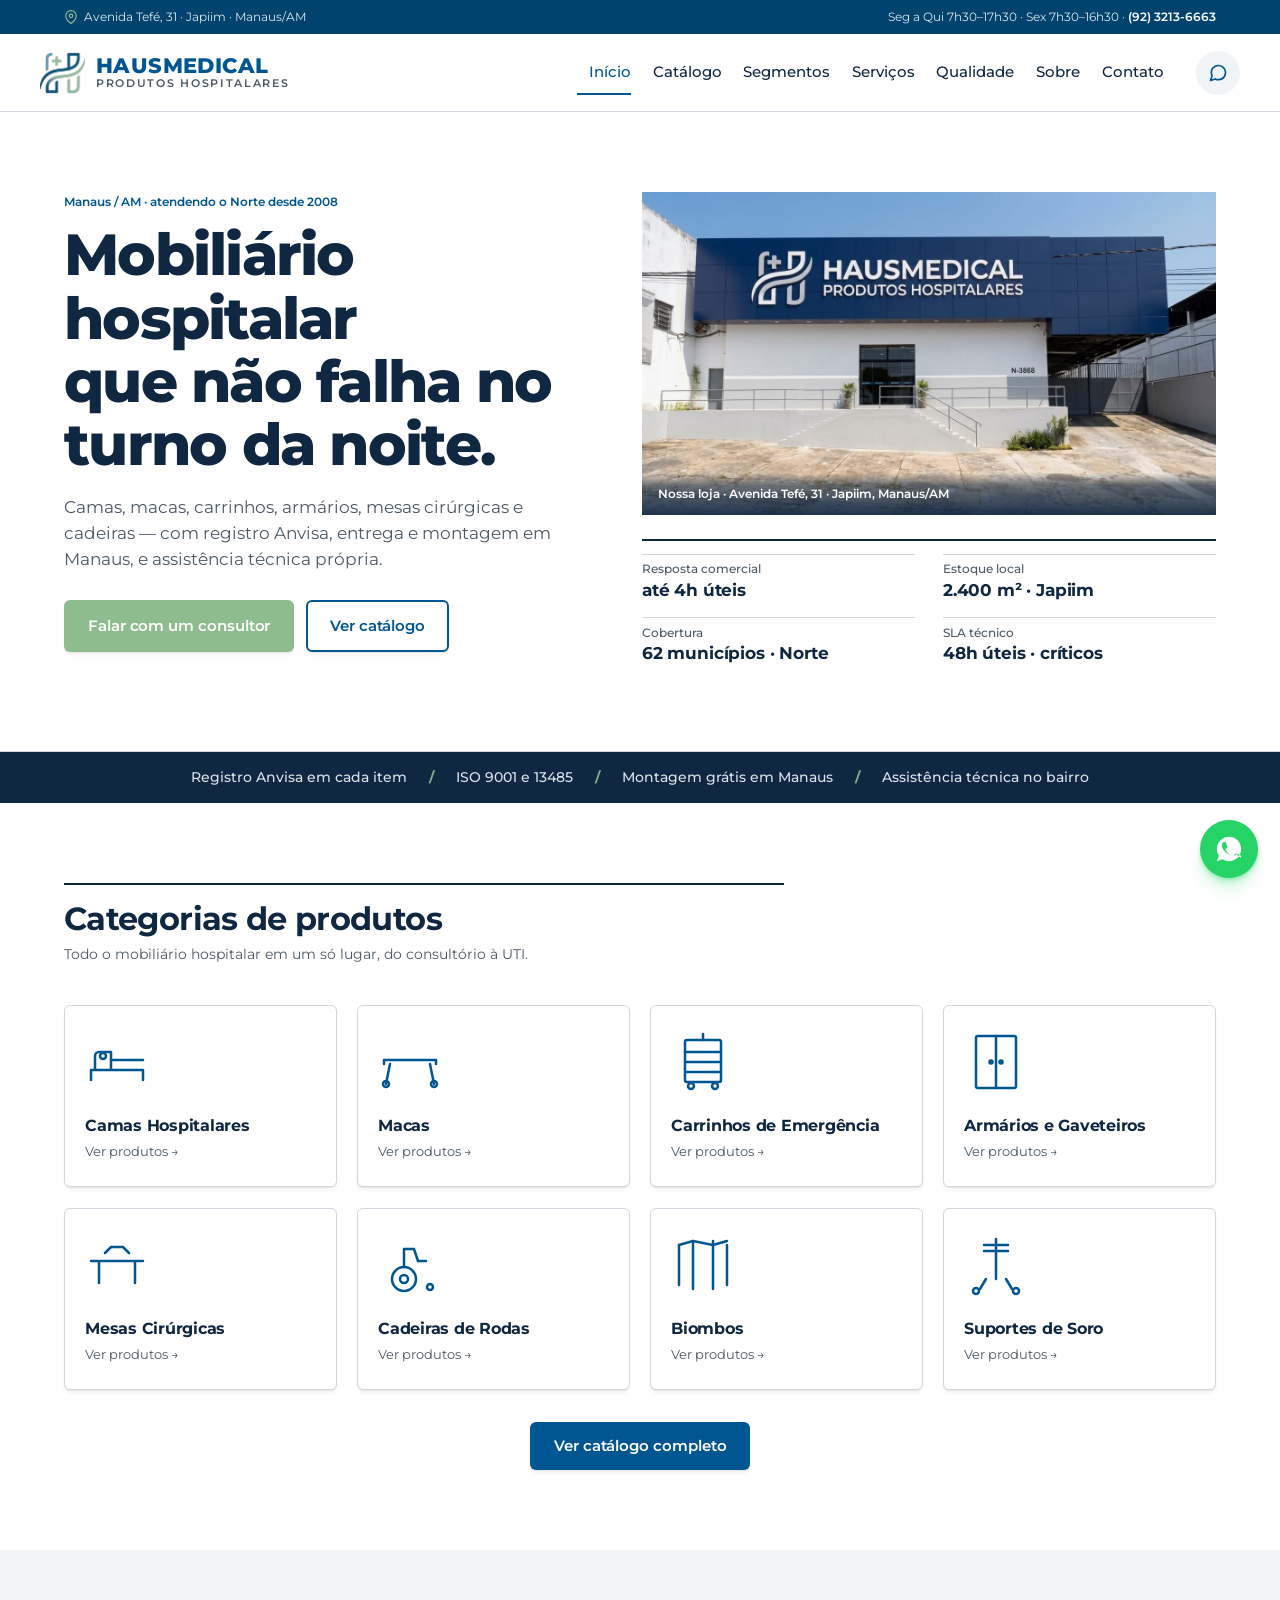
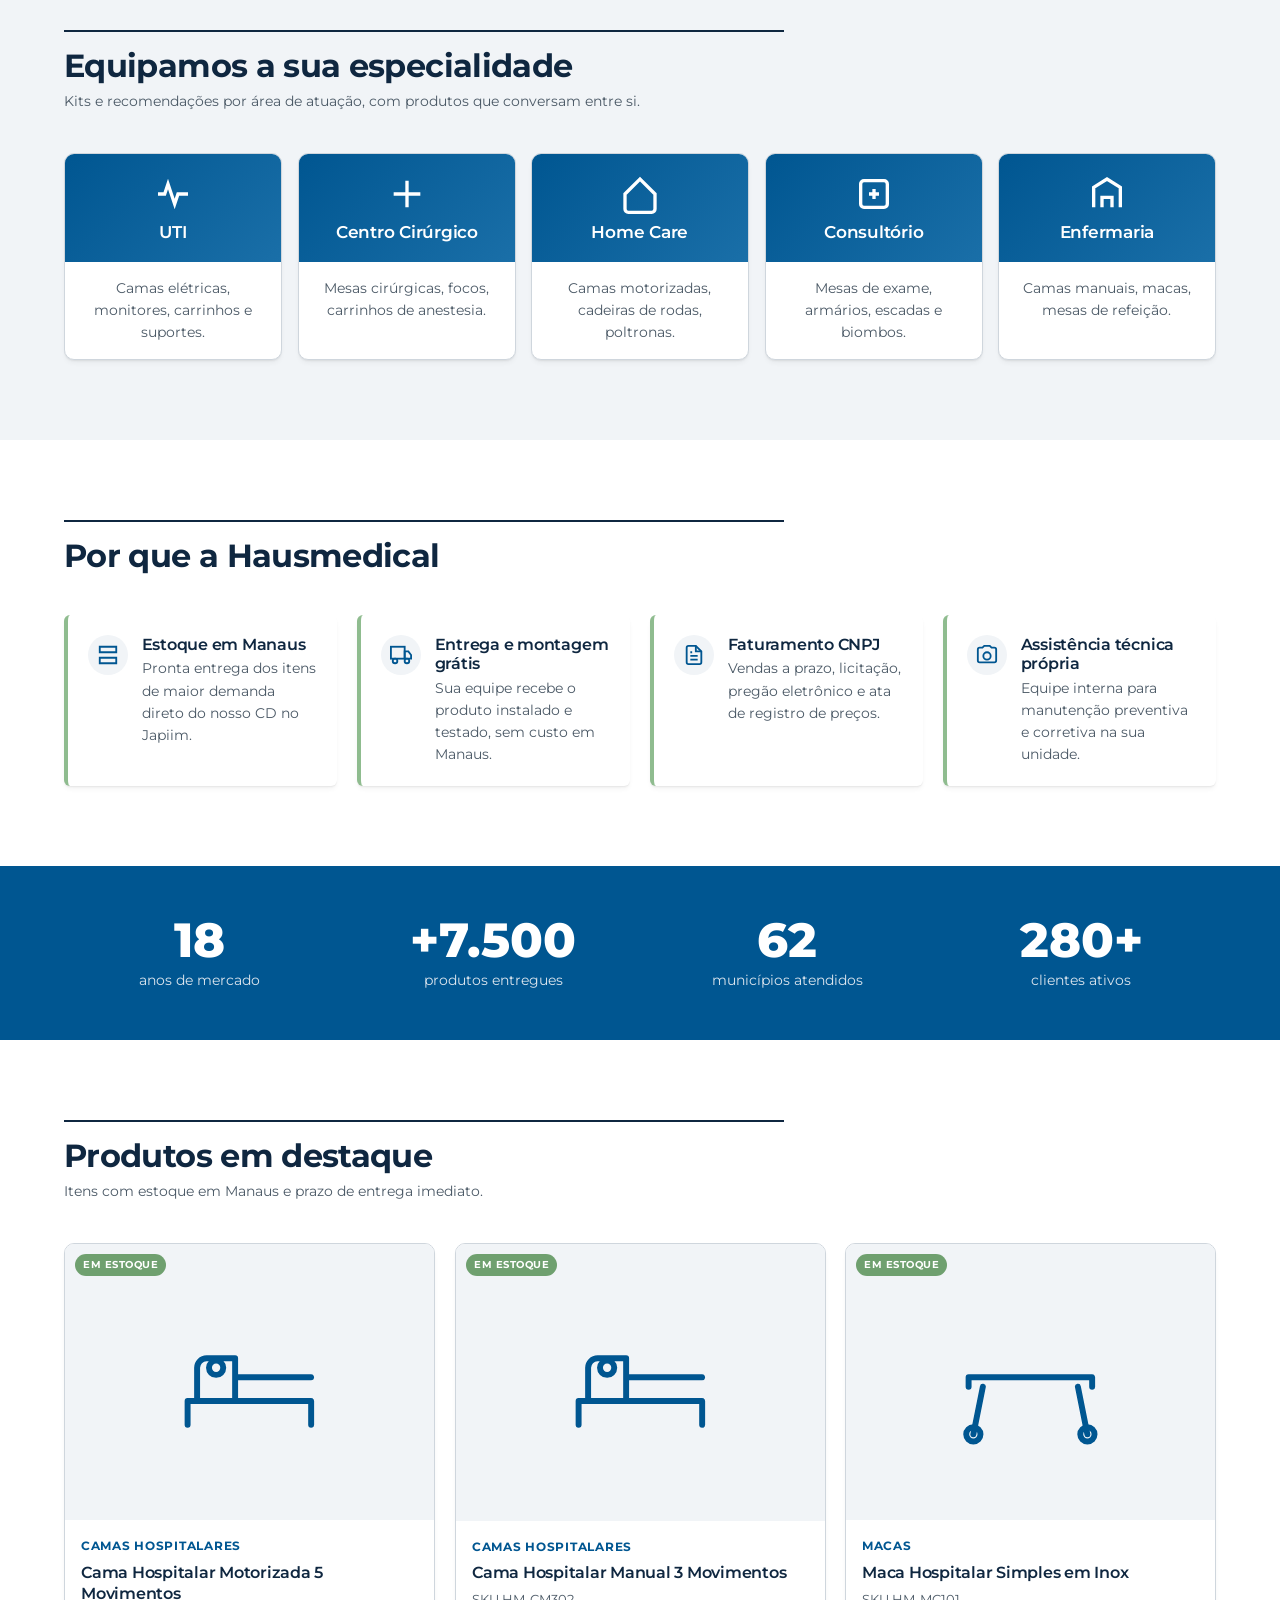
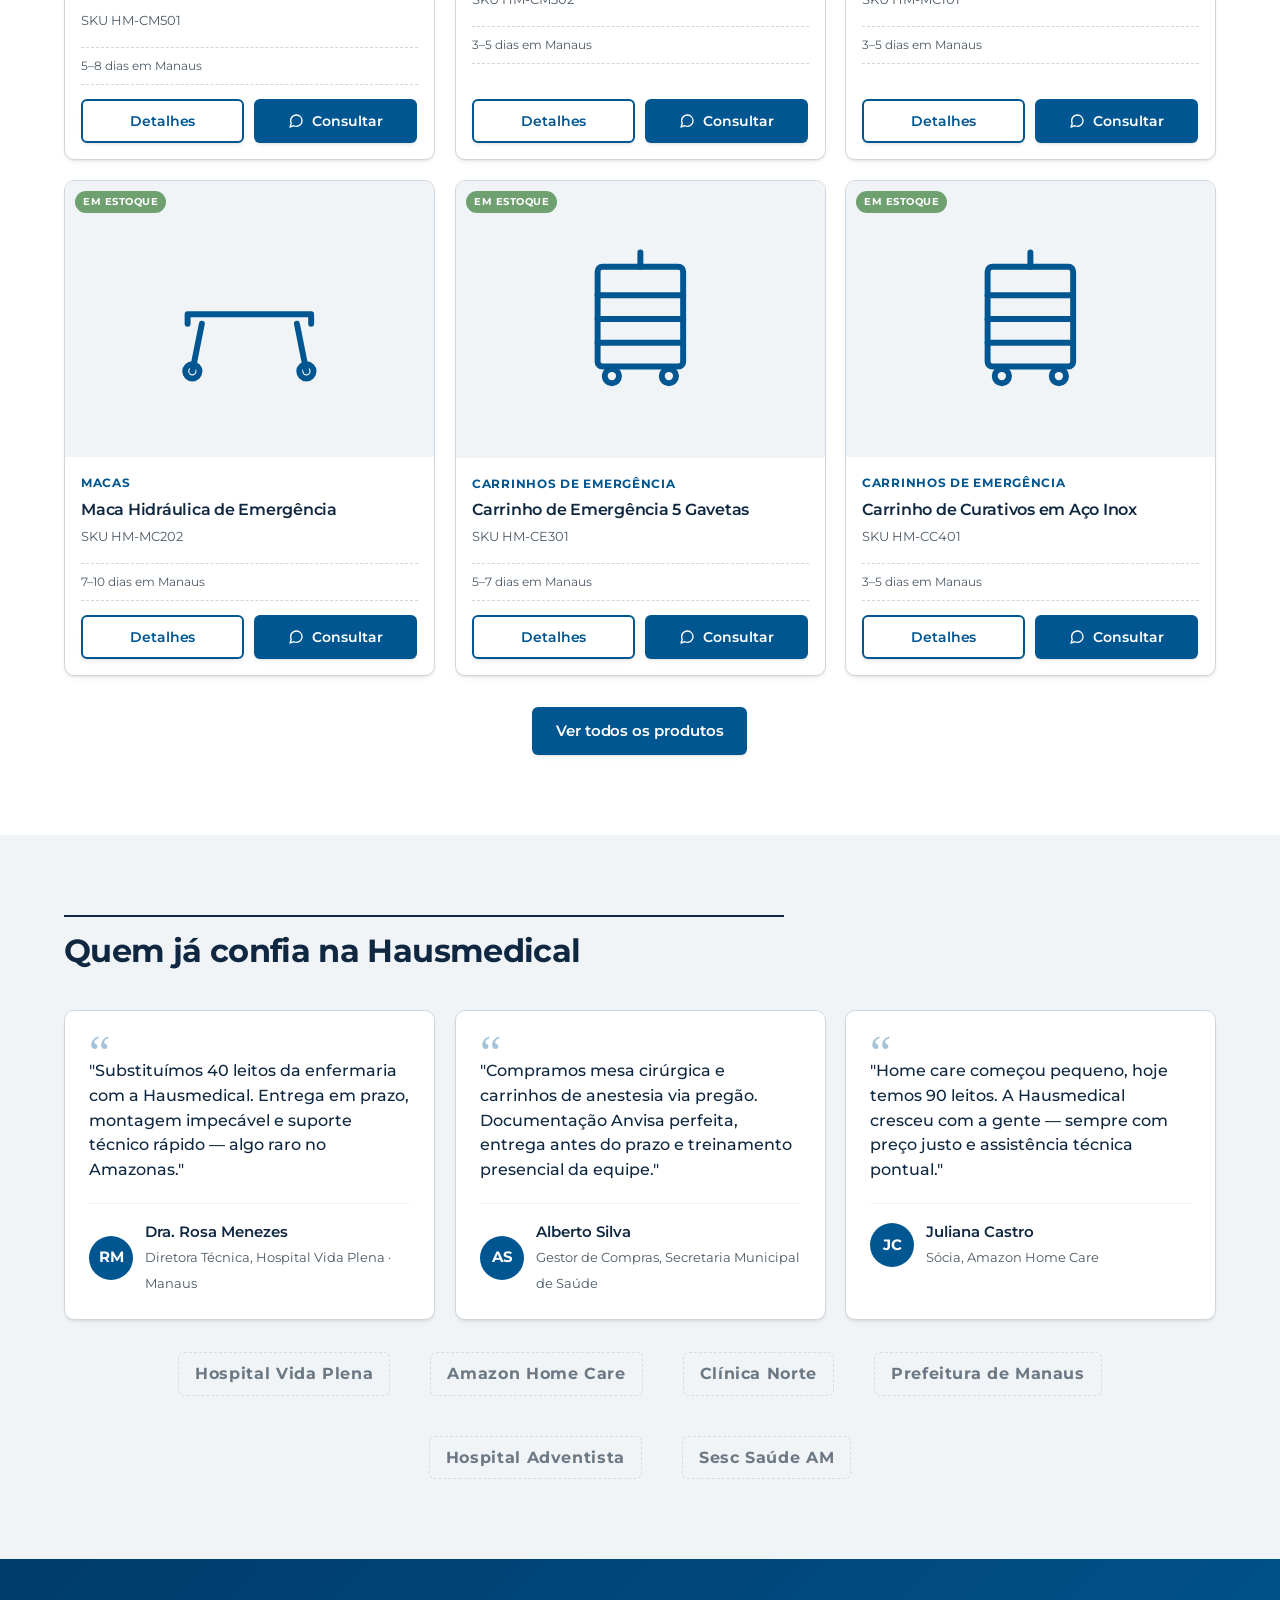
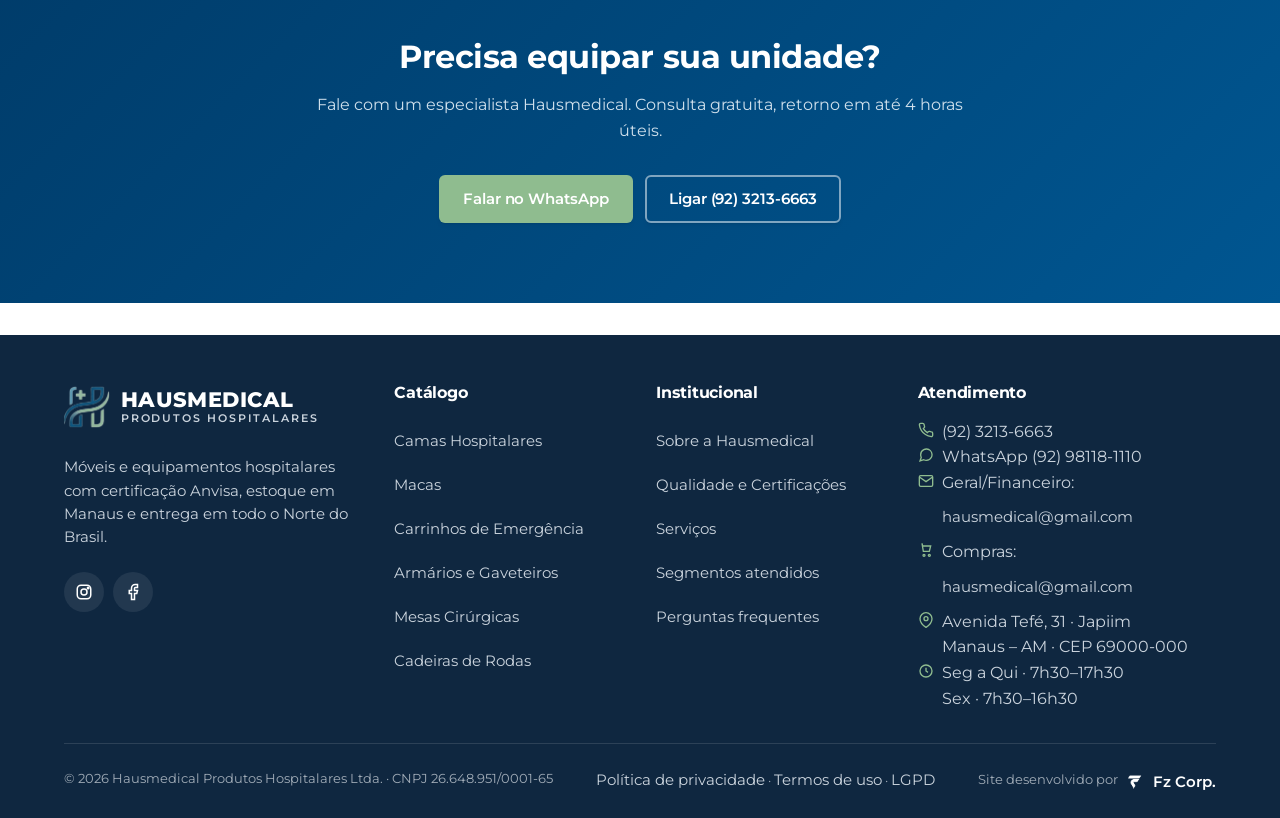
==== index.html @ 23f16a0f "feat: catalogo apenas em inox 304 e aco com pintura epoxi Alinha o site com a linha real da fabrica:" ====
﻿<!doctype html>
<html lang="pt-BR">
<head>
<meta charset="utf-8">
<meta name="viewport" content="width=device-width,initial-scale=1">
<title>Hausmedical — Móveis e equipamentos hospitalares em Manaus</title>
<meta name="description" content="Fornecedor de móveis e equipamentos hospitalares certificados Anvisa em Manaus/AM. Camas, macas, carrinhos de emergência, mesas cirúrgicas, cadeiras de rodas. Estoque local, montagem e entrega grátis no AM.">
<meta property="og:title" content="Hausmedical — Móveis e equipamentos hospitalares em Manaus">
<meta property="og:description" content="Catálogo completo, consulta direta por WhatsApp, certificação Anvisa e entrega em todo o Norte.">
<meta property="og:type" content="website">
<link rel="preconnect" href="https://fonts.googleapis.com">
<link rel="preconnect" href="https://fonts.gstatic.com" crossorigin>
<link href="https://fonts.googleapis.com/css2?family=Montserrat:wght@400;500;600;700;800&display=swap" rel="stylesheet">
<link rel="stylesheet" href="assets/css/styles.css?v=7">
<script type="application/ld+json">
{"@context":"https://schema.org","@type":"LocalBusiness","name":"Hausmedical Produtos Hospitalares","image":"https://hausmedical.com.br/assets/img/logo.png","address":{"@type":"PostalAddress","streetAddress":"Avenida Tefé, 31, Japiim","postalCode":"69000-000","addressLocality":"Manaus","addressRegion":"AM","addressCountry":"BR"},"telephone":"+55-92-3213-6663","email":"hausmedical@gmail.com","taxID":"26.648.951/0001-65","priceRange":"$$","url":"https://hausmedical.com.br"}
</script>
</head>
<body>

<header class="site-header" id="site-header"></header>

<section class="hero">
  <div class="container hero-grid">
    <div class="hero-body">
      <p class="hero-locator">Manaus / AM · atendendo o Norte desde 2008</p>
      <h1>Mobiliário hospitalar<br>que não falha no turno da noite.</h1>
      <p class="hero-lede">Camas, macas, carrinhos, armários, mesas cirúrgicas e cadeiras — com registro Anvisa, entrega e montagem em Manaus, e assistência técnica própria.</p>
      <div class="hero-ctas">
        <a href="https://wa.me/5592981181110?text=Ol%C3%A1%2C%20gostaria%20de%20um%20atendimento." target="_blank" rel="noopener" class="btn btn-secondary">Falar com um consultor</a>
        <a href="produtos.html" class="btn btn-outline">Ver catálogo</a>
      </div>
    </div>
    <div class="hero-visual">
      <figure class="hero-storefront">
        <img src="assets/img/loja.jpg" alt="Fachada da Hausmedical na Avenida Tefé, Japiim, Manaus" width="1280" height="714" fetchpriority="high" decoding="async">
        <figcaption>Nossa loja · Avenida Tefé, 31 · Japiim, Manaus/AM</figcaption>
      </figure>
      <aside class="hero-plaque" aria-label="Compromissos comerciais">
        <dl>
          <div><dt>Resposta comercial</dt><dd>até 4h úteis</dd></div>
          <div><dt>Estoque local</dt><dd>2.400 m² · Japiim</dd></div>
          <div><dt>Cobertura</dt><dd>62 municípios · Norte</dd></div>
          <div><dt>SLA técnico</dt><dd>48h úteis · críticos</dd></div>
        </dl>
      </aside>
    </div>
  </div>
</section>

<section class="trust-bar">
  <div class="container">
    <p class="trust-strip">
      <span>Registro Anvisa em cada item</span>
      <span aria-hidden="true">/</span>
      <span>ISO 9001 e 13485</span>
      <span aria-hidden="true">/</span>
      <span>Montagem grátis em Manaus</span>
      <span aria-hidden="true">/</span>
      <span>Assistência técnica no bairro</span>
    </p>
  </div>
</section>

<section class="section">
  <div class="container">
    <div class="section-header">      <h2>Categorias de produtos</h2>
      <p>Todo o mobiliário hospitalar em um só lugar, do consultório à UTI.</p>
    </div>
    <div class="cat-grid" data-render="categories"></div>
    <div class="text-center mt-3"><a href="produtos.html" class="btn btn-primary">Ver catálogo completo</a></div>
  </div>
</section>

<section class="section section-alt">
  <div class="container">
    <div class="section-header">      <h2>Equipamos a sua especialidade</h2>
      <p>Kits e recomendações por área de atuação, com produtos que conversam entre si.</p>
    </div>
    <div class="seg-grid">
      <a class="seg-card" href="segmentos.html#uti"><div class="seg-card-header"><svg viewBox="0 0 24 24" fill="none" stroke="currentColor" stroke-width="2"><path d="M3 12h4l2-6 4 12 2-6h6"/></svg><h3>UTI</h3></div><div class="seg-card-body">Camas elétricas, monitores, carrinhos e suportes.</div></a>
      <a class="seg-card" href="segmentos.html#centro-cirurgico"><div class="seg-card-header"><svg viewBox="0 0 24 24" fill="none" stroke="currentColor" stroke-width="2"><path d="M4 12h16M12 4v16"/></svg><h3>Centro Cirúrgico</h3></div><div class="seg-card-body">Mesas cirúrgicas, focos, carrinhos de anestesia.</div></a>
      <a class="seg-card" href="segmentos.html#home-care"><div class="seg-card-header"><svg viewBox="0 0 24 24" fill="none" stroke="currentColor" stroke-width="2"><path d="M3 12l9-9 9 9v9a2 2 0 0 1-2 2H5a2 2 0 0 1-2-2z"/></svg><h3>Home Care</h3></div><div class="seg-card-body">Camas motorizadas, cadeiras de rodas, poltronas.</div></a>
      <a class="seg-card" href="segmentos.html#consultorio"><div class="seg-card-header"><svg viewBox="0 0 24 24" fill="none" stroke="currentColor" stroke-width="2"><rect x="4" y="4" width="16" height="16" rx="2"/><path d="M9 12h6M12 9v6"/></svg><h3>Consultório</h3></div><div class="seg-card-body">Mesas de exame, armários, escadas e biombos.</div></a>
      <a class="seg-card" href="segmentos.html#enfermaria"><div class="seg-card-header"><svg viewBox="0 0 24 24" fill="none" stroke="currentColor" stroke-width="2"><path d="M4 20V8l8-5 8 5v12M9 20v-6h6v6"/></svg><h3>Enfermaria</h3></div><div class="seg-card-body">Camas manuais, macas, mesas de refeição.</div></a>
    </div>
  </div>
</section>

<section class="section">
  <div class="container">
    <div class="section-header">      <h2>Por que a Hausmedical</h2>
    </div>
    <div class="diff-grid">
      <div class="diff-card"><div class="diff-icon"><svg width="22" height="22" viewBox="0 0 24 24" fill="none" stroke="currentColor" stroke-width="2"><path d="M3 3h18v6H3zM3 15h18v6H3z"/></svg></div><div><h4>Estoque em Manaus</h4><p>Pronta entrega dos itens de maior demanda direto do nosso CD no Japiim.</p></div></div>
      <div class="diff-card"><div class="diff-icon"><svg width="22" height="22" viewBox="0 0 24 24" fill="none" stroke="currentColor" stroke-width="2"><rect x="1" y="3" width="15" height="13"/><path d="M16 8h4l3 4v4h-7z"/><circle cx="5.5" cy="18.5" r="2.5"/><circle cx="18.5" cy="18.5" r="2.5"/></svg></div><div><h4>Entrega e montagem grátis</h4><p>Sua equipe recebe o produto instalado e testado, sem custo em Manaus.</p></div></div>
      <div class="diff-card"><div class="diff-icon"><svg width="22" height="22" viewBox="0 0 24 24" fill="none" stroke="currentColor" stroke-width="2"><path d="M14 2H6a2 2 0 0 0-2 2v16a2 2 0 0 0 2 2h12a2 2 0 0 0 2-2V8z"/><path d="M14 2v6h6M16 13H8M16 17H8M10 9H8"/></svg></div><div><h4>Faturamento CNPJ</h4><p>Vendas a prazo, licitação, pregão eletrônico e ata de registro de preços.</p></div></div>
      <div class="diff-card"><div class="diff-icon"><svg width="22" height="22" viewBox="0 0 24 24" fill="none" stroke="currentColor" stroke-width="2"><path d="M20 4h-3l-2-2H9L7 4H4a2 2 0 0 0-2 2v12a2 2 0 0 0 2 2h16a2 2 0 0 0 2-2V6a2 2 0 0 0-2-2z"/><circle cx="12" cy="13" r="4"/></svg></div><div><h4>Assistência técnica própria</h4><p>Equipe interna para manutenção preventiva e corretiva na sua unidade.</p></div></div>
    </div>
  </div>
</section>

<section class="numbers-band">
  <div class="container">
    <div class="numbers-grid">
      <div class="num-item"><strong>18</strong><span>anos de mercado</span></div>
      <div class="num-item"><strong>+7.500</strong><span>produtos entregues</span></div>
      <div class="num-item"><strong>62</strong><span>municípios atendidos</span></div>
      <div class="num-item"><strong>280+</strong><span>clientes ativos</span></div>
    </div>
  </div>
</section>

<section class="section">
  <div class="container">
    <div class="section-header">      <h2>Produtos em destaque</h2>
      <p>Itens com estoque em Manaus e prazo de entrega imediato.</p>
    </div>
    <div class="product-grid" data-render="featured"></div>
    <div class="text-center mt-3"><a href="produtos.html" class="btn btn-primary">Ver todos os produtos</a></div>
  </div>
</section>

<section class="section section-alt">
  <div class="container">
    <div class="section-header">      <h2>Quem já confia na Hausmedical</h2>
    </div>
    <div class="test-grid">
      <div class="test-card"><blockquote>"Substituímos 40 leitos da enfermaria com a Hausmedical. Entrega em prazo, montagem impecável e suporte técnico rápido — algo raro no Amazonas."</blockquote><div class="test-author"><div class="avatar">RM</div><div><strong>Dra. Rosa Menezes</strong><span>Diretora Técnica, Hospital Vida Plena · Manaus</span></div></div></div>
      <div class="test-card"><blockquote>"Compramos mesa cirúrgica e carrinhos de anestesia via pregão. Documentação Anvisa perfeita, entrega antes do prazo e treinamento presencial da equipe."</blockquote><div class="test-author"><div class="avatar">AS</div><div><strong>Alberto Silva</strong><span>Gestor de Compras, Secretaria Municipal de Saúde</span></div></div></div>
      <div class="test-card"><blockquote>"Home care começou pequeno, hoje temos 90 leitos. A Hausmedical cresceu com a gente — sempre com preço justo e assistência técnica pontual."</blockquote><div class="test-author"><div class="avatar">JC</div><div><strong>Juliana Castro</strong><span>Sócia, Amazon Home Care</span></div></div></div>
    </div>
    <div class="logo-strip">
      <span class="client-logo">Hospital Vida Plena</span>
      <span class="client-logo">Amazon Home Care</span>
      <span class="client-logo">Clínica Norte</span>
      <span class="client-logo">Prefeitura de Manaus</span>
      <span class="client-logo">Hospital Adventista</span>
      <span class="client-logo">Sesc Saúde AM</span>
    </div>
  </div>
</section>

<section class="section" style="background:linear-gradient(135deg,#003c6a,#005691);color:#fff">
  <div class="container" style="text-align:center;max-width:720px">
    <h2 style="color:#fff">Precisa equipar sua unidade?</h2>
    <p style="color:#cfe0ec;margin:1rem auto 2rem">Fale com um especialista Hausmedical. Consulta gratuita, retorno em até 4 horas úteis.</p>
    <div style="display:flex;justify-content:center;gap:.75rem;flex-wrap:wrap">
      <a href="https://wa.me/5592981181110?text=Ol%C3%A1%2C%20gostaria%20de%20um%20atendimento." target="_blank" rel="noopener" class="btn btn-secondary">Falar no WhatsApp</a>
      <a href="tel:+559232136663" class="btn btn-outline">Ligar (92) 3213-6663</a>
    </div>
  </div>
</section>

<footer class="site-footer" id="site-footer"></footer>

<script src="assets/js/products.js?v=7"></script>
<script src="assets/js/partials.js?v=6"></script>
<script src="assets/js/main.js?v=7"></script>
</body>
</html>
---- assets/css/styles.css ----
:root {
  --color-primary: #005691;
  --color-primary-dark: #00436f;
  --color-primary-light: #1a6fa8;
  --color-secondary: #8FBC8F;
  --color-secondary-dark: #6fa06f;
  --color-neutral: #cfd6dd;
  --color-neutral-light: #f1f4f7;
  --color-surface: #FFFFFF;
  --color-ink: #0F2740;
  --color-muted: #4b5966;        /* 5.9:1 on white — passes AA */
  --color-muted-light: #a9b3bc;  /* only for large text/lines */
  --color-danger: #b83227;
  --color-success: #256a29;
  /* Layered shadow system — each layer doubles y-offset + blur, decreasing opacity */
  --shadow-1:
    0px 1px 1px 0px rgba(0,0,0,0.04),
    0px 2px 2px 0px rgba(0,0,0,0.035),
    0px 4px 4px 0px rgba(0,0,0,0.030);
  --shadow-2:
    0px 1px 1px 0px rgba(0,0,0,0.045),
    0px 2px 2px 0px rgba(0,0,0,0.040),
    0px 4px 4px 0px rgba(0,0,0,0.035),
    0px 8px 8px 0px rgba(0,0,0,0.028);
  --shadow-3:
    0px 1px 1px 0px rgba(0,0,0,0.050),
    0px 2px 2px 0px rgba(0,0,0,0.045),
    0px 4px 4px 0px rgba(0,0,0,0.040),
    0px 8px 8px 0px rgba(0,0,0,0.032),
    0px 16px 16px 0px rgba(0,0,0,0.025);
  --shadow-4:
    0px 2px 2px 0px rgba(0,86,145,0.060),
    0px 4px 4px 0px rgba(0,86,145,0.050),
    0px 8px 8px 0px rgba(0,86,145,0.040),
    0px 16px 16px 0px rgba(0,86,145,0.032),
    0px 24px 24px 0px rgba(0,86,145,0.024);
  /* Brand-tinted variant for hover on primary/CTA */
  --shadow-brand:
    0px 2px 2px 0px rgba(0,86,145,0.08),
    0px 4px 4px 0px rgba(0,86,145,0.07),
    0px 8px 8px 0px rgba(0,86,145,0.06),
    0px 16px 16px 0px rgba(0,86,145,0.045);
  /* Alias for legacy references */
  --shadow-sm: var(--shadow-1);
  --shadow-md: var(--shadow-2);
  --shadow-lg: var(--shadow-3);
  --radius-sm: 6px;
  --radius-md: 10px;
  --radius-lg: 16px;
  --container: 1200px;
  --font-heading: 'Montserrat', system-ui, sans-serif;
  --font-body: 'Montserrat', system-ui, sans-serif;
  /* Motion system — one curve, one philosophy */
  --ease: cubic-bezier(0.4, 0, 0.2, 1);
  --ease-out: cubic-bezier(0, 0, 0.2, 1);
  --dur-fast: 180ms;
  --dur: 240ms;
  --dur-med: 280ms;
  --dur-slow: 480ms;
  --z-sticky: 100;
  --z-drawer: 200;
  --z-toast: 300;
}

/* ============================================================
   BASE — mobile-first defaults (aplica em qualquer largura)
   ============================================================ */
* { box-sizing: border-box; margin: 0; padding: 0; }
html { scroll-behavior: smooth; -webkit-text-size-adjust: 100%; }
body {
  font-family: var(--font-body);
  color: var(--color-ink);
  background: var(--color-surface);
  line-height: 1.6;
  font-size: 16px;
  -webkit-font-smoothing: antialiased;
  -moz-osx-font-smoothing: grayscale;
  overflow-x: hidden;
  text-rendering: optimizeLegibility;
}
img { max-width: 100%; display: block; height: auto; }
a { color: var(--color-primary); text-decoration: none; transition: color .2s; }
a:hover { color: var(--color-primary-dark); }
h1,h2,h3,h4,h5 {
  font-family: var(--font-heading);
  color: var(--color-ink);
  line-height: 1.2;
  font-weight: 700;
  letter-spacing: -0.015em;
}
/* Type scale: 12 14 16 18 24 32 48 */
h1 { font-size: clamp(1.65rem, 5vw, 3rem); font-weight: 800; letter-spacing: -0.025em; }
h2 { font-size: clamp(1.35rem, 4.5vw, 2rem); margin-bottom: .5rem; font-weight: 700; line-height: 1.15; }
h3 { font-size: 1.06rem; font-weight: 600; }
h4 { font-size: .98rem; font-weight: 600; }
p { color: var(--color-muted); font-size: 1rem; line-height: 1.6; }
small { font-size: .875rem; }
ul { list-style: none; }
button { font-family: inherit; cursor: pointer; border: 0; background: none; }

/* Focus states — WCAG 2.4.7 */
:focus-visible {
  outline: 2px solid var(--color-primary);
  outline-offset: 3px;
  border-radius: 2px;
}
.btn:focus-visible,
.hero .btn-outline:focus-visible { outline-offset: 4px; }
a, button, [role="button"], .cat-card, .seg-card, .product-card { cursor: pointer; }

/* Service icon inside h3 */
.svc-icon {
  width: 22px; height: 22px;
  color: var(--color-primary);
  vertical-align: -4px;
  margin-right: .55rem;
  stroke-linecap: round;
  stroke-linejoin: round;
}

/* Topbar location: SVG aligned inline */
.topbar-loc { display: inline-flex; align-items: center; gap: .35rem; }
.topbar-loc svg { color: var(--color-secondary); }

.container { width: 100%; max-width: var(--container); margin: 0 auto; padding: 0 16px; }
.section { padding: 2rem 0; }
.section-tight { padding: 1.4rem 0; }
.section-alt { background: var(--color-neutral-light); }
.eyebrow { display: none; }
.section-header {
  max-width: 720px;
  margin: 0 0 1.25rem;
  padding-top: 1rem;
  border-top: 2px solid var(--color-ink);
}
.section-header h2 { margin-bottom: .3rem; letter-spacing: -0.02em; }
.section-header p { margin-top: .25rem; font-size: .9rem; }

/* Buttons — grandes por padrão, target-tap 48px */
.btn {
  display: inline-flex;
  align-items: center;
  justify-content: center;
  gap: .5rem;
  min-height: 48px;
  padding: .8rem 1.375rem;
  border-radius: var(--radius-sm);
  font-weight: 600;
  font-family: var(--font-heading);
  font-size: .9375rem;
  transition:
    background var(--dur-fast) var(--ease),
    color var(--dur-fast) var(--ease),
    border-color var(--dur-fast) var(--ease),
    box-shadow var(--dur-med) var(--ease),
    transform var(--dur-fast) var(--ease);
  border: 2px solid transparent;
  cursor: pointer;
  text-align: center;
  line-height: 1.2;
  letter-spacing: -0.005em;
  box-shadow: var(--shadow-1);
  will-change: box-shadow, transform;
}
.btn:hover { box-shadow: var(--shadow-2); }
.btn:active { transform: scale(.98); box-shadow: var(--shadow-1); }
.btn-primary:hover { box-shadow: var(--shadow-brand); }
.btn-primary { background: var(--color-primary); color: #fff; }
.btn-primary:hover { background: var(--color-primary-dark); color: #fff; }
.btn-secondary { background: var(--color-secondary); color: #fff; }
.btn-secondary:hover { background: var(--color-secondary-dark); color: #fff; }
.btn-ghost { background: #fff; color: var(--color-primary); border-color: var(--color-primary); }
.btn-ghost:hover { background: var(--color-primary); color: #fff; }
.btn-outline { background: transparent; color: #fff; border-color: rgba(255,255,255,.5); }
.btn-outline:hover { background: #fff; color: var(--color-primary); border-color: #fff; }
.btn-sm { min-height: 44px; padding: .55rem 1rem; font-size: .875rem; }
.btn-block { width: 100%; }

/* ============================================================
   HEADER — mobile-first (menu drawer por default)
   ============================================================ */
.site-header {
  background: #fff;
  border-bottom: 1px solid var(--color-neutral);
  position: sticky;
  top: 0;
  z-index: var(--z-sticky);
  padding-top: env(safe-area-inset-top, 0);
}
.topbar { background: var(--color-primary-dark); color: #dbe6ef; font-size: .78rem; padding: .45rem 0; }
.topbar .container {
  display: flex;
  justify-content: center;
  gap: .5rem .9rem;
  flex-wrap: wrap;
  text-align: center;
  align-items: center;
}
.topbar a { color: #fff; font-weight: 600; }
.topbar a:hover { color: var(--color-secondary); }
.header-inner { display: flex; align-items: center; gap: .5rem; padding: .55rem 0; }
.logo { display: flex; align-items: center; gap: .5rem; text-decoration: none; flex: 1; min-width: 0; }
.logo svg, .logo .logo-symbol { width: 36px; height: 36px; flex-shrink: 0; object-fit: contain; }
.logo-text { display: flex; flex-direction: column; line-height: 1; min-width: 0; }
.logo-name { font-family: var(--font-heading); font-weight: 800; color: var(--color-primary); font-size: .95rem; letter-spacing: .02em; white-space: nowrap; }
.logo-sub { font-size: .52rem; color: var(--color-muted); letter-spacing: .16em; text-transform: uppercase; margin-top: 3px; font-weight: 600; white-space: nowrap; overflow: hidden; text-overflow: ellipsis; }
.footer-brand-logo {
  display: inline-flex;
  align-items: center;
  gap: .55rem;
  text-decoration: none;
  margin-bottom: .5rem;
}
.footer-brand-logo .logo-symbol { width: 44px; height: 44px; flex-shrink: 0; }
.footer-brand-logo .logo-name {
  font-family: var(--font-heading);
  font-weight: 800;
  color: #fff;
  font-size: 1.15rem;
  letter-spacing: .02em;
}
.footer-brand-logo .logo-sub {
  font-family: var(--font-heading);
  font-size: .58rem;
  color: #b8c4d0;
  letter-spacing: .18em;
  text-transform: uppercase;
  margin-top: 3px;
  font-weight: 600;
}
.main-nav {
  position: fixed;
  inset: 0 0 0 15%;
  background: #fff;
  flex-direction: column;
  padding: 4.5rem 1.5rem 2rem;
  gap: 0;
  align-items: stretch;
  transform: translateX(100%);
  transition: transform .25s var(--ease);
  box-shadow: -8px 0 32px rgba(0,0,0,.15);
  overflow-y: auto;
  z-index: 110;
  display: flex;
  will-change: transform;
}
.main-nav.open { transform: translateX(0); }
.main-nav a {
  color: var(--color-ink);
  font-weight: 600;
  font-size: 1.0625rem;
  padding: 1rem .25rem;
  position: relative;
  width: 100%;
  border-bottom: 1px solid var(--color-neutral-light);
  min-height: 56px;
  display: flex;
  align-items: center;
  transition: color var(--dur) var(--ease), padding-left var(--dur) var(--ease);
}
.main-nav a:hover, .main-nav a:active, .main-nav a.active { color: var(--color-primary); padding-left: .75rem; }
.header-actions { display: flex; gap: .35rem; align-items: center; }
.icon-btn {
  display: inline-flex;
  align-items: center;
  justify-content: center;
  width: 44px;
  height: 44px;
  border-radius: 50%;
  color: var(--color-primary);
  background: var(--color-neutral-light);
  position: relative;
  transition: background var(--dur) var(--ease), color var(--dur) var(--ease);
  flex-shrink: 0;
}
.icon-btn:hover, .icon-btn:active { background: var(--color-primary); color: #fff; }
.icon-btn .badge {
  position: absolute; top: -2px; right: -2px;
  background: var(--color-secondary-dark); color: #fff;
  font-size: .65rem; min-width: 18px; height: 18px;
  border-radius: 9px; display: flex; align-items: center; justify-content: center;
  padding: 0 4px; font-weight: 700;
}
.menu-toggle { display: inline-flex; }

/* ============================================================
   HERO — editorial split, no gradient wash
   ============================================================ */
.hero {
  background: #ffffff;
  color: var(--color-ink);
  padding: 1.75rem 0 2.25rem;
  position: relative;
  border-bottom: 1px solid var(--color-neutral);
}
.hero-grid {
  position: relative;
  display: flex;
  flex-direction: column;
  gap: 1.25rem;
}
.hero-body { max-width: 640px; min-width: 0; }
.hero-locator {
  font-size: .78rem;
  color: var(--color-primary);
  margin-bottom: .7rem;
  font-weight: 600;
  letter-spacing: 0;
  text-transform: none;
}
.hero h1 {
  color: var(--color-ink);
  margin-bottom: .75rem;
  font-size: clamp(1.55rem, 6.2vw, 3.6rem);
  font-weight: 800;
  letter-spacing: -0.02em;
  line-height: 1.1;
  word-break: break-word;
}
.hero-lede {
  color: var(--color-muted);
  font-size: .95rem;
  margin-bottom: 1.1rem;
  max-width: 560px;
  line-height: 1.5;
}
.hero .btn-outline {
  color: var(--color-primary);
  border-color: var(--color-primary);
}
.hero .btn-outline:hover { background: var(--color-primary); color: #fff; }
.hero-visual { display: flex; flex-direction: column; gap: 1.25rem; }
.hero-storefront {
  margin: 0;
  position: relative;
  background: var(--color-ink);
}
.hero-storefront img {
  width: 100%;
  height: auto;
  display: block;
  object-fit: cover;
  aspect-ratio: 16 / 9;
}
.hero-storefront figcaption {
  position: absolute;
  left: 0; right: 0; bottom: 0;
  padding: .7rem 1rem;
  background: linear-gradient(0deg, rgba(15,39,64,.92), rgba(15,39,64,.55) 70%, transparent);
  color: #fff;
  font-size: .78rem;
  font-weight: 600;
  letter-spacing: 0;
}
.hero-plaque {
  border-top: 2px solid var(--color-ink);
  padding-top: .8rem;
}
.hero-plaque dl {
  display: grid;
  grid-template-columns: repeat(2, minmax(0, 1fr));
  gap: .7rem .9rem;
}
.hero-plaque dl > div { border-top: 1px solid var(--color-neutral); padding-top: .45rem; min-width: 0; }
.hero-plaque dt {
  font-size: .72rem;
  color: var(--color-muted);
  margin-bottom: .2rem;
  font-weight: 500;
  line-height: 1.25;
}
.hero-plaque dd {
  font-family: var(--font-heading);
  font-weight: 700;
  color: var(--color-ink);
  font-size: .92rem;
  letter-spacing: -0.01em;
  line-height: 1.2;
}
.hero-badges { display: none; }
.hero-badges span {
  background: rgba(255,255,255,.14);
  border: 1px solid rgba(255,255,255,.25);
  padding: .3rem .65rem;
  border-radius: 999px;
  font-size: .72rem;
  font-weight: 600;
  color: #fff;
}
.hero-ctas { display: flex; gap: .75rem; flex-wrap: wrap; }
.hero-ctas .btn { flex: 1 1 auto; min-width: 140px; min-height: 52px; }
.hero-visual { position: relative; }
.hero-visual .visual-card {
  background: rgba(255,255,255,.08);
  backdrop-filter: blur(10px);
  border: 1px solid rgba(255,255,255,.15);
  border-radius: var(--radius-lg);
  padding: 1.25rem;
}
.hero-stats { display: grid; grid-template-columns: repeat(3,1fr); gap: .5rem; margin-top: 1.25rem; }
.hero-stat { text-align: center; padding: .75rem .3rem; background: rgba(255,255,255,.08); border-radius: var(--radius-sm); }
.hero-stat strong { display: block; font-family: var(--font-heading); font-size: 1.5rem; font-weight: 800; color: #fff; }
.hero-stat span { color: #b8ccdc; font-size: .7rem; }

/* ============================================================
   TRUST BAR — coluna no mobile
   ============================================================ */
.trust-bar {
  background: var(--color-ink);
  padding: .875rem 0;
  color: #dbe3ec;
  overflow: hidden;
}
.trust-strip {
  display: flex;
  justify-content: center;
  align-items: center;
  flex-wrap: wrap;
  gap: .5rem 1.375rem;
  font-size: .875rem;
  color: #dbe3ec;
  margin: 0;
  font-weight: 500;
  text-align: center;
  letter-spacing: 0;
}
.trust-strip span[aria-hidden] {
  color: var(--color-secondary);
  font-weight: 700;
  opacity: .9;
}

/* ============================================================
   CATEGORY / SEGMENT / DIFF cards — 1 col mobile
   ============================================================ */
.cat-grid { display: grid; grid-template-columns: repeat(2, minmax(0, 1fr)); gap: .625rem; }
.cat-grid > * { min-width: 0; }
.cat-card {
  background: #fff;
  border: 1px solid var(--color-neutral);
  border-radius: var(--radius-sm);
  padding: .95rem .75rem;
  text-align: left;
  box-shadow: var(--shadow-1);
  transition:
    border-color var(--dur) var(--ease),
    background var(--dur) var(--ease),
    box-shadow var(--dur-med) var(--ease),
    transform var(--dur-med) var(--ease);
  text-decoration: none;
  color: inherit;
  display: flex;
  flex-direction: column;
  gap: .35rem;
  align-items: flex-start;
  min-width: 0;
  will-change: transform, box-shadow;
}
.cat-card:hover {
  border-color: var(--color-primary);
  background: #fff;
  box-shadow: var(--shadow-2);
  transform: translateY(-3px);
}
.cat-card .cat-icon {
  width: 36px; height: 36px;
  background: transparent;
  border-radius: 0;
  display: flex; align-items: center; justify-content: center;
  color: var(--color-primary);
  flex-shrink: 0;
  margin-bottom: .15rem;
}
.cat-card h3 { font-size: .88rem; margin-bottom: .1rem; line-height: 1.2; font-weight: 700; word-break: break-word; }
.cat-card span { font-size: .7rem; color: var(--color-muted); letter-spacing: 0; }

.seg-grid { display: grid; grid-template-columns: minmax(0, 1fr); gap: .75rem; }
.seg-grid > * { min-width: 0; }
.seg-card {
  background: #fff;
  border: 1px solid var(--color-neutral);
  border-radius: var(--radius-md);
  overflow: hidden;
  text-decoration: none;
  color: inherit;
  box-shadow: var(--shadow-1);
  transition:
    transform var(--dur-med) var(--ease),
    box-shadow var(--dur-med) var(--ease),
    border-color var(--dur) var(--ease);
  display: flex;
  align-items: center;
  will-change: transform, box-shadow;
}
.seg-card:hover {
  transform: translateY(-4px);
  box-shadow: var(--shadow-3);
  border-color: var(--color-primary);
}
.seg-card-header {
  background: linear-gradient(135deg, var(--color-primary), var(--color-primary-light));
  color: #fff;
  padding: 1rem;
  text-align: center;
  display: flex;
  flex-direction: column;
  align-items: center;
  min-width: 110px;
}
.seg-card-header svg { width: 32px; height: 32px; margin-bottom: .35rem; }
.seg-card h3 { color: #fff; font-size: .95rem; }
.seg-card-body { padding: .85rem 1rem; font-size: .82rem; color: var(--color-muted); flex: 1; }

.diff-grid { display: grid; grid-template-columns: minmax(0, 1fr); gap: .85rem; }
.diff-grid > * { min-width: 0; }
.diff-card {
  display: flex;
  gap: .85rem;
  align-items: flex-start;
  padding: 1.1rem;
  background: #fff;
  border-left: 4px solid var(--color-secondary);
  border-radius: var(--radius-sm);
  box-shadow: var(--shadow-sm);
}
.diff-card .diff-icon {
  flex-shrink: 0; width: 40px; height: 40px;
  background: var(--color-neutral-light);
  border-radius: 50%;
  display: flex; align-items: center; justify-content: center;
  color: var(--color-primary);
}
.diff-card h4 { font-family: var(--font-heading); font-size: .95rem; margin-bottom: .2rem; color: var(--color-ink); }
.diff-card p { font-size: .82rem; margin: 0; }

/* ============================================================
   TESTIMONIALS
   ============================================================ */
.test-grid { display: grid; grid-template-columns: 1fr; gap: 1rem; }
.test-card {
  background: #fff;
  padding: 1.5rem;
  border-radius: var(--radius-md);
  border: 1px solid var(--color-neutral);
  box-shadow: var(--shadow-1);
  transition:
    border-color var(--dur) var(--ease),
    box-shadow var(--dur-med) var(--ease),
    transform var(--dur-med) var(--ease);
  will-change: transform, box-shadow;
}
.test-card:hover {
  border-color: var(--color-primary);
  box-shadow: var(--shadow-2);
  transform: translateY(-3px);
}
.test-card blockquote {
  color: var(--color-ink);
  margin-bottom: 1.25rem;
  line-height: 1.55;
  font-size: 1rem;
  font-weight: 500;
  position: relative;
  padding-top: 1.5rem;
}
.test-card blockquote::before {
  content: '“';
  position: absolute;
  top: -.4rem;
  left: 0;
  font-size: 3rem;
  color: var(--color-primary);
  line-height: 1;
  font-family: Georgia, 'Times New Roman', serif;
  opacity: .35;
}
.test-author { display: flex; align-items: center; gap: .75rem; padding-top: 1rem; border-top: 1px solid var(--color-neutral-light); }
.test-author .avatar {
  width: 44px; height: 44px;
  border-radius: 50%;
  background: var(--color-primary);
  display: flex; align-items: center; justify-content: center;
  font-family: var(--font-heading);
  font-weight: 700;
  color: #fff;
  font-size: .95rem;
  flex-shrink: 0;
}
.test-author strong { display: block; font-size: .9375rem; color: var(--color-ink); font-weight: 600; }
.test-author span { font-size: .8125rem; color: var(--color-muted); }
.logo-strip {
  display: flex;
  justify-content: center;
  gap: .5rem;
  flex-wrap: wrap;
  margin-top: 2rem;
  opacity: .8;
}
.logo-strip .client-logo {
  font-family: var(--font-heading);
  font-weight: 700;
  color: var(--color-muted);
  font-size: .75rem;
  letter-spacing: .04em;
  padding: .35rem .7rem;
  border: 1px dashed var(--color-neutral);
  border-radius: var(--radius-sm);
}

/* ============================================================
   NUMBERS BAND
   ============================================================ */
.numbers-band { background: var(--color-primary); color: #fff; }
.numbers-grid {
  display: grid;
  grid-template-columns: repeat(2,1fr);
  gap: 1.25rem;
  text-align: center;
  padding: 2rem 0;
}
.num-item strong {
  display: block;
  font-family: var(--font-heading);
  font-size: clamp(1.6rem, 6vw, 3rem);
  font-weight: 800;
  color: #fff;
  line-height: 1.1;
}
.num-item span { color: #dbe5ee; font-size: .875rem; letter-spacing: 0; }

/* ============================================================
   CATALOG / PRODUCT GRID — mobile 1 col
   ============================================================ */
.catalog-layout { display: flex; flex-direction: column; gap: 1rem; align-items: stretch; }
.filters {
  background: #fff;
  border: 1px solid var(--color-neutral);
  border-radius: var(--radius-md);
  padding: 1rem;
  position: relative;
  top: auto;
}
.filters-toggle {
  width: 100%; min-height: 48px;
  display: flex; justify-content: space-between; align-items: center;
  padding: 0 .25rem;
  font-family: var(--font-heading); font-weight: 700;
  color: var(--color-primary);
}
.filters-body { display: none; margin-top: 1rem; }
.filters.open .filters-body { display: block; }
.filters-toggle::after { content: '▾'; font-size: 1.1rem; transition: transform .2s; }
.filters.open .filters-toggle::after { transform: rotate(180deg); }
.filters h4 {
  font-size: .88rem; margin: .85rem 0 .4rem;
  padding-top: .85rem;
  border-top: 1px solid var(--color-neutral-light);
}
.filters h4:first-of-type { margin-top: 0; padding-top: 0; border-top: 0; }
.filters label {
  display: flex; align-items: center; gap: .625rem;
  font-size: .9375rem; color: var(--color-ink);
  padding: .625rem .35rem;
  cursor: pointer;
  min-height: 44px;
  border-radius: var(--radius-sm);
  transition: background var(--dur) var(--ease);
}
.filters label:hover, .filters label:active { background: var(--color-neutral-light); }
.filters input[type=checkbox] { accent-color: var(--color-primary); width: 20px; height: 20px; flex-shrink: 0; }
.filters input[type=search] { width: 100%; padding: .875rem 1rem; border: 1px solid var(--color-neutral); border-radius: var(--radius-sm); font-family: inherit; font-size: 16px; min-height: 48px; }
.catalog-toolbar {
  display: flex;
  justify-content: space-between;
  align-items: center;
  margin-bottom: 1rem;
  flex-wrap: wrap;
  gap: .5rem;
}
.catalog-toolbar select {
  padding: .5rem .7rem;
  border: 1px solid var(--color-neutral);
  border-radius: var(--radius-sm);
  font-family: inherit;
  font-size: .88rem;
  background: #fff;
  min-height: 40px;
}
.product-grid { display: grid; grid-template-columns: minmax(0, 1fr); gap: 1rem; }
.product-grid > * { min-width: 0; }
.product-card {
  background: #fff;
  border: 1px solid var(--color-neutral);
  border-radius: var(--radius-md);
  overflow: hidden;
  display: flex;
  flex-direction: column;
  box-shadow: var(--shadow-1);
  transition:
    border-color var(--dur) var(--ease),
    box-shadow var(--dur-med) var(--ease),
    transform var(--dur-med) var(--ease);
  will-change: transform, box-shadow;
}
.product-card:hover {
  border-color: var(--color-primary);
  box-shadow: var(--shadow-3);
  transform: translateY(-4px);
}
.product-card .product-image {
  aspect-ratio: 4/3;
  background: var(--color-neutral-light);
  display: flex; align-items: center; justify-content: center;
  color: var(--color-primary);
  position: relative;
}
.product-card .product-image svg { width: 55%; height: 55%; }
.product-badge {
  position: absolute; top: 10px; left: 10px;
  background: var(--color-secondary-dark);
  color: #fff; font-size: .65rem;
  padding: .18rem .5rem; border-radius: 999px;
  font-weight: 700; letter-spacing: .05em;
  text-transform: uppercase;
}
.product-body { padding: 1rem; display: flex; flex-direction: column; flex: 1; }
.product-cat { font-size: .75rem; color: var(--color-primary); font-weight: 700; text-transform: uppercase; letter-spacing: .06em; }
.product-body h3 { font-size: 1.0625rem; margin: .375rem 0; line-height: 1.3; }
.product-sku { font-size: .8125rem; color: var(--color-muted); margin-bottom: .5rem; }
.product-meta {
  display: flex; justify-content: space-between;
  font-size: .8125rem; color: var(--color-muted);
  margin: .5rem 0 .875rem;
  padding: .5rem 0;
  border-top: 1px dashed var(--color-neutral);
  border-bottom: 1px dashed var(--color-neutral);
  gap: .5rem;
  flex-wrap: wrap;
}
.product-actions { display: flex; gap: .625rem; margin-top: auto; }
.product-actions .btn { flex: 1; min-width: 0; }

/* ============================================================
   PRODUCT DETAIL
   ============================================================ */
.product-detail { display: flex; flex-direction: column; gap: 1.5rem; align-items: stretch; }
.product-gallery {
  background: var(--color-neutral-light);
  border-radius: var(--radius-md);
  aspect-ratio: 4/3;
  display: flex; align-items: center; justify-content: center;
  color: var(--color-primary);
}
.product-gallery svg { width: 55%; height: 55%; }
.product-info h1 { font-size: clamp(1.5rem, 5vw, 2.4rem); margin-bottom: .35rem; }
.product-info .product-cat { font-size: .78rem; margin-bottom: .3rem; }
.product-info .product-sku { margin-bottom: 1rem; }
.spec-table { width: 100%; border-collapse: collapse; margin: 1.25rem 0; font-size: .88rem; }
.spec-table tr { border-bottom: 1px solid var(--color-neutral-light); }
.spec-table td { padding: .6rem .35rem; }
.spec-table td:first-child { color: var(--color-muted); font-weight: 500; width: 42%; }
.spec-table td:last-child { color: var(--color-ink); font-weight: 500; }

/* ============================================================
   FORMS — inputs 16px+ evita zoom no iOS
   ============================================================ */
form.stack { display: flex; flex-direction: column; gap: .95rem; }
.form-row { display: grid; grid-template-columns: 1fr; gap: .95rem; }
.form-field { display: flex; flex-direction: column; gap: .35rem; }
.form-field label { font-size: .85rem; font-weight: 600; color: var(--color-ink); }
.form-field input,
.form-field select,
.form-field textarea {
  padding: .8rem .85rem;
  border: 1px solid var(--color-neutral);
  border-radius: var(--radius-sm);
  font-family: inherit;
  font-size: 16px;
  background: #fff;
  color: var(--color-ink);
  transition:
    border-color var(--dur-fast) var(--ease),
    box-shadow var(--dur-fast) var(--ease),
    background var(--dur-fast) var(--ease);
  min-height: 48px;
}
.form-field input:hover,
.form-field select:hover,
.form-field textarea:hover { border-color: var(--color-primary-light); }
.form-field input:focus,
.form-field select:focus,
.form-field textarea:focus {
  outline: none;
  border-color: var(--color-primary);
  box-shadow:
    0 0 0 4px rgba(0,86,145,.12),
    0 0 0 1px rgba(0,86,145,.35);
}
.form-field textarea { resize: vertical; min-height: 110px; }
.form-hint { font-size: .78rem; color: var(--color-muted); }

/* ============================================================
   GENERIC CARDS / GRIDS
   ============================================================ */
.card {
  background: #fff;
  border-radius: var(--radius-md);
  padding: 1.25rem;
  box-shadow: var(--shadow-1);
  border: 1px solid var(--color-neutral-light);
  transition:
    box-shadow var(--dur-med) var(--ease),
    transform var(--dur-med) var(--ease),
    border-color var(--dur) var(--ease);
}
.card:hover {
  box-shadow: var(--shadow-2);
  border-color: var(--color-neutral);
  transform: translateY(-2px);
}
.card-grid-2, .card-grid-3 { display: grid; grid-template-columns: 1fr; gap: 1rem; }
.icon-bullet { display: flex; gap: .7rem; align-items: flex-start; margin-bottom: 1rem; }
.icon-bullet svg { color: var(--color-secondary-dark); flex-shrink: 0; margin-top: 3px; }
.icon-bullet strong { display: block; color: var(--color-ink); font-family: var(--font-heading); font-size: .95rem; }
.icon-bullet span { font-size: .85rem; color: var(--color-muted); }

/* Breadcrumb */
.breadcrumb {
  padding: .875rem 0;
  font-size: .875rem;
  color: var(--color-muted);
  overflow-x: auto;
  white-space: nowrap;
  min-height: 44px;
  display: flex;
  align-items: center;
  -webkit-overflow-scrolling: touch;
  scrollbar-width: none;
}
.breadcrumb::-webkit-scrollbar { display: none; }
.breadcrumb a {
  color: var(--color-muted);
  padding: .375rem .25rem;
  display: inline-block;
  transition: color var(--dur) var(--ease);
}
.breadcrumb a:hover, .breadcrumb a:active { color: var(--color-primary); }
.breadcrumb .sep { margin: 0 .35rem; color: var(--color-muted-light); }

/* Page hero */
.page-hero {
  background: linear-gradient(135deg, #003c6a, #005691);
  color: #fff;
  padding: 2rem 0 2.25rem;
}
.page-hero h1 { color: #fff; }
.page-hero p { color: #cfe0ec; max-width: 720px; margin-top: .6rem; font-size: .95rem; }

/* ============================================================
   FOOTER
   ============================================================ */
.site-footer {
  background: var(--color-ink);
  color: #cad3dc;
  padding: 3rem 0 1.5rem;
  margin-top: 2rem;
}
.footer-grid { display: grid; grid-template-columns: 1fr; gap: 2rem; margin-bottom: 2rem; }
.site-footer h4 { color: #fff; font-family: var(--font-heading); font-size: 1rem; margin-bottom: 1rem; font-weight: 700; }
.site-footer ul li { margin-bottom: 0; }
.site-footer ul li a { display: inline-flex; align-items: center; min-height: 44px; padding: .35rem 0; }
.site-footer a { color: #cad3dc; font-size: .9375rem; transition: color var(--dur) var(--ease); }
.site-footer a:active { color: var(--color-secondary); }
.site-footer a:hover { color: #fff; }
.footer-brand p { color: #cad3dc; font-size: .9375rem; margin-top: 1rem; max-width: 320px; line-height: 1.55; }
.footer-brand .logo-name { color: #fff; }
.footer-brand .logo-sub { color: #cad3dc; }
.footer-contact li { display: flex; align-items: flex-start; gap: .55rem; }
.footer-contact svg { color: var(--color-secondary); flex-shrink: 0; margin-top: 3px; }
.footer-bottom {
  border-top: 1px solid rgba(255,255,255,.12);
  padding-top: 1.5rem;
  display: flex;
  flex-direction: column;
  gap: .625rem;
  font-size: .8125rem;
  color: #a2adb8;
  text-align: center;
  line-height: 1.55;
}
.footer-social { display: flex; gap: .55rem; }
.footer-social a {
  width: 40px; height: 40px;
  background: rgba(255,255,255,.08);
  border-radius: 50%;
  display: inline-flex; align-items: center; justify-content: center;
  color: #fff;
}
.footer-social a:hover { background: var(--color-primary); }
.fz-credit a {
  display: inline-flex;
  align-items: center;
  gap: .4rem;
  color: #fff;
  font-weight: 600;
  vertical-align: middle;
}
.fz-credit img {
  width: 26px;
  height: 26px;
  object-fit: contain;
  display: inline-block;
}
.fz-credit a:hover { color: var(--color-secondary); }

/* ============================================================
   WHATSAPP FLOAT + STICKY BOTTOM ACTION BAR (mobile)
   ============================================================ */
.wa-float {
  position: fixed;
  right: 16px;
  bottom: 88px;
  z-index: 90;
  background: #25d366;
  color: #fff;
  width: 54px; height: 54px;
  border-radius: 50%;
  display: inline-flex; align-items: center; justify-content: center;
  box-shadow:
    0px 2px 2px 0px rgba(37,211,102,0.20),
    0px 4px 4px 0px rgba(37,211,102,0.16),
    0px 8px 8px 0px rgba(37,211,102,0.12),
    0px 16px 16px 0px rgba(37,211,102,0.08);
  transition:
    transform var(--dur-med) var(--ease),
    box-shadow var(--dur-med) var(--ease);
}
.wa-float:hover {
  transform: translateY(-2px) scale(1.04);
  color: #fff;
  box-shadow:
    0px 2px 2px 0px rgba(37,211,102,0.28),
    0px 4px 4px 0px rgba(37,211,102,0.22),
    0px 8px 8px 0px rgba(37,211,102,0.16),
    0px 16px 16px 0px rgba(37,211,102,0.11),
    0px 24px 24px 0px rgba(37,211,102,0.08);
}
.wa-float:active { transform: scale(.96); }
.wa-float svg { width: 28px; height: 28px; }

/* Drawer */
.quote-drawer {
  position: fixed;
  top: 0; right: 0;
  height: 100vh;
  height: 100dvh;
  width: 100%;
  max-width: 420px;
  background: #fff;
  box-shadow: -8px 0 32px rgba(0,0,0,.15);
  z-index: 200;
  transform: translateX(100%);
  transition: transform .25s;
  display: flex;
  flex-direction: column;
}
.quote-drawer.open { transform: translateX(0); }
.quote-header {
  padding: 1rem 1.15rem;
  background: var(--color-primary);
  color: #fff;
  display: flex;
  justify-content: space-between;
  align-items: center;
}
.quote-header h3 { color: #fff; font-size: 1.05rem; }
.quote-body { flex: 1; overflow-y: auto; padding: .85rem 1.15rem; }
.quote-footer { padding: 1rem 1.15rem; border-top: 1px solid var(--color-neutral); background: #fff; }
.quote-item { display: flex; gap: .7rem; padding: .7rem 0; border-bottom: 1px solid var(--color-neutral-light); }
.quote-item .qi-thumb {
  width: 56px; height: 56px;
  background: var(--color-neutral-light);
  border-radius: var(--radius-sm);
  flex-shrink: 0;
  display: flex; align-items: center; justify-content: center;
  color: var(--color-primary);
}
.quote-item .qi-thumb svg { width: 36px; height: 36px; }
.quote-item .qi-body { flex: 1; min-width: 0; }
.quote-item .qi-body strong { display: block; font-size: .88rem; line-height: 1.3; }
.quote-item .qi-body small { color: var(--color-muted); font-size: .72rem; }
.quote-item .qi-controls { display: flex; align-items: center; gap: .3rem; margin-top: .35rem; }
.quote-item .qi-controls button {
  width: 30px; height: 30px;
  border: 1px solid var(--color-neutral);
  border-radius: var(--radius-sm);
  background: #fff; color: var(--color-primary);
  font-weight: 700;
  display: inline-flex; align-items: center; justify-content: center;
}
.quote-item .qi-controls span { min-width: 22px; text-align: center; font-weight: 600; font-size: .9rem; }
.quote-item .qi-remove {
  background: none !important;
  color: var(--color-danger) !important;
  font-size: .76rem;
  padding: 0 .35rem !important;
  margin-left: auto;
  border: none !important;
  width: auto !important;
}
.quote-empty { text-align: center; color: var(--color-muted); padding: 2rem 1rem; }

.close-btn {
  background: none;
  color: #fff;
  font-size: 1.75rem;
  line-height: 1;
  padding: .25rem .5rem;
  min-height: 40px;
}
.overlay, .nav-backdrop {
  position: fixed;
  inset: 0;
  background: rgba(15,39,64,.5);
  z-index: 105;
  opacity: 0;
  pointer-events: none;
  transition: opacity var(--dur) var(--ease);
}
.overlay { z-index: 150; }
.overlay.show, .nav-backdrop.show { opacity: 1; pointer-events: auto; }

/* Toast */
.toast {
  position: fixed;
  bottom: 154px;
  right: 16px;
  left: 16px;
  background: var(--color-ink);
  color: #fff;
  padding: .8rem 1.1rem;
  border-radius: var(--radius-sm);
  box-shadow: var(--shadow-lg);
  z-index: 300;
  transform: translateY(20px);
  opacity: 0;
  transition: transform .2s, opacity .2s;
  font-size: .88rem;
  text-align: center;
}
.toast.show { transform: translateY(0); opacity: 1; }

/* Accordion */
.accordion .acc-item { border-bottom: 1px solid var(--color-neutral); }
.acc-header {
  width: 100%;
  text-align: left;
  padding: 1.125rem .5rem 1.125rem 0;
  font-family: var(--font-heading);
  font-weight: 600;
  color: var(--color-ink);
  display: flex;
  justify-content: space-between;
  align-items: center;
  font-size: 1rem;
  gap: 1rem;
  min-height: 60px;
  transition: color var(--dur) var(--ease);
}
.acc-header:hover, .acc-header:active { color: var(--color-primary); }
.acc-header::after {
  content: '+';
  color: var(--color-primary);
  font-size: 1.6rem;
  font-weight: 300;
  transition: transform .2s;
  flex-shrink: 0;
}
.acc-item.open .acc-header::after { transform: rotate(45deg); }
.acc-body { max-height: 0; overflow: hidden; transition: max-height .3s; }
.acc-item.open .acc-body { max-height: 600px; padding-bottom: 1rem; }
.acc-body p { font-size: .88rem; }

/* Utility */
.text-center { text-align: center; }
.mt-1 { margin-top: 1rem; } .mt-2 { margin-top: 1.5rem; } .mt-3 { margin-top: 2rem; }
.mb-1 { margin-bottom: 1rem; } .mb-2 { margin-bottom: 1.5rem; }
.grid-2, .grid-3 { display: grid; grid-template-columns: 1fr; gap: 1.25rem; }
.tag-list { display: flex; flex-wrap: wrap; gap: .35rem; margin: .5rem 0; }
.tag-list .tag {
  background: var(--color-neutral-light);
  color: var(--color-primary);
  font-size: .68rem;
  padding: .22rem .55rem;
  border-radius: 999px;
  font-weight: 700;
}

/* Mobile sticky bottom bar */
.mobile-bottom-bar {
  position: fixed;
  left: 0; right: 0; bottom: 0;
  z-index: var(--z-sticky);
  background: rgba(255,255,255,.98);
  backdrop-filter: saturate(1.5) blur(8px);
  -webkit-backdrop-filter: saturate(1.5) blur(8px);
  border-top: 1px solid var(--color-neutral);
  box-shadow: 0 -4px 16px rgba(15,39,64,.06);
  display: grid;
  grid-template-columns: 1fr 1.3fr;
  gap: .4rem;
  padding: .4rem .5rem;
  padding-bottom: calc(.4rem + env(safe-area-inset-bottom, 0));
  max-width: 100vw;
  box-sizing: border-box;
}
.mbb-btn {
  display: inline-flex;
  align-items: center;
  justify-content: center;
  gap: .4rem;
  min-height: 48px;
  padding: .4rem .5rem;
  border: 1px solid transparent;
  background: transparent;
  color: var(--color-primary);
  font-family: var(--font-heading);
  font-weight: 600;
  font-size: .88rem;
  text-decoration: none;
  border-radius: var(--radius-sm);
  position: relative;
  transition: background var(--dur) var(--ease), color var(--dur) var(--ease);
  min-width: 0;
  white-space: nowrap;
}
.mbb-btn svg { flex-shrink: 0; }
.mbb-btn:hover, .mbb-btn:active { color: var(--color-primary); background: var(--color-neutral-light); }
.mbb-primary { background: var(--color-primary); color: #fff !important; border-color: var(--color-primary); }
.mbb-primary:hover, .mbb-primary:active { background: var(--color-primary-dark); color: #fff !important; border-color: var(--color-primary-dark); }
.mbb-badge {
  position: absolute;
  top: 4px;
  right: 12px;
  background: var(--color-secondary-dark);
  color: #fff;
  font-size: .65rem;
  min-width: 18px;
  height: 18px;
  border-radius: 9px;
  display: flex;
  align-items: center;
  justify-content: center;
  padding: 0 4px;
  font-weight: 700;
}
body { padding-bottom: 84px; }
body { padding-bottom: calc(76px + env(safe-area-inset-bottom, 0)); }

/* ============================================================
   TABLET  ≥ 640px
   ============================================================ */
@media (min-width: 640px) {
  .container { padding: 0 20px; }
  .section { padding: 3.25rem 0; }
  .topbar span:nth-child(2) { display: inline; }
  .topbar .container { justify-content: space-between; text-align: left; }
  .logo svg, .logo .logo-symbol { width: 44px; height: 44px; }
  .logo-name { font-size: 1.2rem; }
  .logo-sub { font-size: .62rem; }
  .trust-items { grid-template-columns: repeat(2, 1fr); gap: 1.25rem; }
  .cat-grid { grid-template-columns: repeat(3, 1fr); gap: 1rem; }
  .seg-grid { grid-template-columns: repeat(2, 1fr); }
  .diff-grid { grid-template-columns: repeat(2, 1fr); gap: 1.1rem; }
  .test-grid { grid-template-columns: repeat(2, 1fr); }
  .numbers-grid { grid-template-columns: repeat(4, 1fr); padding: 2.5rem 0; }
  .product-grid { grid-template-columns: repeat(2, 1fr); gap: 1.15rem; }
  .form-row { grid-template-columns: 1fr 1fr; }
  .card-grid-2 { grid-template-columns: 1fr 1fr; gap: 1.25rem; }
  .card-grid-3 { grid-template-columns: repeat(2, 1fr); gap: 1.25rem; }
  .grid-2 { grid-template-columns: 1fr 1fr; gap: 1.75rem; }
  .grid-3 { grid-template-columns: repeat(3, 1fr); }
  .footer-grid { grid-template-columns: 1fr 1fr; gap: 2rem; }
  .footer-bottom { flex-direction: row; justify-content: space-between; text-align: left; }
  .hero { padding: 3rem 0 3.25rem; }
}

/* ============================================================
   DESKTOP ≥ 900px — expõe nav, layouts multi-col
   ============================================================ */
@media (min-width: 900px) {
  .container { padding: 0 24px; }
  .section { padding: 4rem 0; }
  .hero { padding: 4rem 0 4.5rem; }
  .hero-grid { display: grid; grid-template-columns: 1fr 1.1fr; gap: 3.5rem; align-items: start; }
  .hero-body { max-width: none; }
  .hero h1 { margin-bottom: 1.1rem; letter-spacing: -0.03em; }
  .hero-lede { font-size: 1.08rem; margin-bottom: 1.75rem; }
  .hero-ctas .btn { flex: 0 0 auto; }
  .hero-visual { gap: 1.5rem; }
  .hero-storefront img { aspect-ratio: 16 / 9; }
  .hero-plaque dl { grid-template-columns: 1fr 1fr; gap: 1.1rem 1.75rem; }
  .hero-plaque dd { font-size: 1.05rem; }
  .header-inner { gap: 2rem; padding: .9rem 0; }
  .logo svg, .logo .logo-symbol { width: 48px; height: 48px; }
  .logo-name { font-size: 1.3rem; }
  .logo-sub { font-size: .66rem; }
  .footer-brand-logo .logo-symbol { width: 48px; height: 48px; }
  .footer-brand-logo .logo-name { font-size: 1.3rem; }
  .footer-brand-logo .logo-sub { font-size: .66rem; }
  .main-nav {
    position: static;
    inset: auto;
    background: none;
    flex-direction: row;
    padding: 0;
    gap: 1.35rem;
    align-items: center;
    transform: none;
    box-shadow: none;
    margin-left: auto;
    overflow: visible;
    width: auto;
  }
  .main-nav a {
    font-size: .93rem;
    padding: .3rem 0;
    border: 0;
    width: auto;
    font-weight: 500;
    min-height: auto;
    display: inline-block;
    position: relative;
  }
  .main-nav a:hover, .main-nav a:active { padding-left: 0; }
  .main-nav a::after {
    content: '';
    position: absolute; left: 0; right: 0; bottom: -6px;
    height: 2px;
    background: var(--color-primary);
    transform: scaleX(0);
    transform-origin: left center;
    transition: transform var(--dur-med) var(--ease);
  }
  .main-nav a:hover::after, .main-nav a.active::after { transform: scaleX(1); }
  .menu-toggle { display: none; }
  .trust-items { display: flex; justify-content: space-around; gap: 1rem; }
  .trust-item { font-size: .88rem; }
  .trust-item svg { width: 32px; height: 32px; }
  .trust-item strong { font-size: .95rem; }
  .cat-grid { grid-template-columns: repeat(4, 1fr); gap: 1.25rem; }
  .cat-card { padding: 1.5rem 1.25rem; }
  .cat-card .cat-icon { width: 64px; height: 64px; margin-bottom: 1rem; }
  .cat-card h3 { font-size: 1rem; }
  .cat-card span { font-size: .8rem; }
  .seg-grid { grid-template-columns: repeat(5, 1fr); gap: 1rem; }
  .seg-card { flex-direction: column; align-items: stretch; }
  .seg-card-header { padding: 1.25rem 1rem; min-width: auto; }
  .seg-card-header svg { width: 40px; height: 40px; margin-bottom: .5rem; }
  .seg-card h3 { font-size: 1.05rem; }
  .seg-card-body { padding: 1rem; text-align: center; font-size: .85rem; }
  .diff-grid { grid-template-columns: repeat(4, 1fr); gap: 1.25rem; }
  .diff-card { padding: 1.25rem; }
  .diff-card h4 { font-size: 1rem; }
  .diff-card p { font-size: .87rem; }
  .test-grid { grid-template-columns: repeat(3, 1fr); gap: 1.25rem; }
  .logo-strip { gap: 2.5rem; }
  .logo-strip .client-logo { font-size: 1rem; padding: .5rem 1rem; }
  .numbers-grid { padding: 3rem 0; gap: 1.5rem; }
  .num-item span { font-size: .9rem; }
  .catalog-layout { display: grid; grid-template-columns: 260px 1fr; gap: 2rem; align-items: flex-start; }
  .filters { padding: 1.25rem; position: sticky; top: 100px; }
  .filters-toggle { display: none; }
  .filters-body { display: block !important; margin-top: 0; }
  .product-grid { grid-template-columns: repeat(3, 1fr); gap: 1.25rem; }
  .product-body { padding: 1rem; }
  .product-body h3 { font-size: 1.02rem; }
  .product-meta { font-size: .78rem; }
  .product-detail { display: grid; grid-template-columns: 1.1fr 1fr; gap: 3rem; align-items: flex-start; }
  .product-gallery { aspect-ratio: 1; border-radius: var(--radius-lg); }
  .spec-table { font-size: .9rem; }
  .card-grid-3 { grid-template-columns: repeat(3, 1fr); gap: 1.5rem; }
  .card { padding: 1.5rem; }
  .footer-grid { grid-template-columns: 1.3fr 1fr 1fr 1.3fr; }
  .section-header { margin-bottom: 2.5rem; }
  .page-hero { padding: 3rem 0 3.5rem; }
  .page-hero p { font-size: 1rem; }
  .wa-float { bottom: 22px; right: 22px; width: 58px; height: 58px; }
  .wa-float svg { width: 30px; height: 30px; }
  .toast { left: auto; bottom: 100px; right: 22px; max-width: 320px; }
  .mobile-bottom-bar { display: none; }
  body { padding-bottom: 0; }
}

/* ============================================================
   DESKTOP LARGE ≥ 1200px — folga extra
   ============================================================ */
@media (min-width: 1200px) {
  .section { padding: 5rem 0; }
  .hero { padding: 5rem 0 5.5rem; }
  h1 { letter-spacing: -0.015em; }
}

/* ============================================================
   SCROLL REVEAL — Intersection Observer target class
   ============================================================ */
.reveal {
  opacity: 0;
  transform: translateY(16px);
  transition:
    opacity var(--dur-slow) var(--ease-out),
    transform var(--dur-slow) var(--ease-out);
  will-change: opacity, transform;
}
.reveal.in {
  opacity: 1;
  transform: translateY(0);
}
/* Stagger inside a grid parent */
.reveal-group > .reveal { transition-delay: 0ms; }
.reveal-group > .reveal:nth-child(2) { transition-delay: 80ms; }
.reveal-group > .reveal:nth-child(3) { transition-delay: 160ms; }
.reveal-group > .reveal:nth-child(4) { transition-delay: 240ms; }
.reveal-group > .reveal:nth-child(5) { transition-delay: 320ms; }
.reveal-group > .reveal:nth-child(6) { transition-delay: 400ms; }
.reveal-group > .reveal:nth-child(7) { transition-delay: 480ms; }
.reveal-group > .reveal:nth-child(8) { transition-delay: 560ms; }

/* Hero one-shot reveal on load */
.hero-body > * { opacity: 0; transform: translateY(12px); animation: heroIn var(--dur-slow) var(--ease-out) forwards; }
.hero-body > *:nth-child(1) { animation-delay: 40ms; }
.hero-body > *:nth-child(2) { animation-delay: 120ms; }
.hero-body > *:nth-child(3) { animation-delay: 200ms; }
.hero-body > *:nth-child(4) { animation-delay: 280ms; }
.hero-visual { opacity: 0; transform: translateY(12px); animation: heroIn var(--dur-slow) var(--ease-out) 360ms forwards; }
@keyframes heroIn {
  to { opacity: 1; transform: translateY(0); }
}

/* Shimmer skeleton */
.skeleton {
  position: relative;
  overflow: hidden;
  background: var(--color-neutral-light);
  border-radius: var(--radius-sm);
}
.skeleton::after {
  content: '';
  position: absolute; inset: 0;
  background: linear-gradient(90deg, transparent, rgba(255,255,255,.55), transparent);
  animation: shimmer 1400ms var(--ease) infinite;
  transform: translateX(-100%);
}
@keyframes shimmer {
  100% { transform: translateX(100%); }
}

/* Toast entrance already uses transform+opacity — align to system */
.toast {
  transition:
    transform var(--dur-med) var(--ease),
    opacity var(--dur-med) var(--ease);
}

/* Reduced motion */
@media (prefers-reduced-motion: reduce) {
  *, *::before, *::after { transition: none !important; animation: none !important; }
  .reveal { opacity: 1; transform: none; }
  .hero-body > *, .hero-visual { opacity: 1; transform: none; animation: none; }
  html { scroll-behavior: auto; }
}
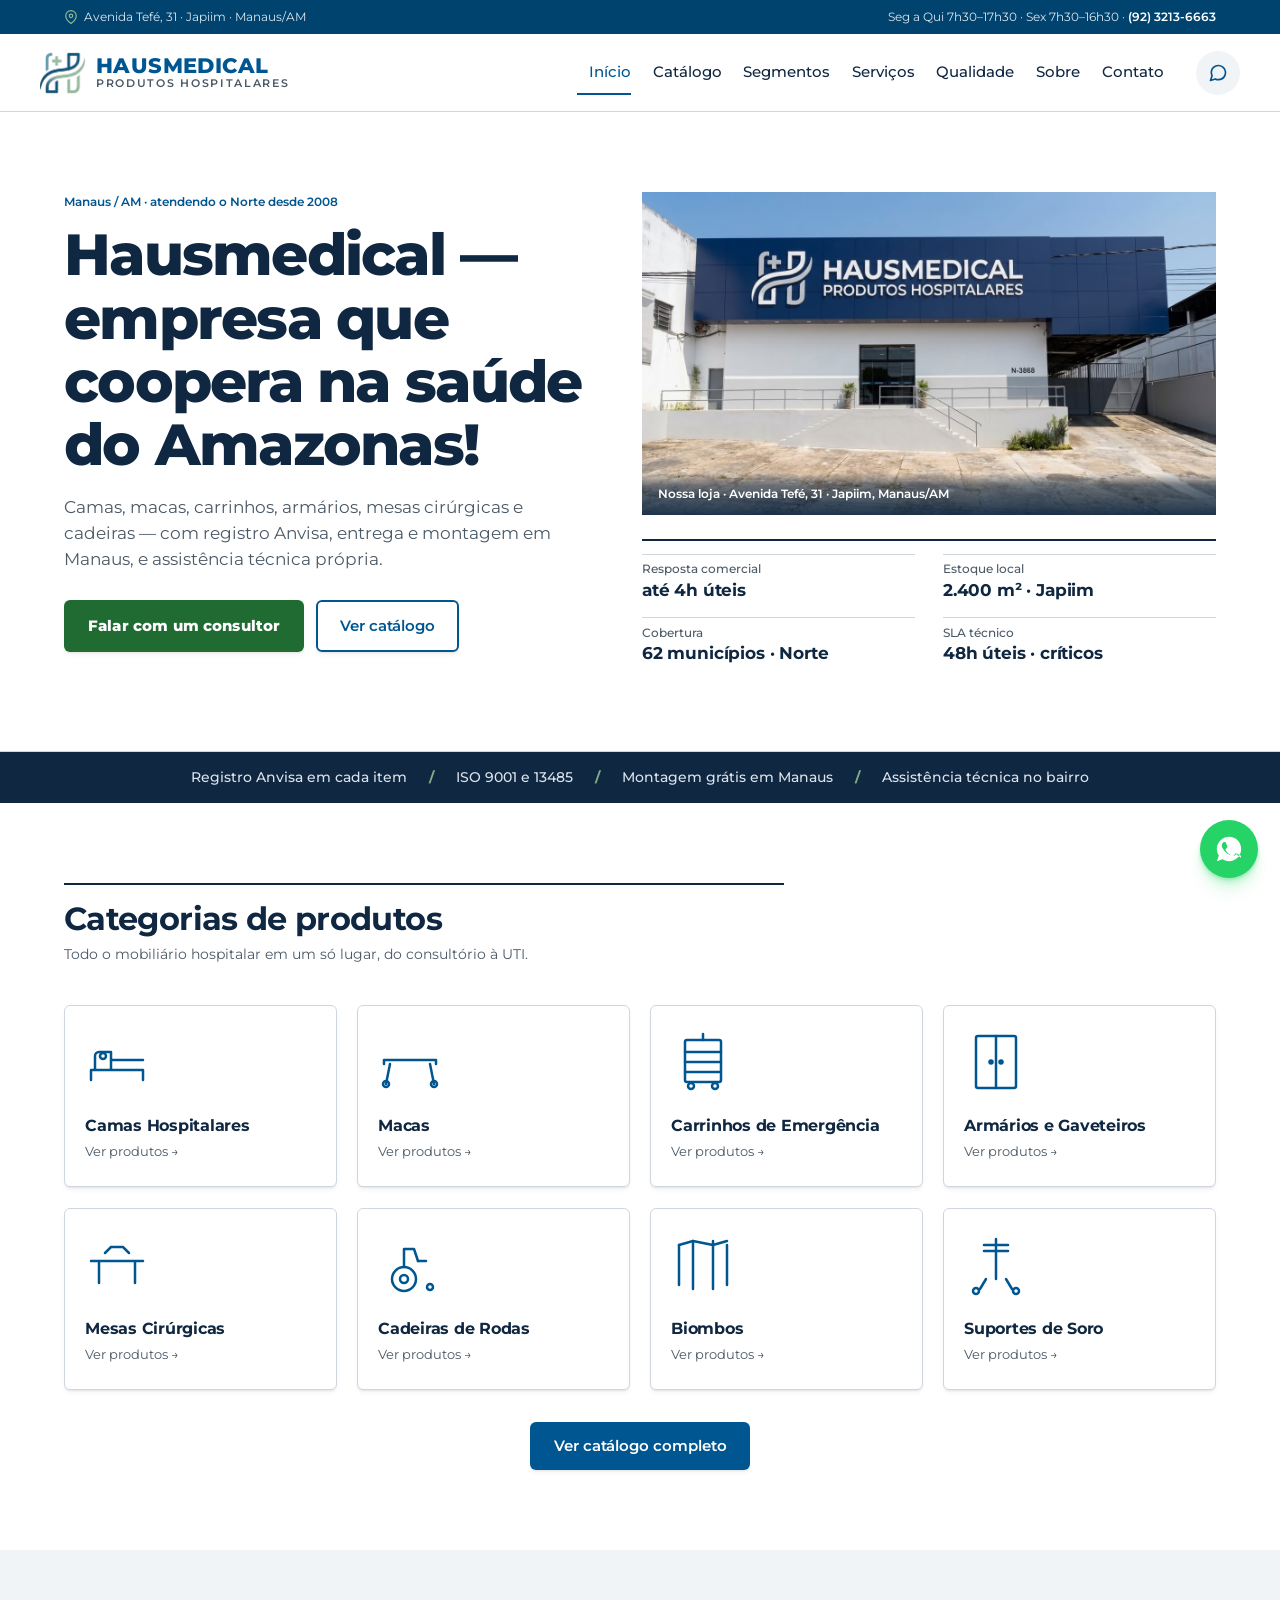
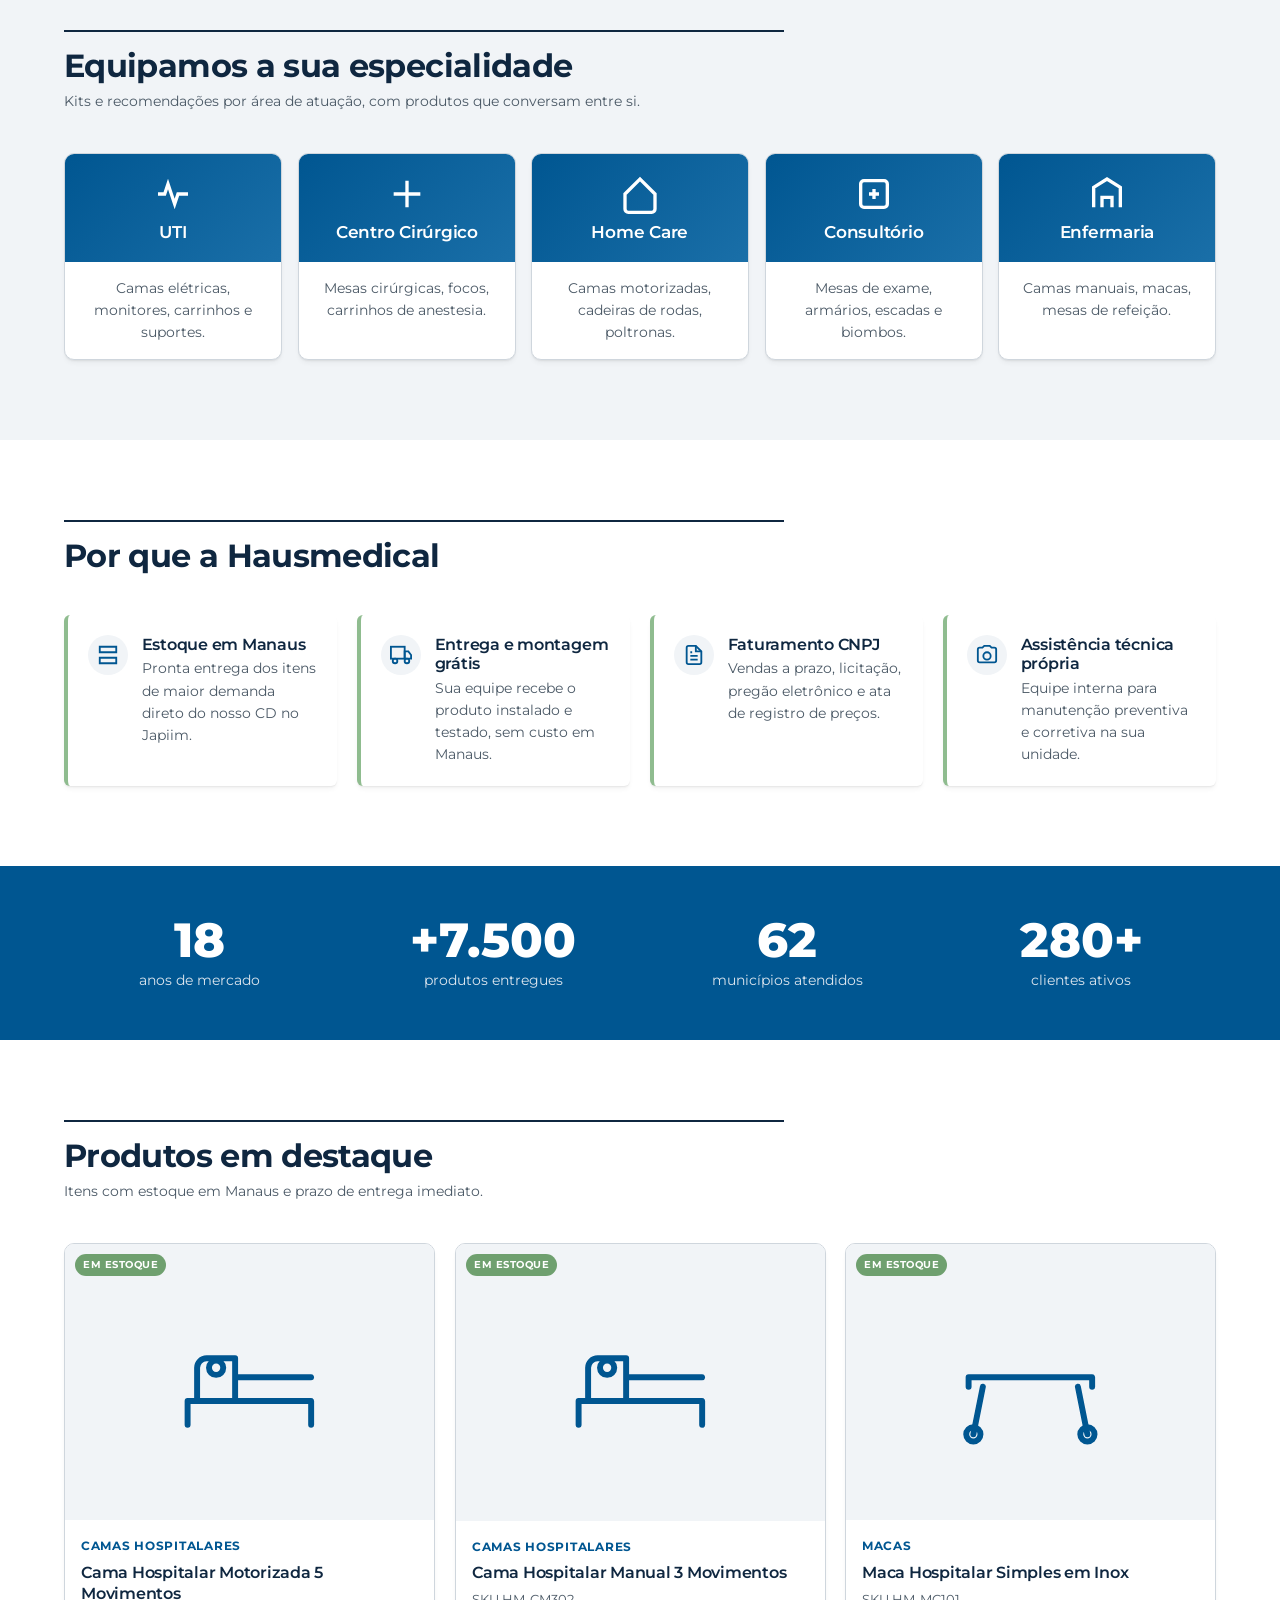
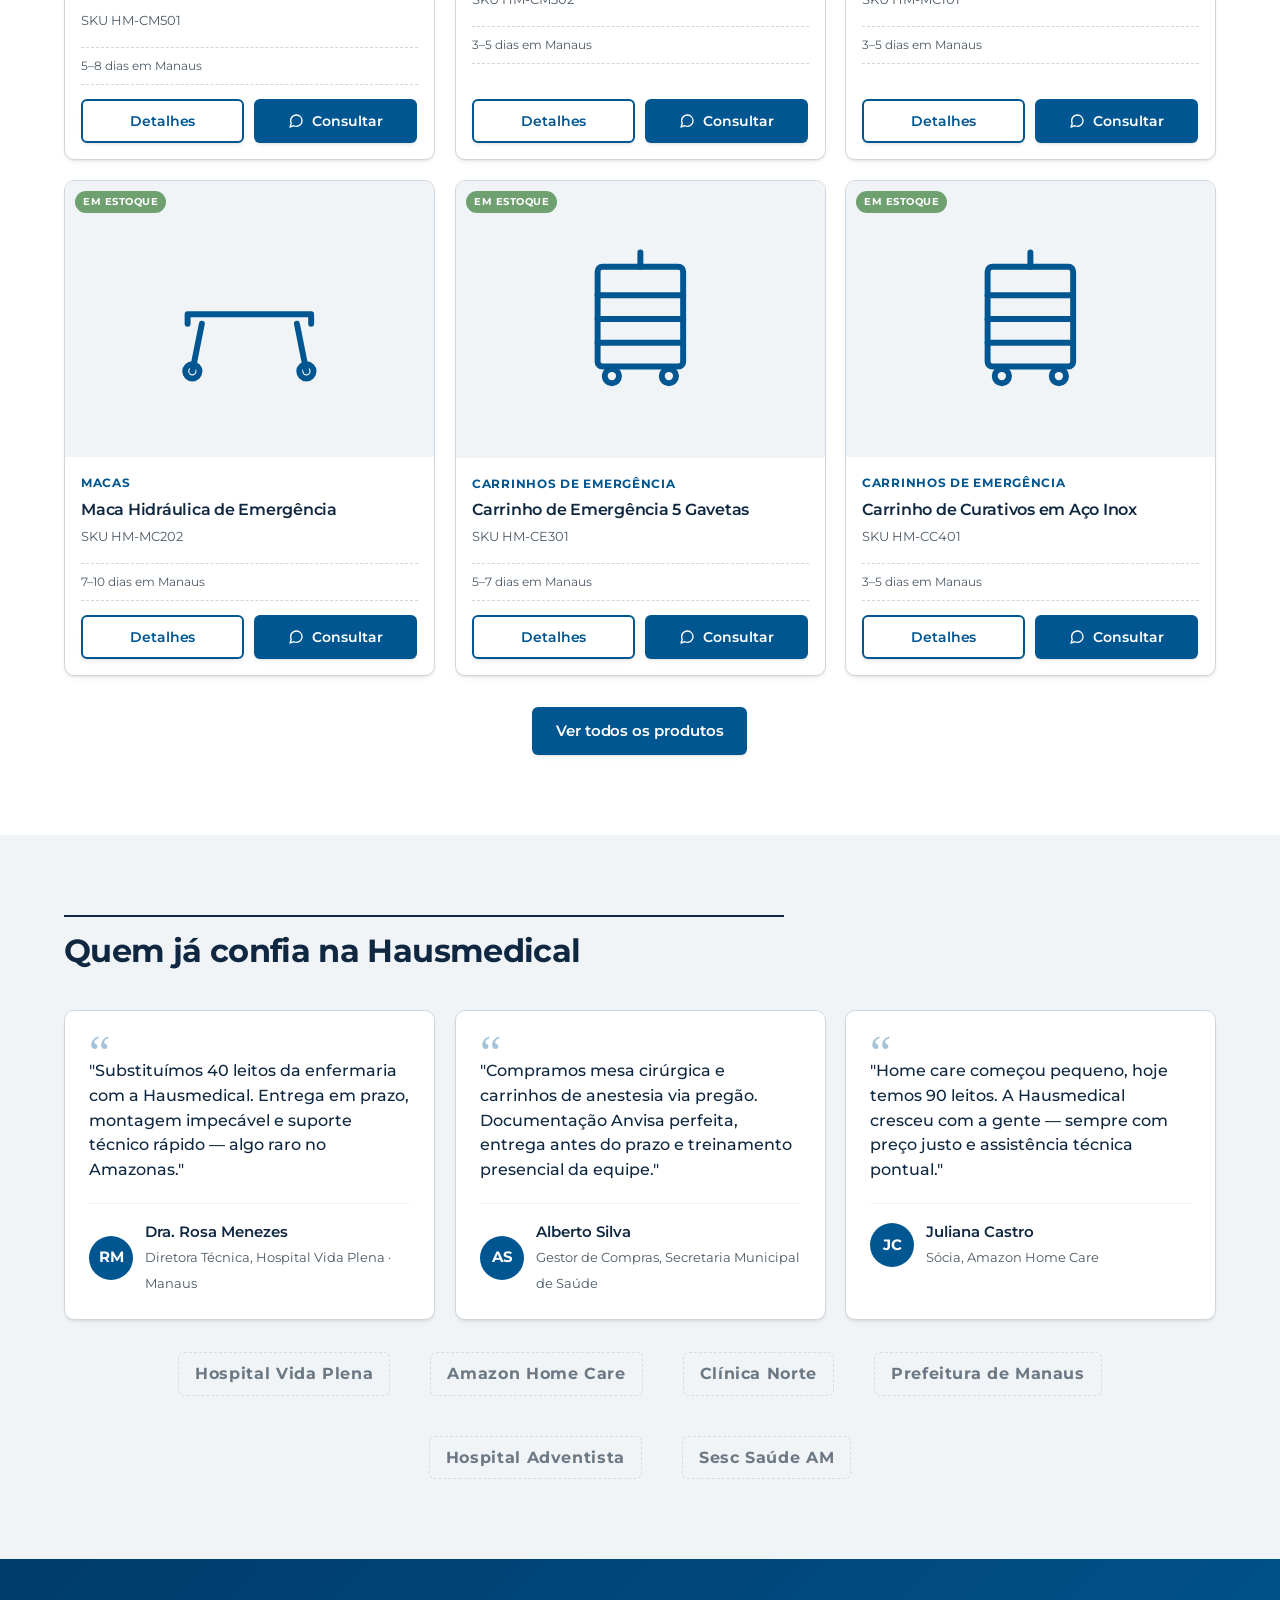
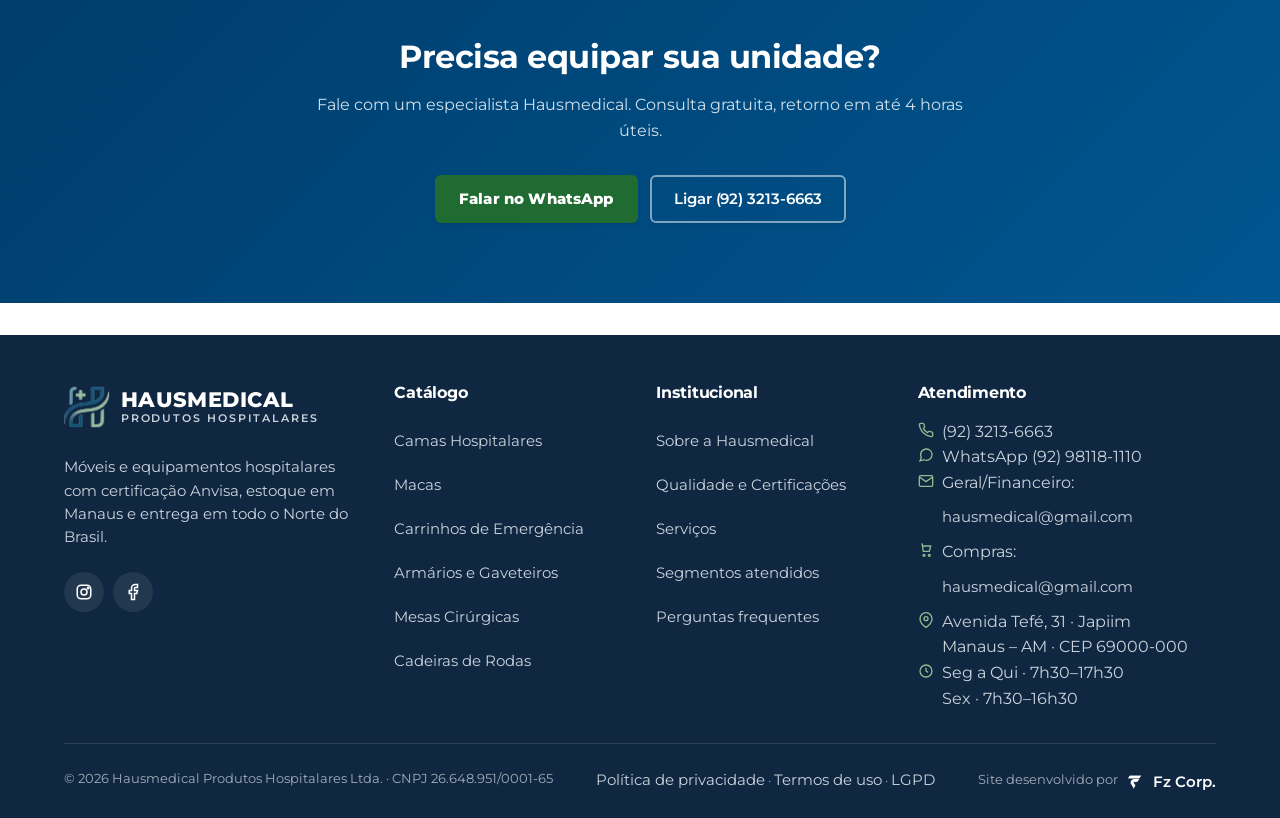
==== commit ee122fe1: "style: novo titulo do hero e botao consultor em verde escuro bold - Hero h1: "Hausmedical — empresa " ====
--- a/index.html
+++ b/index.html
@@ -11,7 +11,7 @@
 <link rel="preconnect" href="https://fonts.googleapis.com">
 <link rel="preconnect" href="https://fonts.gstatic.com" crossorigin>
 <link href="https://fonts.googleapis.com/css2?family=Montserrat:wght@400;500;600;700;800&display=swap" rel="stylesheet">
-<link rel="stylesheet" href="assets/css/styles.css?v=7">
+<link rel="stylesheet" href="assets/css/styles.css?v=8">
 <script type="application/ld+json">
 {"@context":"https://schema.org","@type":"LocalBusiness","name":"Hausmedical Produtos Hospitalares","image":"https://hausmedical.com.br/assets/img/logo.png","address":{"@type":"PostalAddress","streetAddress":"Avenida Tefé, 31, Japiim","postalCode":"69000-000","addressLocality":"Manaus","addressRegion":"AM","addressCountry":"BR"},"telephone":"+55-92-3213-6663","email":"hausmedical@gmail.com","taxID":"26.648.951/0001-65","priceRange":"$$","url":"https://hausmedical.com.br"}
 </script>
@@ -24,7 +24,7 @@
   <div class="container hero-grid">
     <div class="hero-body">
       <p class="hero-locator">Manaus / AM · atendendo o Norte desde 2008</p>
-      <h1>Mobiliário hospitalar<br>que não falha no turno da noite.</h1>
+      <h1>Hausmedical — empresa que coopera na saúde do Amazonas!</h1>
       <p class="hero-lede">Camas, macas, carrinhos, armários, mesas cirúrgicas e cadeiras — com registro Anvisa, entrega e montagem em Manaus, e assistência técnica própria.</p>
       <div class="hero-ctas">
         <a href="https://wa.me/5592981181110?text=Ol%C3%A1%2C%20gostaria%20de%20um%20atendimento." target="_blank" rel="noopener" class="btn btn-secondary">Falar com um consultor</a>
--- a/assets/css/styles.css
+++ b/assets/css/styles.css
@@ -167,8 +167,8 @@
 .btn-primary:hover { box-shadow: var(--shadow-brand); }
 .btn-primary { background: var(--color-primary); color: #fff; }
 .btn-primary:hover { background: var(--color-primary-dark); color: #fff; }
-.btn-secondary { background: var(--color-secondary); color: #fff; }
-.btn-secondary:hover { background: var(--color-secondary-dark); color: #fff; }
+.btn-secondary { background: #1f6b32; color: #fff; font-weight: 800; letter-spacing: .01em; }
+.btn-secondary:hover { background: #164a24; color: #fff; }
 .btn-ghost { background: #fff; color: var(--color-primary); border-color: var(--color-primary); }
 .btn-ghost:hover { background: var(--color-primary); color: #fff; }
 .btn-outline { background: transparent; color: #fff; border-color: rgba(255,255,255,.5); }
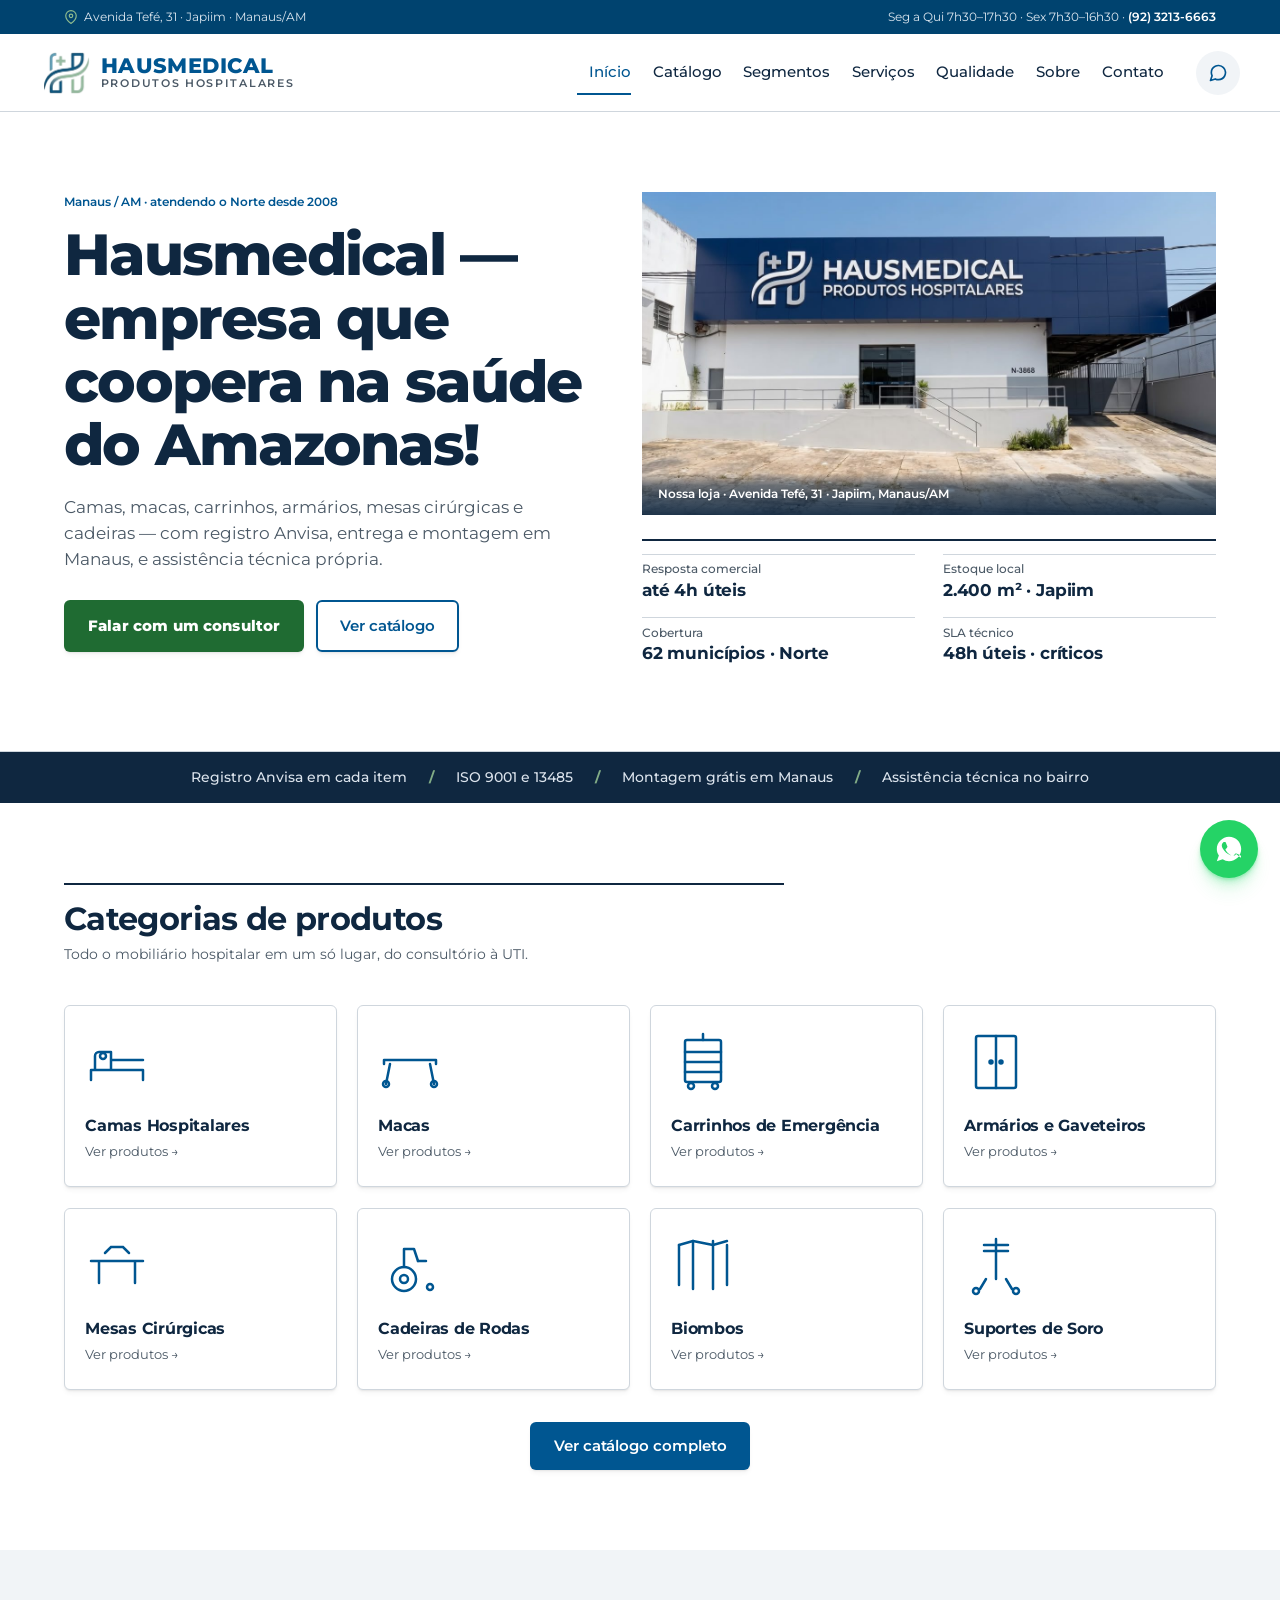
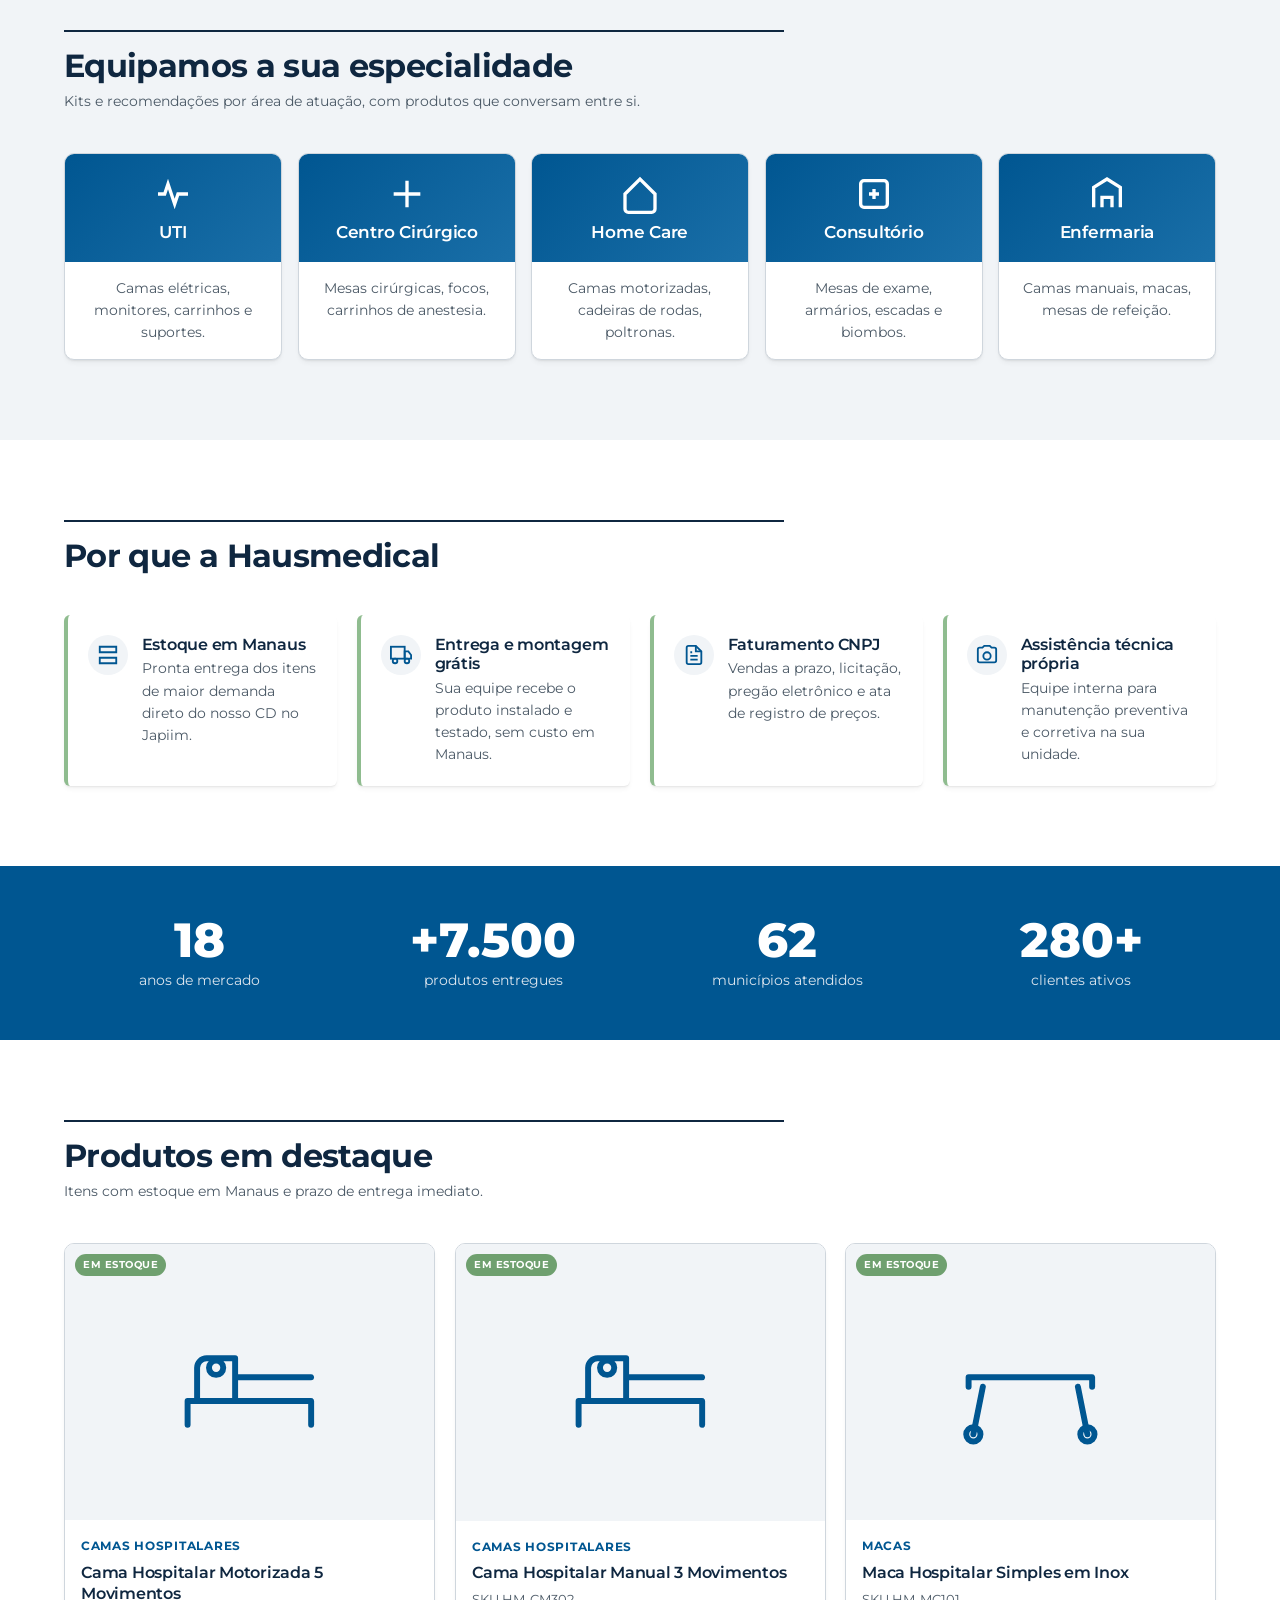
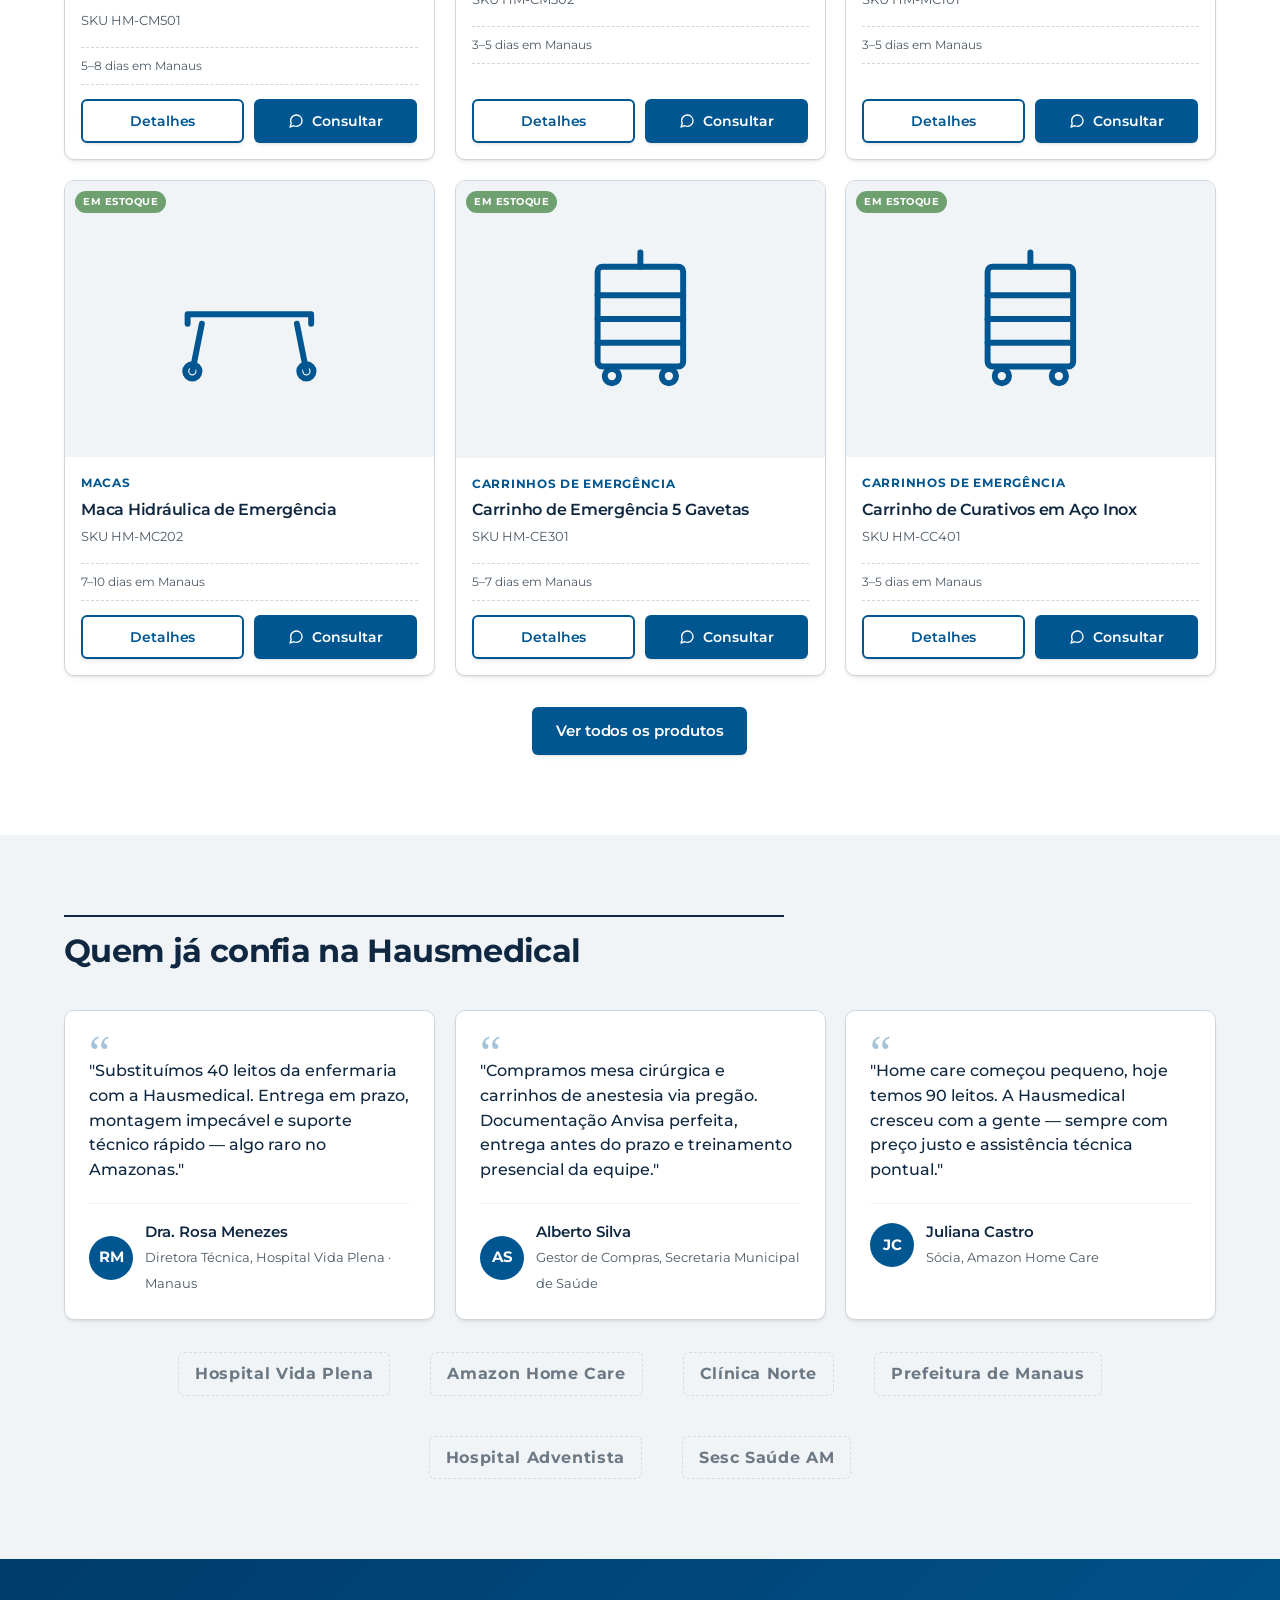
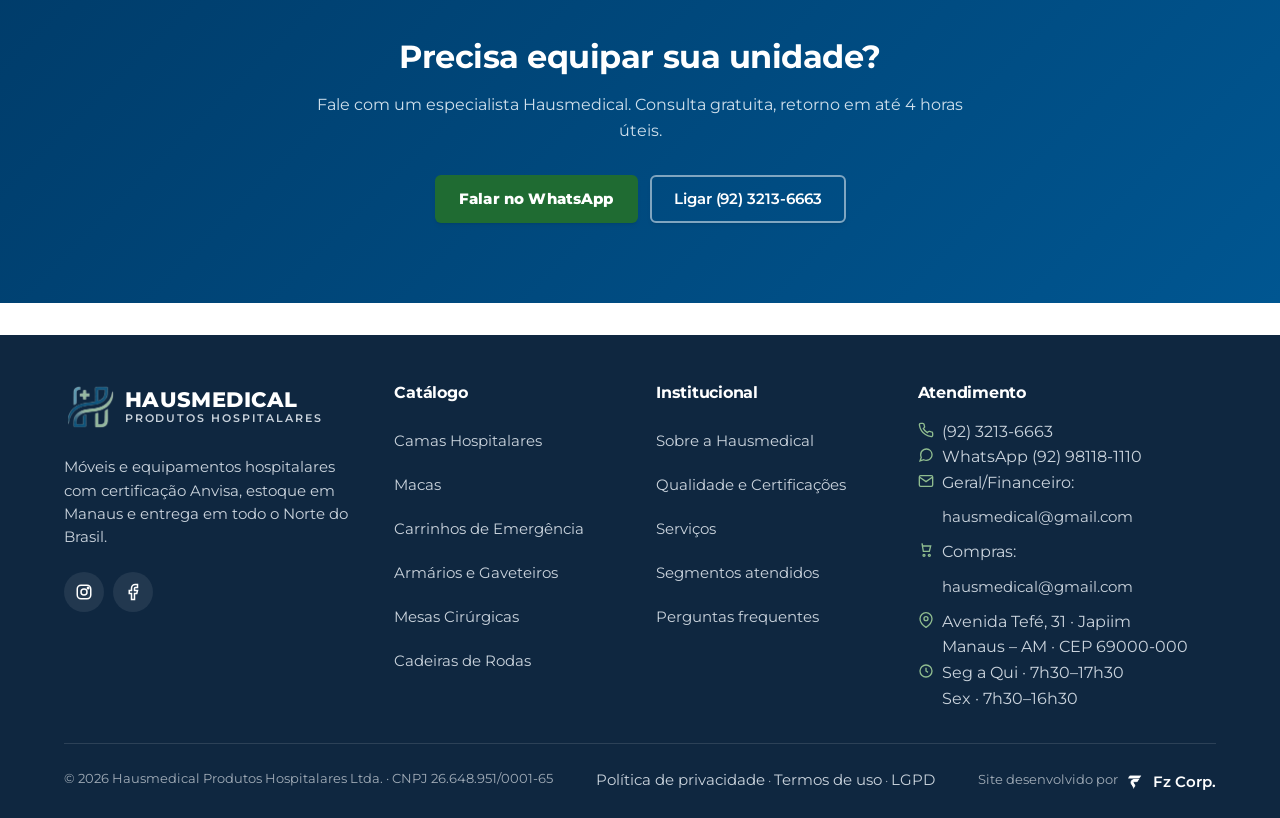
==== commit 488ea090: "fix(mobile): logo do header com respiro maior nas laterais Antes o icone da logo ficava colado no li" ====
--- a/index.html
+++ b/index.html
@@ -11,7 +11,7 @@
 <link rel="preconnect" href="https://fonts.googleapis.com">
 <link rel="preconnect" href="https://fonts.gstatic.com" crossorigin>
 <link href="https://fonts.googleapis.com/css2?family=Montserrat:wght@400;500;600;700;800&display=swap" rel="stylesheet">
-<link rel="stylesheet" href="assets/css/styles.css?v=8">
+<link rel="stylesheet" href="assets/css/styles.css?v=9">
 <script type="application/ld+json">
 {"@context":"https://schema.org","@type":"LocalBusiness","name":"Hausmedical Produtos Hospitalares","image":"https://hausmedical.com.br/assets/img/logo.png","address":{"@type":"PostalAddress","streetAddress":"Avenida Tefé, 31, Japiim","postalCode":"69000-000","addressLocality":"Manaus","addressRegion":"AM","addressCountry":"BR"},"telephone":"+55-92-3213-6663","email":"hausmedical@gmail.com","taxID":"26.648.951/0001-65","priceRange":"$$","url":"https://hausmedical.com.br"}
 </script>
--- a/assets/css/styles.css
+++ b/assets/css/styles.css
@@ -198,9 +198,9 @@
 }
 .topbar a { color: #fff; font-weight: 600; }
 .topbar a:hover { color: var(--color-secondary); }
-.header-inner { display: flex; align-items: center; gap: .5rem; padding: .55rem 0; }
-.logo { display: flex; align-items: center; gap: .5rem; text-decoration: none; flex: 1; min-width: 0; }
-.logo svg, .logo .logo-symbol { width: 36px; height: 36px; flex-shrink: 0; object-fit: contain; }
+.header-inner { display: flex; align-items: center; gap: .5rem; padding: .55rem .5rem; }
+.logo { display: flex; align-items: center; gap: .55rem; text-decoration: none; flex: 1; min-width: 0; padding-left: .25rem; }
+.logo svg, .logo .logo-symbol { width: 38px; height: 38px; flex-shrink: 0; object-fit: contain; }
 .logo-text { display: flex; flex-direction: column; line-height: 1; min-width: 0; }
 .logo-name { font-family: var(--font-heading); font-weight: 800; color: var(--color-primary); font-size: .95rem; letter-spacing: .02em; white-space: nowrap; }
 .logo-sub { font-size: .52rem; color: var(--color-muted); letter-spacing: .16em; text-transform: uppercase; margin-top: 3px; font-weight: 600; white-space: nowrap; overflow: hidden; text-overflow: ellipsis; }
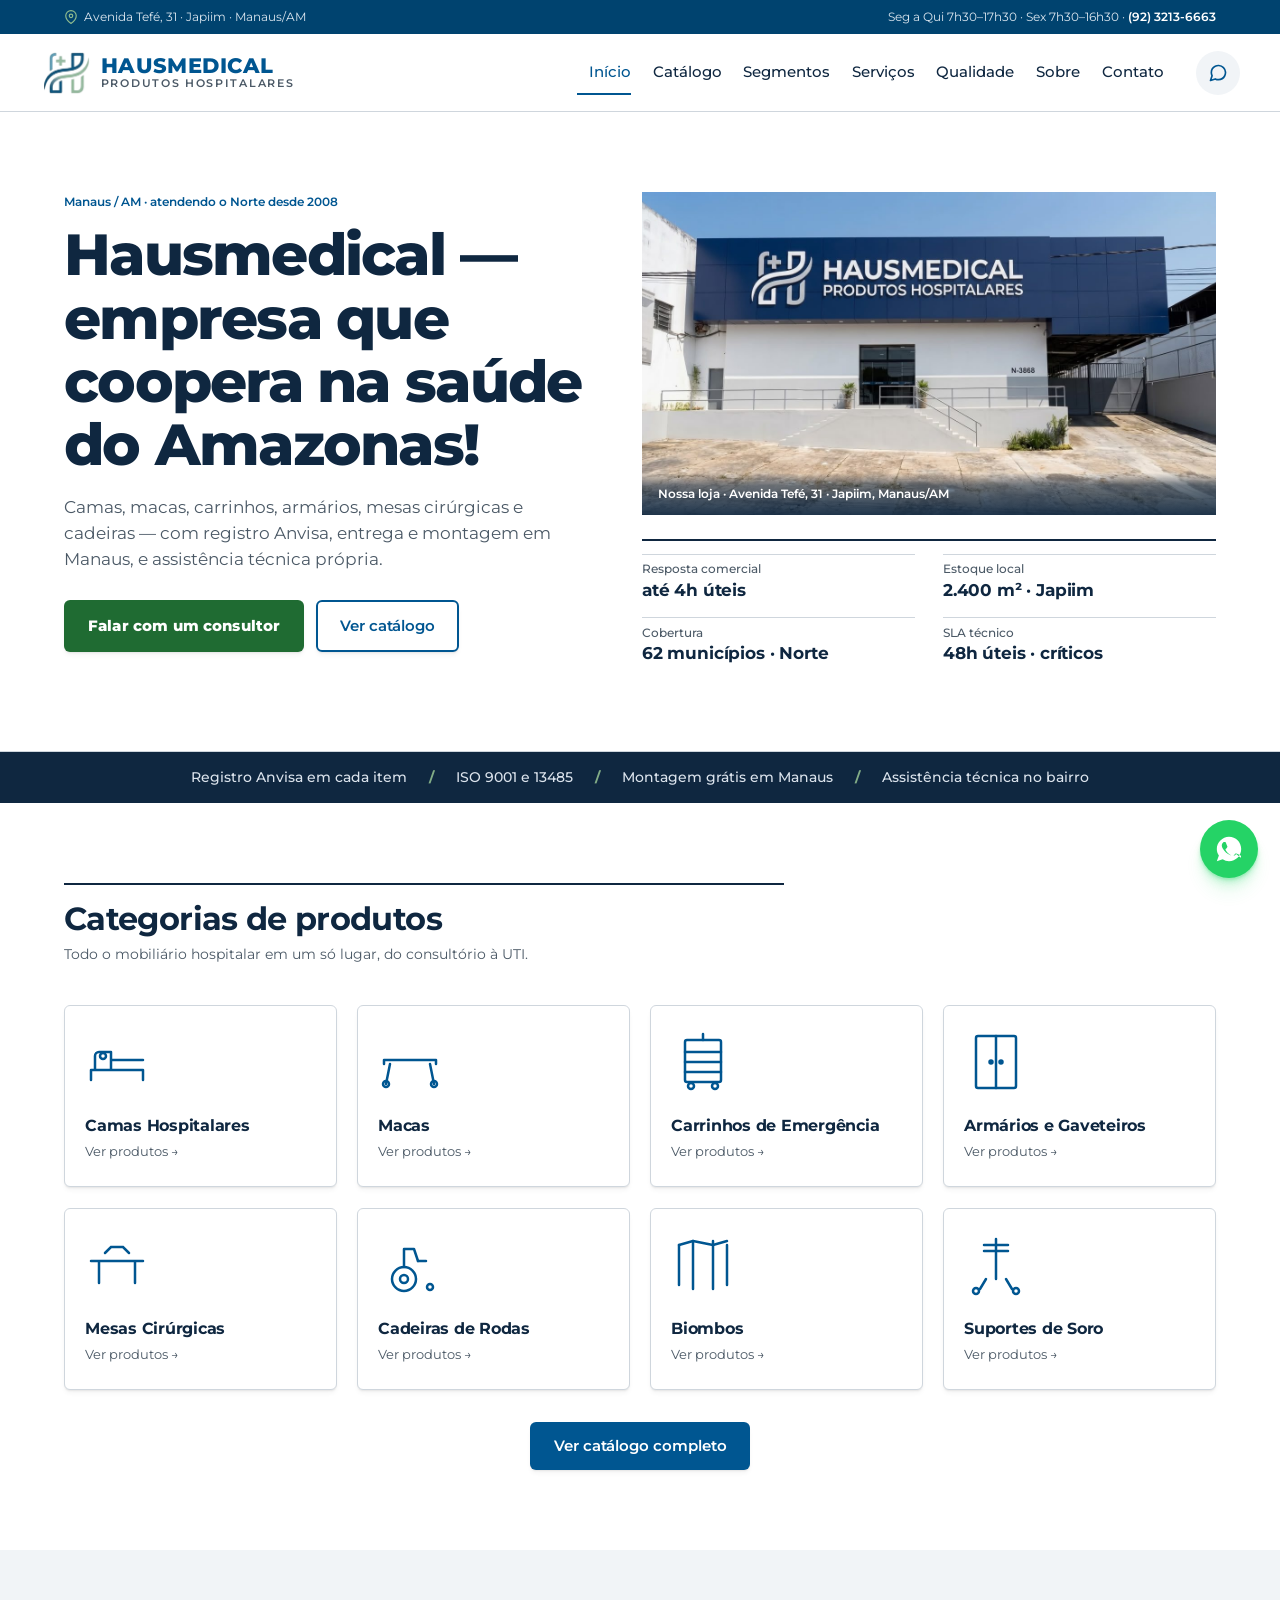
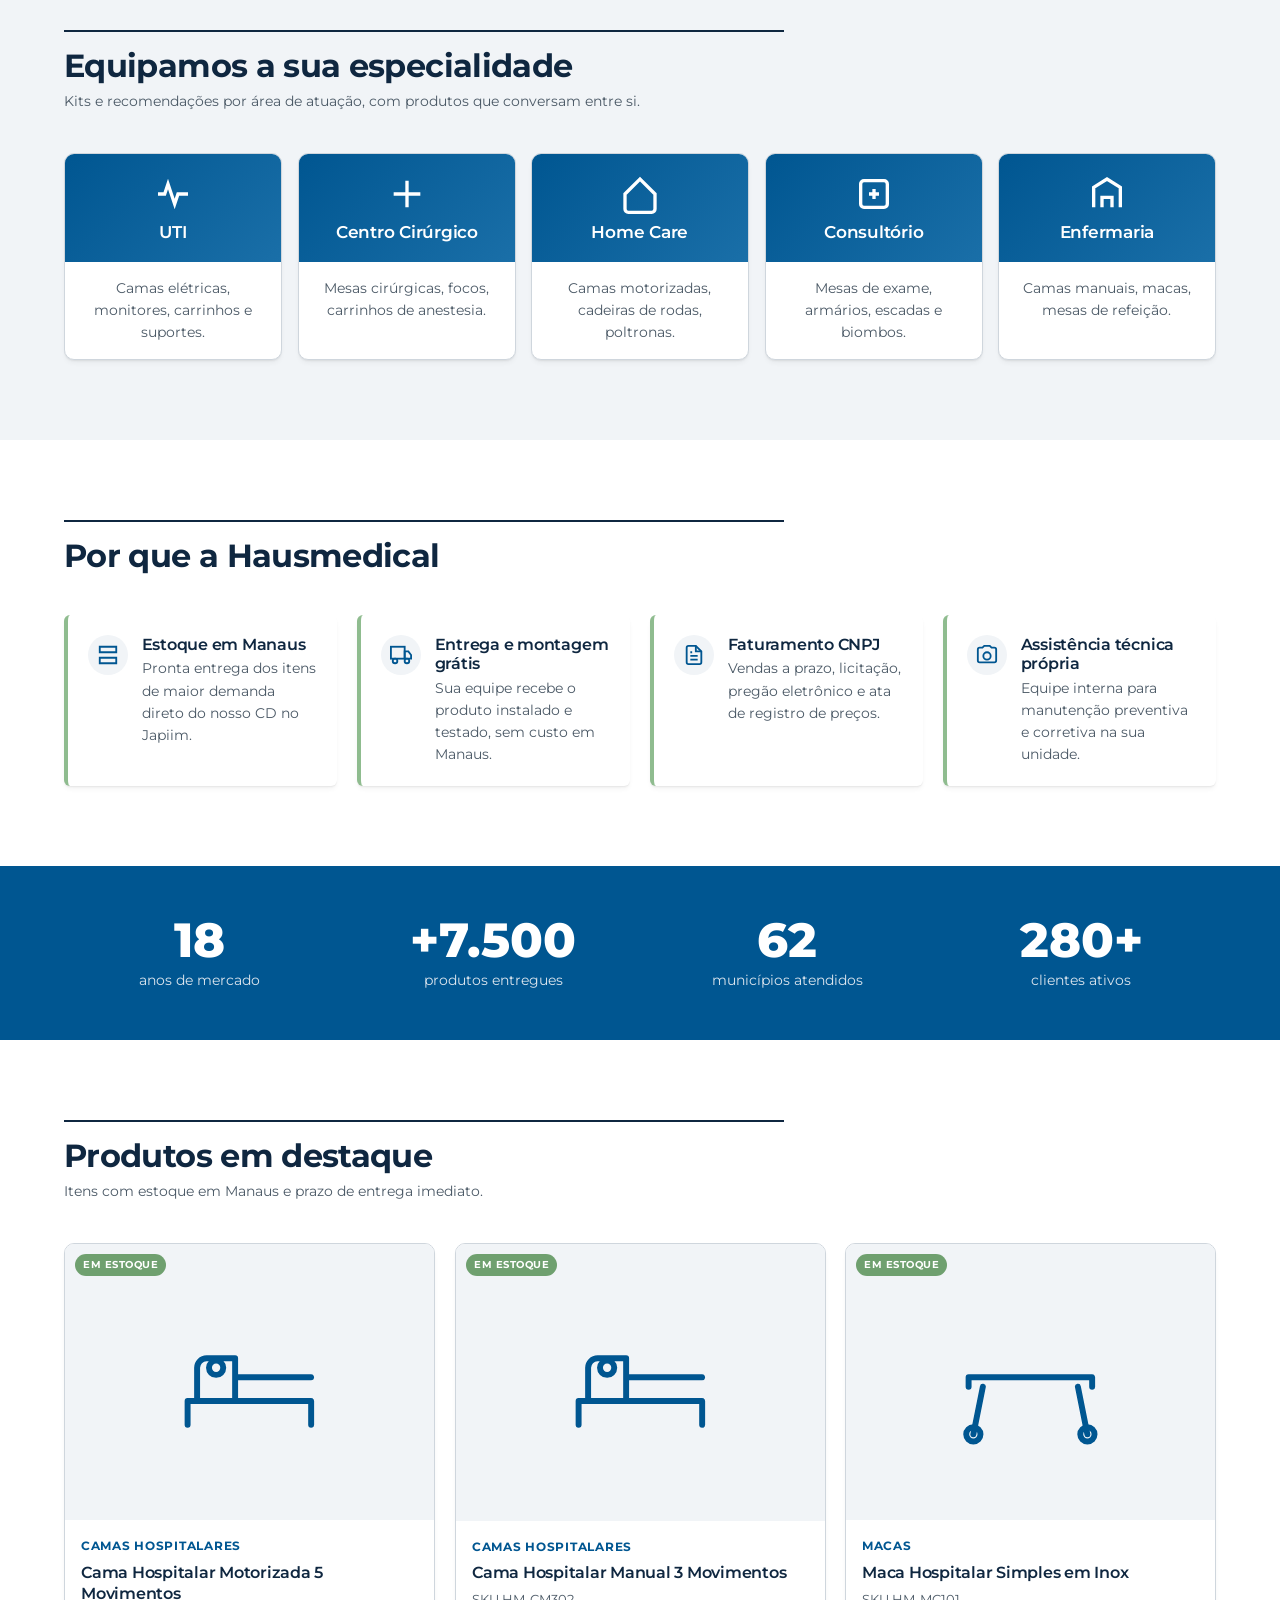
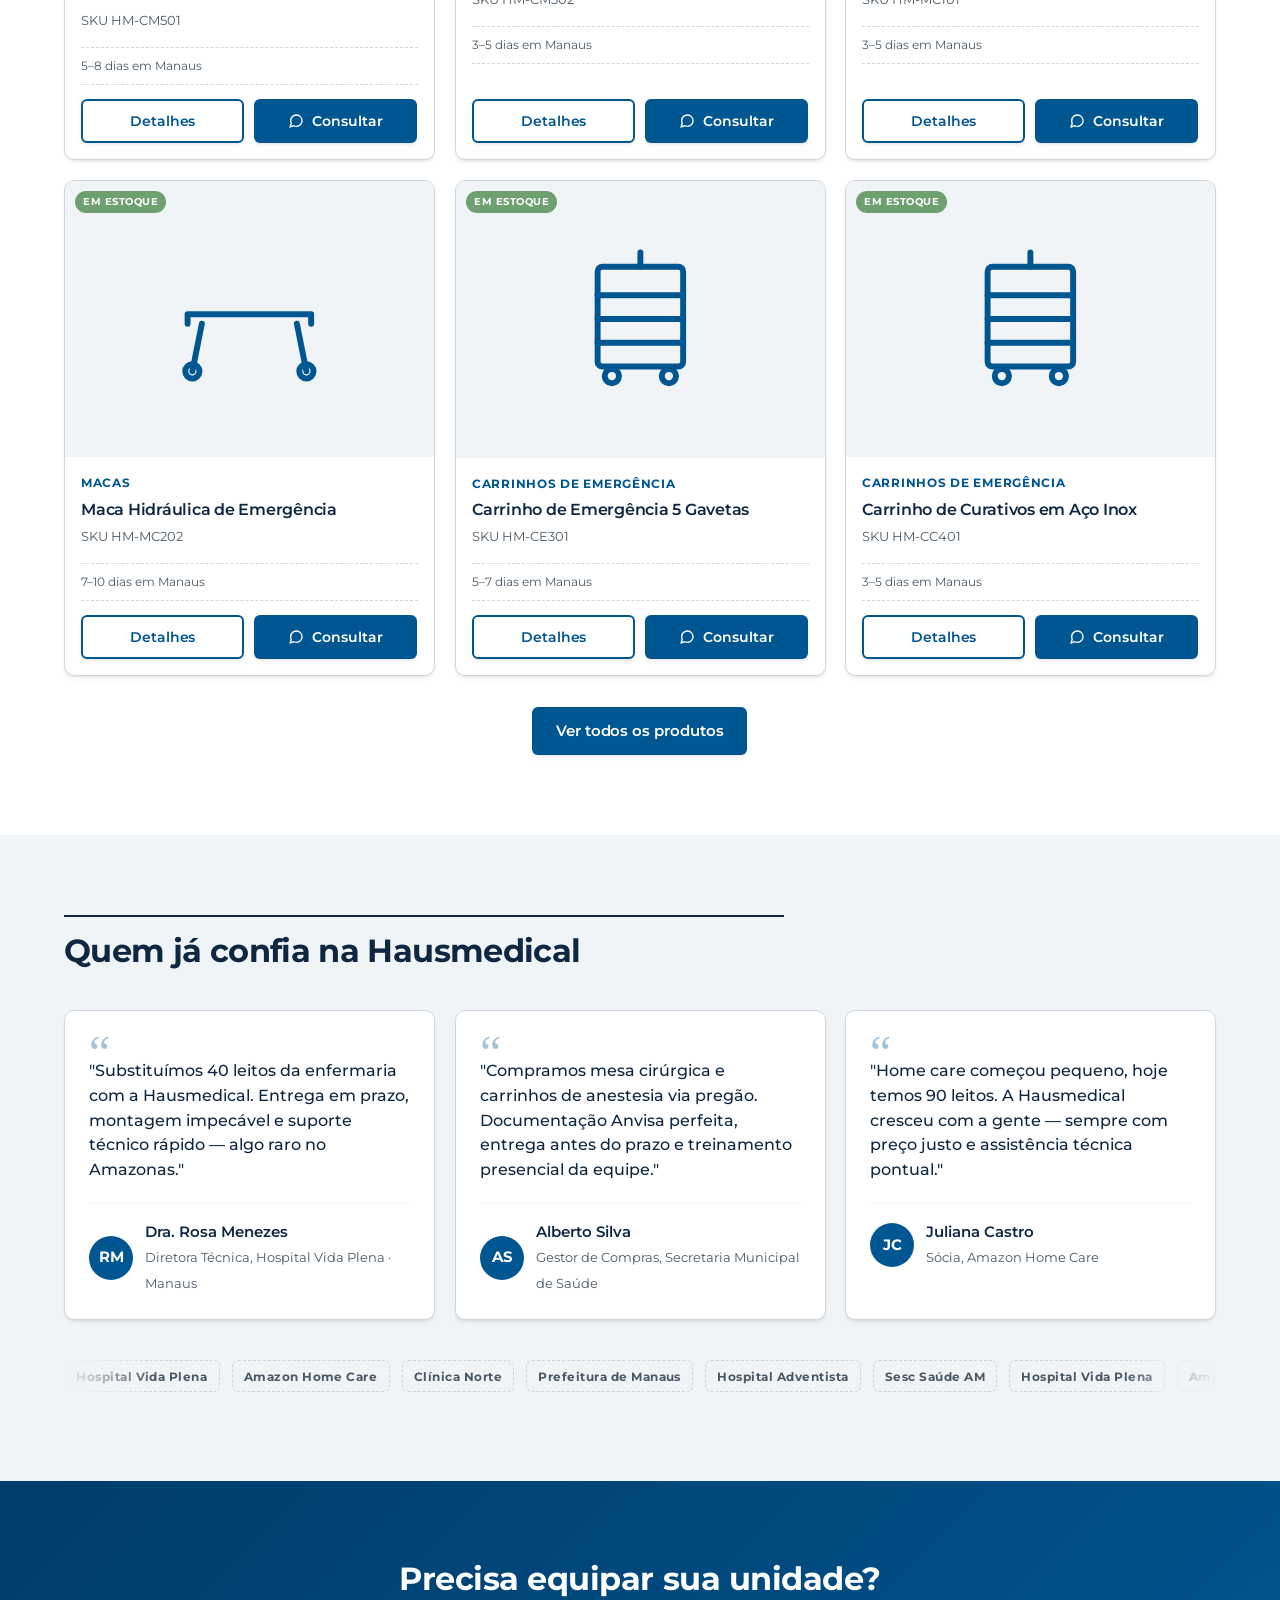
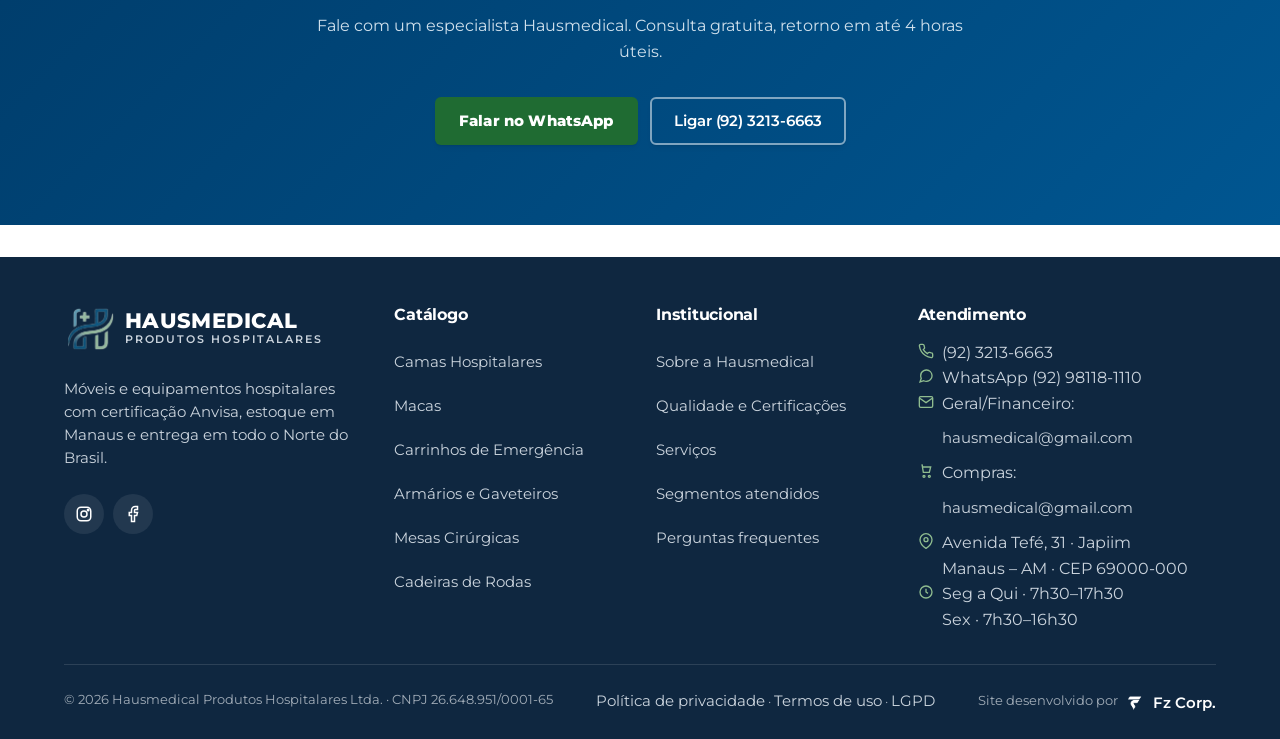
==== commit 0b7cb5c0: "feat: trade-in centralizado em servicos + carrossel de hospitais na home Servicos: adicionada classe" ====
--- a/index.html
+++ b/index.html
@@ -11,7 +11,7 @@
 <link rel="preconnect" href="https://fonts.googleapis.com">
 <link rel="preconnect" href="https://fonts.gstatic.com" crossorigin>
 <link href="https://fonts.googleapis.com/css2?family=Montserrat:wght@400;500;600;700;800&display=swap" rel="stylesheet">
-<link rel="stylesheet" href="assets/css/styles.css?v=9">
+<link rel="stylesheet" href="assets/css/styles.css?v=11">
 <script type="application/ld+json">
 {"@context":"https://schema.org","@type":"LocalBusiness","name":"Hausmedical Produtos Hospitalares","image":"https://hausmedical.com.br/assets/img/logo.png","address":{"@type":"PostalAddress","streetAddress":"Avenida Tefé, 31, Japiim","postalCode":"69000-000","addressLocality":"Manaus","addressRegion":"AM","addressCountry":"BR"},"telephone":"+55-92-3213-6663","email":"hausmedical@gmail.com","taxID":"26.648.951/0001-65","priceRange":"$$","url":"https://hausmedical.com.br"}
 </script>
@@ -130,13 +130,21 @@
       <div class="test-card"><blockquote>"Compramos mesa cirúrgica e carrinhos de anestesia via pregão. Documentação Anvisa perfeita, entrega antes do prazo e treinamento presencial da equipe."</blockquote><div class="test-author"><div class="avatar">AS</div><div><strong>Alberto Silva</strong><span>Gestor de Compras, Secretaria Municipal de Saúde</span></div></div></div>
       <div class="test-card"><blockquote>"Home care começou pequeno, hoje temos 90 leitos. A Hausmedical cresceu com a gente — sempre com preço justo e assistência técnica pontual."</blockquote><div class="test-author"><div class="avatar">JC</div><div><strong>Juliana Castro</strong><span>Sócia, Amazon Home Care</span></div></div></div>
     </div>
-    <div class="logo-strip">
-      <span class="client-logo">Hospital Vida Plena</span>
-      <span class="client-logo">Amazon Home Care</span>
-      <span class="client-logo">Clínica Norte</span>
-      <span class="client-logo">Prefeitura de Manaus</span>
-      <span class="client-logo">Hospital Adventista</span>
-      <span class="client-logo">Sesc Saúde AM</span>
+    <div class="logo-marquee" aria-label="Clientes atendidos">
+      <div class="logo-track">
+        <span class="client-logo">Hospital Vida Plena</span>
+        <span class="client-logo">Amazon Home Care</span>
+        <span class="client-logo">Clínica Norte</span>
+        <span class="client-logo">Prefeitura de Manaus</span>
+        <span class="client-logo">Hospital Adventista</span>
+        <span class="client-logo">Sesc Saúde AM</span>
+        <span class="client-logo" aria-hidden="true">Hospital Vida Plena</span>
+        <span class="client-logo" aria-hidden="true">Amazon Home Care</span>
+        <span class="client-logo" aria-hidden="true">Clínica Norte</span>
+        <span class="client-logo" aria-hidden="true">Prefeitura de Manaus</span>
+        <span class="client-logo" aria-hidden="true">Hospital Adventista</span>
+        <span class="client-logo" aria-hidden="true">Sesc Saúde AM</span>
+      </div>
     </div>
   </div>
 </section>
--- a/assets/css/styles.css
+++ b/assets/css/styles.css
@@ -596,7 +596,8 @@
   margin-top: 2rem;
   opacity: .8;
 }
-.logo-strip .client-logo {
+.logo-strip .client-logo,
+.logo-marquee .client-logo {
   font-family: var(--font-heading);
   font-weight: 700;
   color: var(--color-muted);
@@ -605,6 +606,43 @@
   padding: .35rem .7rem;
   border: 1px dashed var(--color-neutral);
   border-radius: var(--radius-sm);
+  white-space: nowrap;
+  flex-shrink: 0;
+}
+
+/* Rotating marquee for client hospitals */
+.logo-marquee {
+  overflow: hidden;
+  margin-top: 2rem;
+  padding: .5rem 0;
+  position: relative;
+  -webkit-mask-image: linear-gradient(90deg, transparent 0, #000 8%, #000 92%, transparent 100%);
+          mask-image: linear-gradient(90deg, transparent 0, #000 8%, #000 92%, transparent 100%);
+}
+.logo-track {
+  display: flex;
+  gap: .75rem;
+  width: max-content;
+  animation: logoScroll 32s linear infinite;
+  will-change: transform;
+}
+.logo-marquee:hover .logo-track { animation-play-state: paused; }
+@keyframes logoScroll {
+  from { transform: translateX(0); }
+  to   { transform: translateX(-50%); }
+}
+@media (prefers-reduced-motion: reduce) {
+  .logo-track { animation: none; }
+}
+
+/* Third card centered when card-grid-2 receives 3 items */
+@media (min-width: 640px) {
+  .grid-third-center > :nth-child(3):last-child {
+    grid-column: 1 / -1;
+    max-width: calc(50% - .625rem);
+    justify-self: center;
+    width: 100%;
+  }
 }
 
 /* ============================================================
@@ -925,7 +963,7 @@
   color: #fff;
   width: 54px; height: 54px;
   border-radius: 50%;
-  display: inline-flex; align-items: center; justify-content: center;
+  display: none; align-items: center; justify-content: center;
   box-shadow:
     0px 2px 2px 0px rgba(37,211,102,0.20),
     0px 4px 4px 0px rgba(37,211,102,0.16),
@@ -1285,7 +1323,7 @@
   .section-header { margin-bottom: 2.5rem; }
   .page-hero { padding: 3rem 0 3.5rem; }
   .page-hero p { font-size: 1rem; }
-  .wa-float { bottom: 22px; right: 22px; width: 58px; height: 58px; }
+  .wa-float { display: inline-flex; bottom: 22px; right: 22px; width: 58px; height: 58px; }
   .wa-float svg { width: 30px; height: 30px; }
   .toast { left: auto; bottom: 100px; right: 22px; max-width: 320px; }
   .mobile-bottom-bar { display: none; }
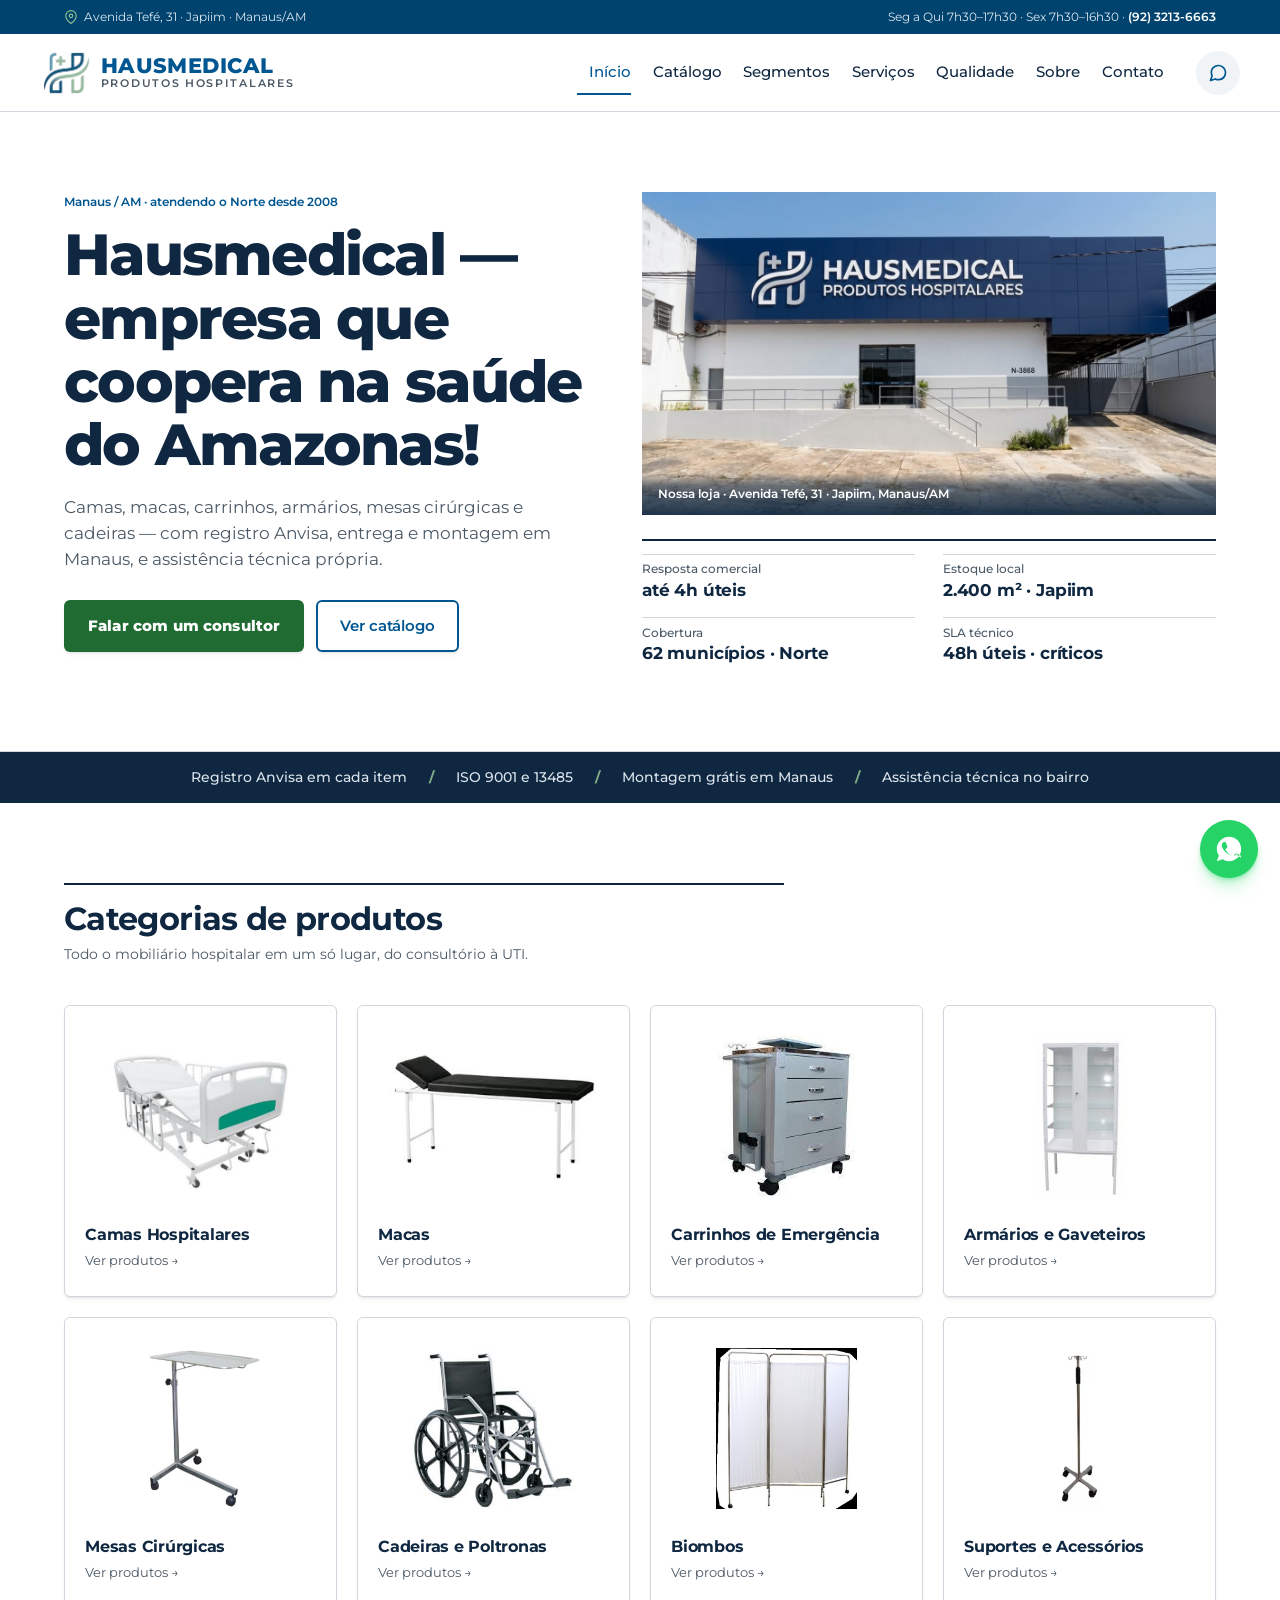
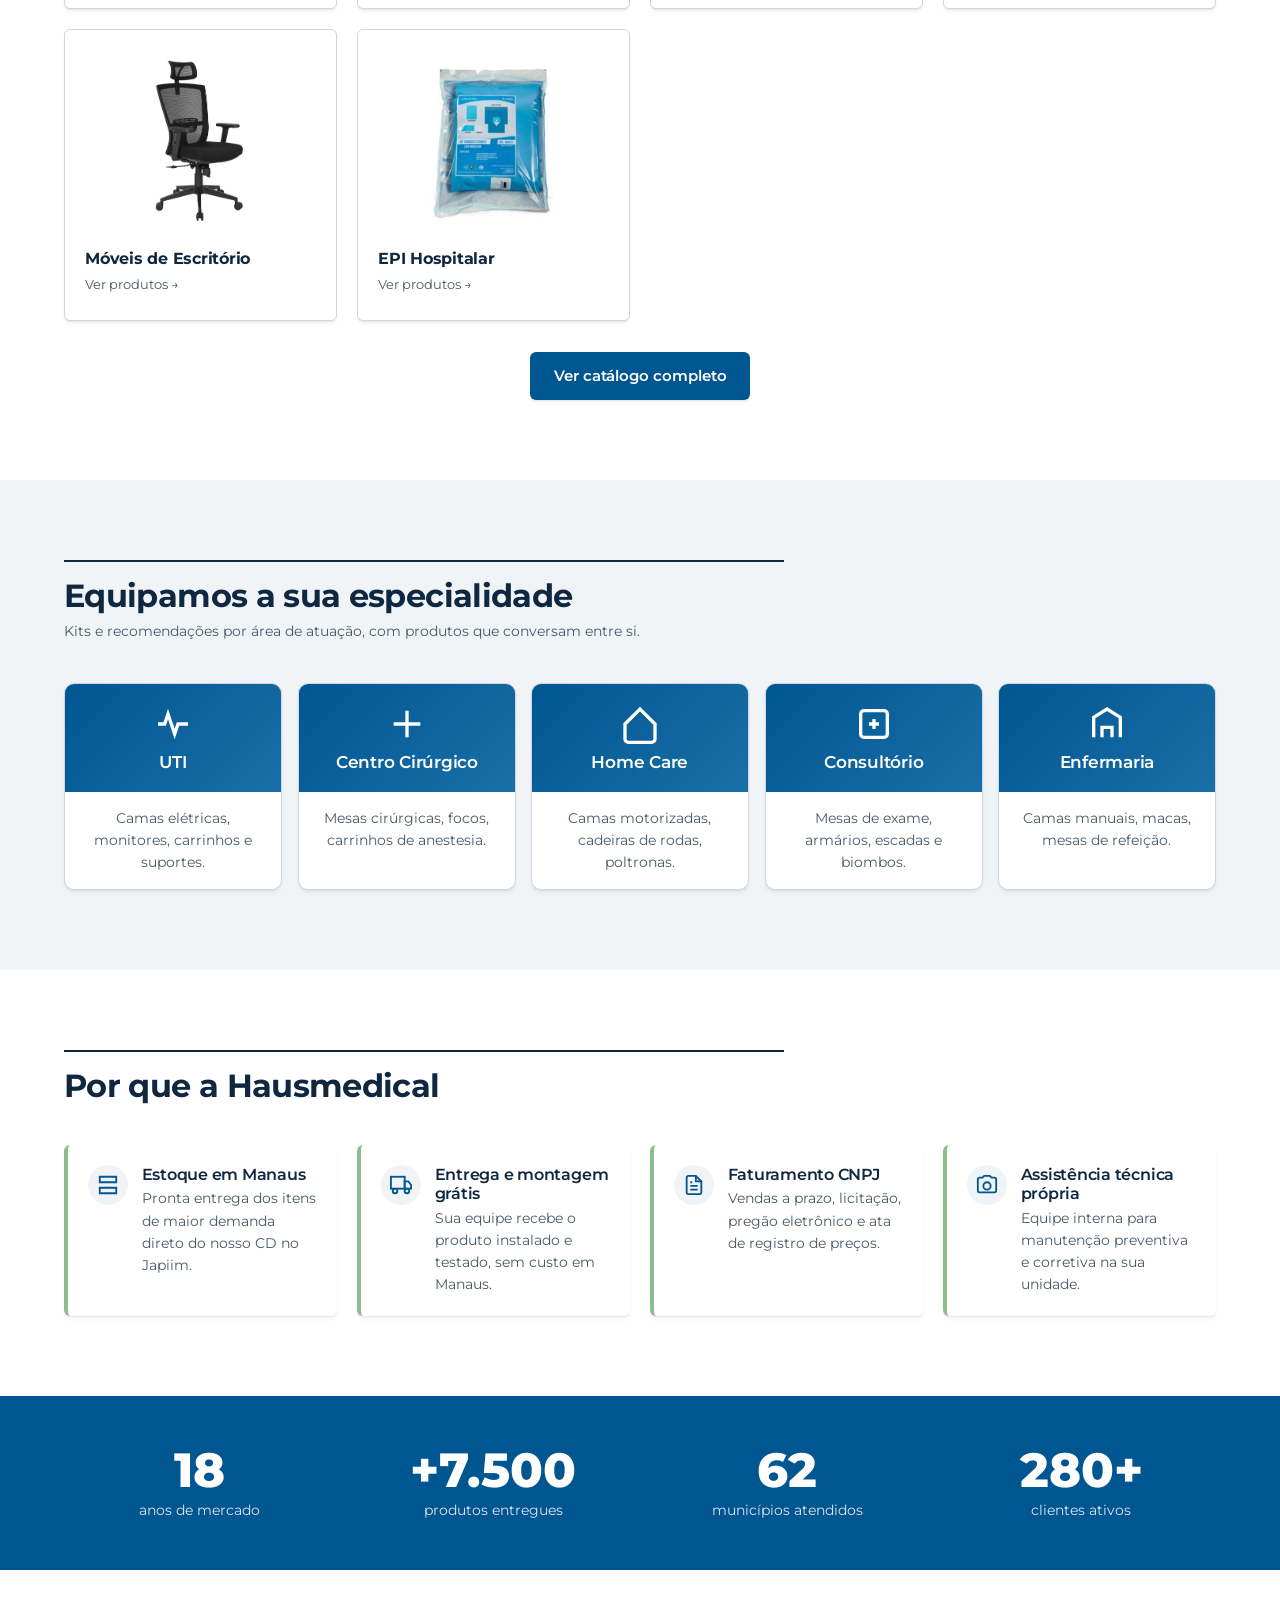
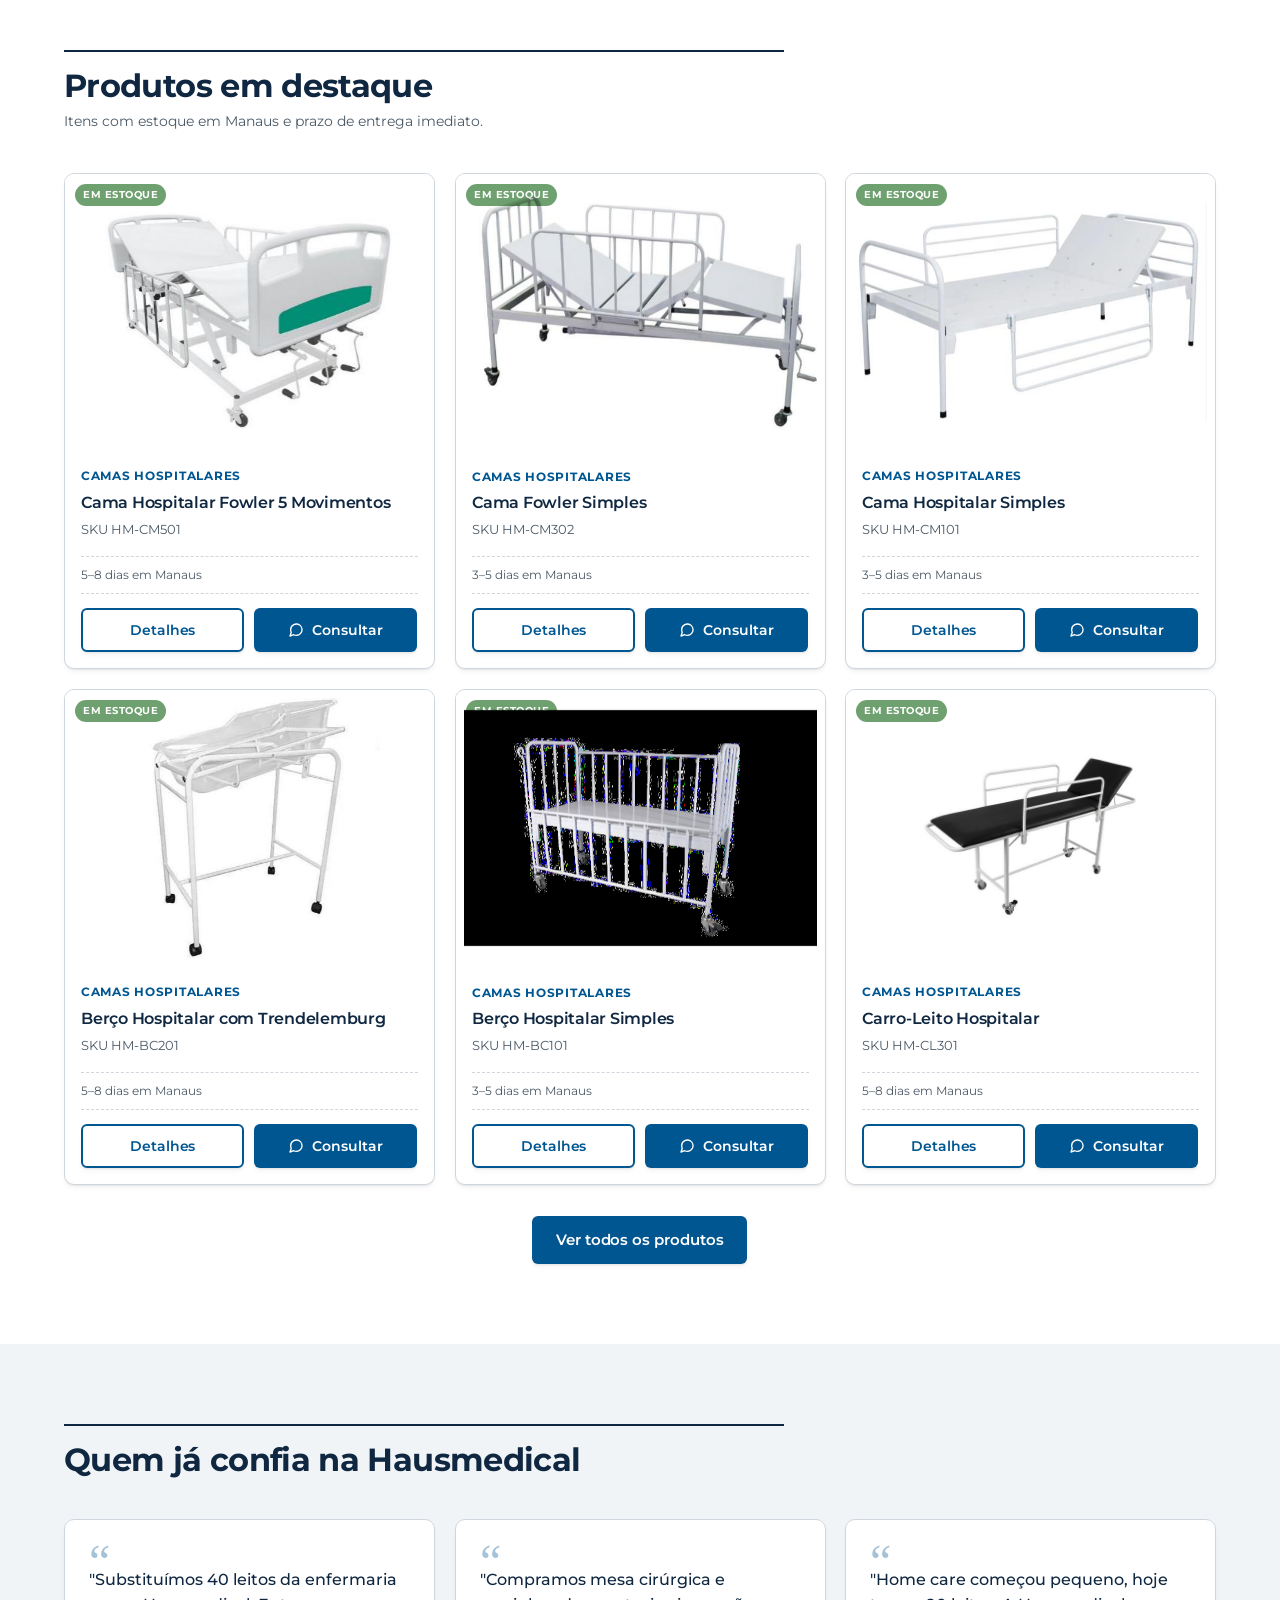
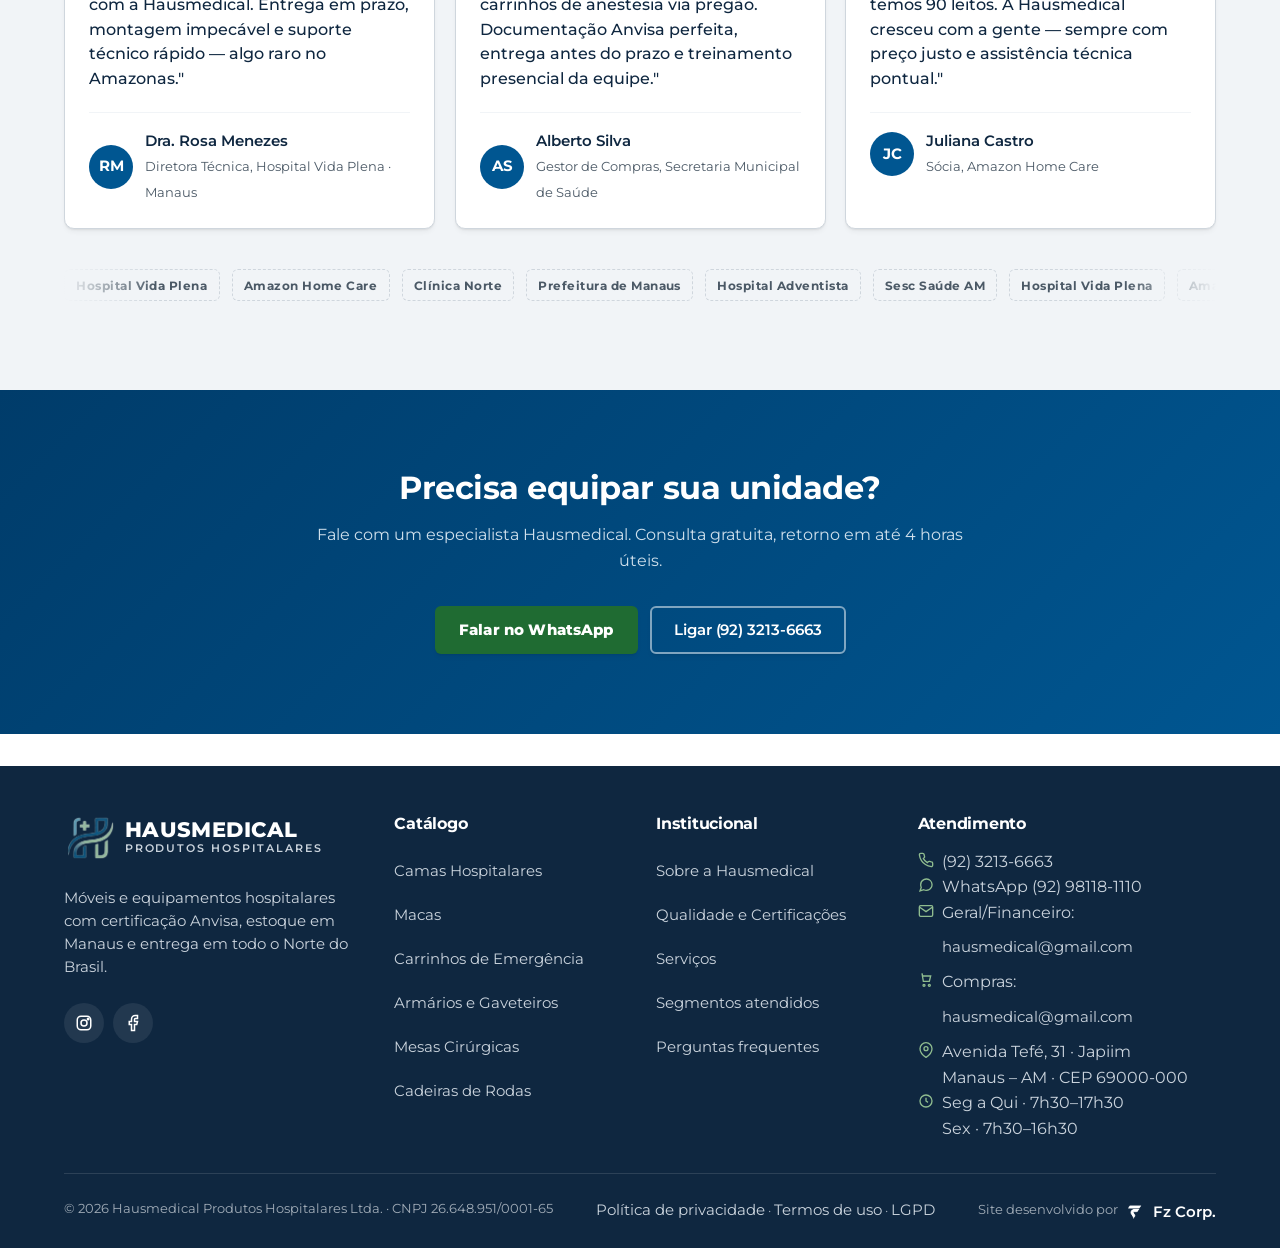
==== commit 8aae114d: "feat: catalogo completo Qualinorte (62 produtos com fotos) + favicon Importa portifolio Qualinorte 2" ====
--- a/index.html
+++ b/index.html
@@ -11,7 +11,10 @@
 <link rel="preconnect" href="https://fonts.googleapis.com">
 <link rel="preconnect" href="https://fonts.gstatic.com" crossorigin>
 <link href="https://fonts.googleapis.com/css2?family=Montserrat:wght@400;500;600;700;800&display=swap" rel="stylesheet">
-<link rel="stylesheet" href="assets/css/styles.css?v=11">
+<link rel="stylesheet" href="assets/css/styles.css?v=13">
+<link rel="icon" type="image/x-icon" href="assets/img/favicon.ico">
+<link rel="icon" type="image/png" sizes="512x512" href="assets/img/favicon-512.png">
+<link rel="apple-touch-icon" sizes="180x180" href="assets/img/apple-touch-icon.png">
 <script type="application/ld+json">
 {"@context":"https://schema.org","@type":"LocalBusiness","name":"Hausmedical Produtos Hospitalares","image":"https://hausmedical.com.br/assets/img/logo.png","address":{"@type":"PostalAddress","streetAddress":"Avenida Tefé, 31, Japiim","postalCode":"69000-000","addressLocality":"Manaus","addressRegion":"AM","addressCountry":"BR"},"telephone":"+55-92-3213-6663","email":"hausmedical@gmail.com","taxID":"26.648.951/0001-65","priceRange":"$$","url":"https://hausmedical.com.br"}
 </script>
@@ -162,8 +165,8 @@
 
 <footer class="site-footer" id="site-footer"></footer>
 
-<script src="assets/js/products.js?v=7"></script>
+<script src="assets/js/products.js?v=8"></script>
 <script src="assets/js/partials.js?v=6"></script>
-<script src="assets/js/main.js?v=7"></script>
+<script src="assets/js/main.js?v=9"></script>
 </body>
 </html>
--- a/assets/css/styles.css
+++ b/assets/css/styles.css
@@ -463,14 +463,25 @@
   transform: translateY(-3px);
 }
 .cat-card .cat-icon {
-  width: 36px; height: 36px;
-  background: transparent;
-  border-radius: 0;
+  width: 100%;
+  aspect-ratio: 4 / 3;
+  background: var(--color-neutral-light);
+  border-radius: var(--radius-sm);
   display: flex; align-items: center; justify-content: center;
   color: var(--color-primary);
   flex-shrink: 0;
-  margin-bottom: .15rem;
-}
+  margin-bottom: .5rem;
+  overflow: hidden;
+}
+.cat-card .cat-icon svg { width: 45%; height: 45%; }
+.cat-card .cat-icon-photo { background: #fff; padding: .4rem; }
+.cat-card .cat-icon-photo img {
+  width: 100%; height: 100%;
+  object-fit: contain;
+  mix-blend-mode: multiply;
+  transition: transform var(--dur-med) var(--ease);
+}
+.cat-card:hover .cat-icon-photo img { transform: scale(1.05); }
 .cat-card h3 { font-size: .88rem; margin-bottom: .1rem; line-height: 1.2; font-weight: 700; word-break: break-word; }
 .cat-card span { font-size: .7rem; color: var(--color-muted); letter-spacing: 0; }
 
@@ -751,8 +762,17 @@
   display: flex; align-items: center; justify-content: center;
   color: var(--color-primary);
   position: relative;
+  overflow: hidden;
 }
 .product-card .product-image svg { width: 55%; height: 55%; }
+.product-card .product-image-photo { background: #ffffff; padding: .5rem; }
+.product-card .product-image-photo img {
+  width: 100%; height: 100%;
+  object-fit: contain;
+  mix-blend-mode: multiply;
+  transition: transform var(--dur-med) var(--ease);
+}
+.product-card:hover .product-image-photo img { transform: scale(1.04); }
 .product-badge {
   position: absolute; top: 10px; left: 10px;
   background: var(--color-secondary-dark);
@@ -788,8 +808,16 @@
   aspect-ratio: 4/3;
   display: flex; align-items: center; justify-content: center;
   color: var(--color-primary);
+  overflow: hidden;
+  padding: 1rem;
 }
 .product-gallery svg { width: 55%; height: 55%; }
+.product-gallery-photo { background: #ffffff; border: 1px solid var(--color-neutral); }
+.product-gallery-photo img {
+  width: 100%; height: 100%;
+  object-fit: contain;
+  mix-blend-mode: multiply;
+}
 .product-info h1 { font-size: clamp(1.5rem, 5vw, 2.4rem); margin-bottom: .35rem; }
 .product-info .product-cat { font-size: .78rem; margin-bottom: .3rem; }
 .product-info .product-sku { margin-bottom: 1rem; }
@@ -1288,7 +1316,7 @@
   .trust-item strong { font-size: .95rem; }
   .cat-grid { grid-template-columns: repeat(4, 1fr); gap: 1.25rem; }
   .cat-card { padding: 1.5rem 1.25rem; }
-  .cat-card .cat-icon { width: 64px; height: 64px; margin-bottom: 1rem; }
+  .cat-card .cat-icon { margin-bottom: 1rem; }
   .cat-card h3 { font-size: 1rem; }
   .cat-card span { font-size: .8rem; }
   .seg-grid { grid-template-columns: repeat(5, 1fr); gap: 1rem; }
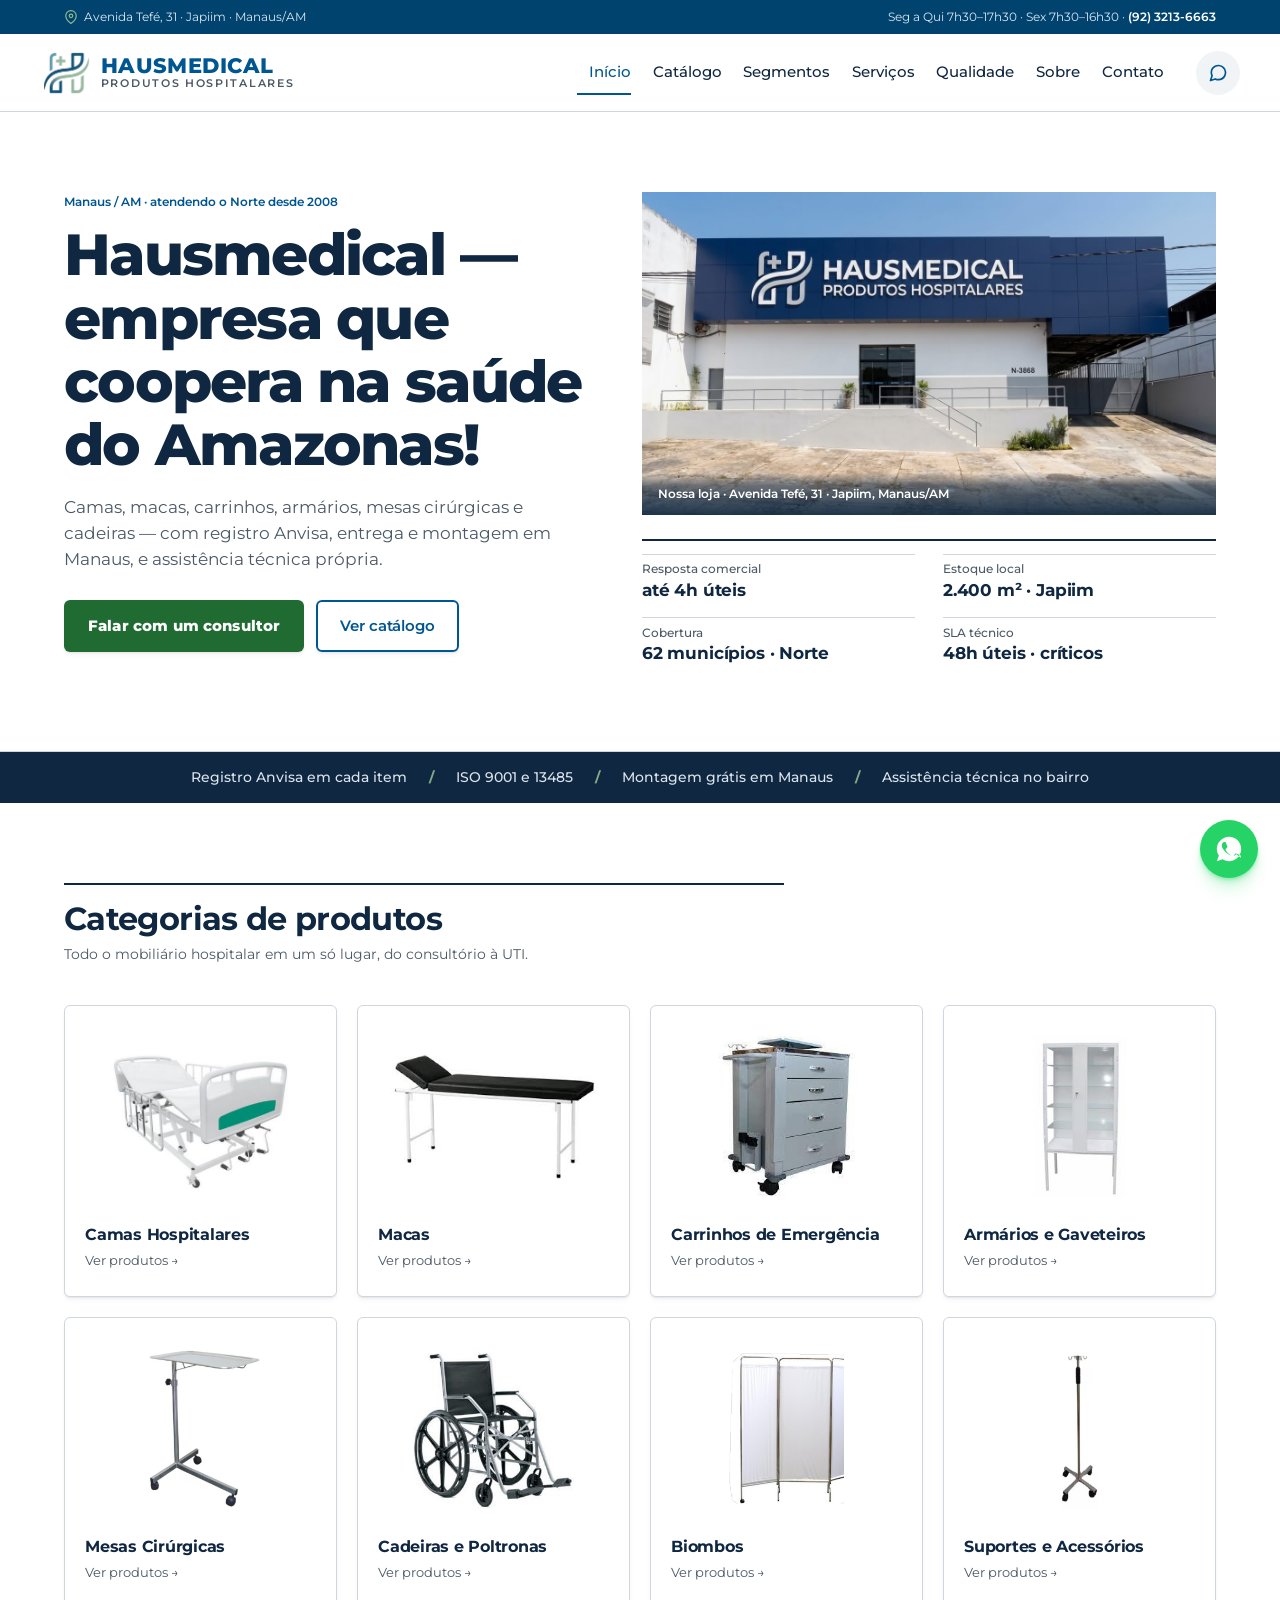
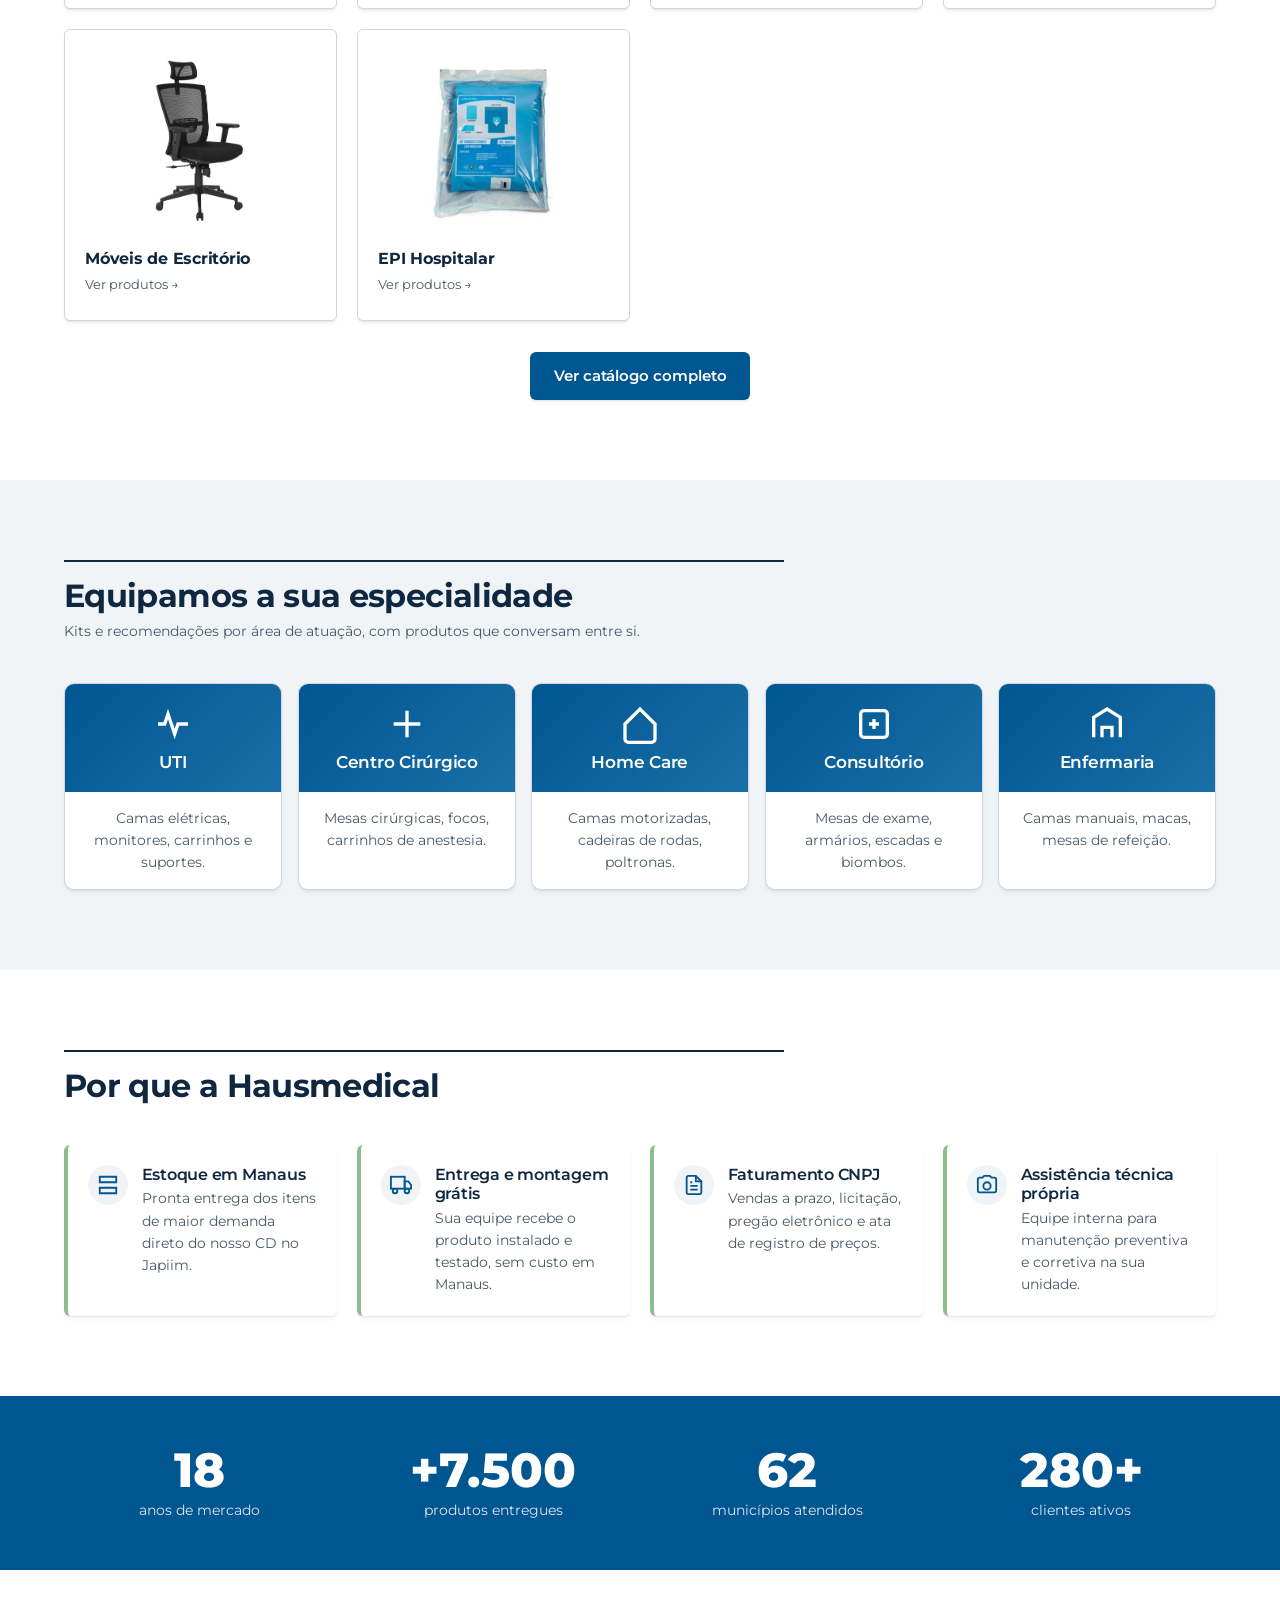
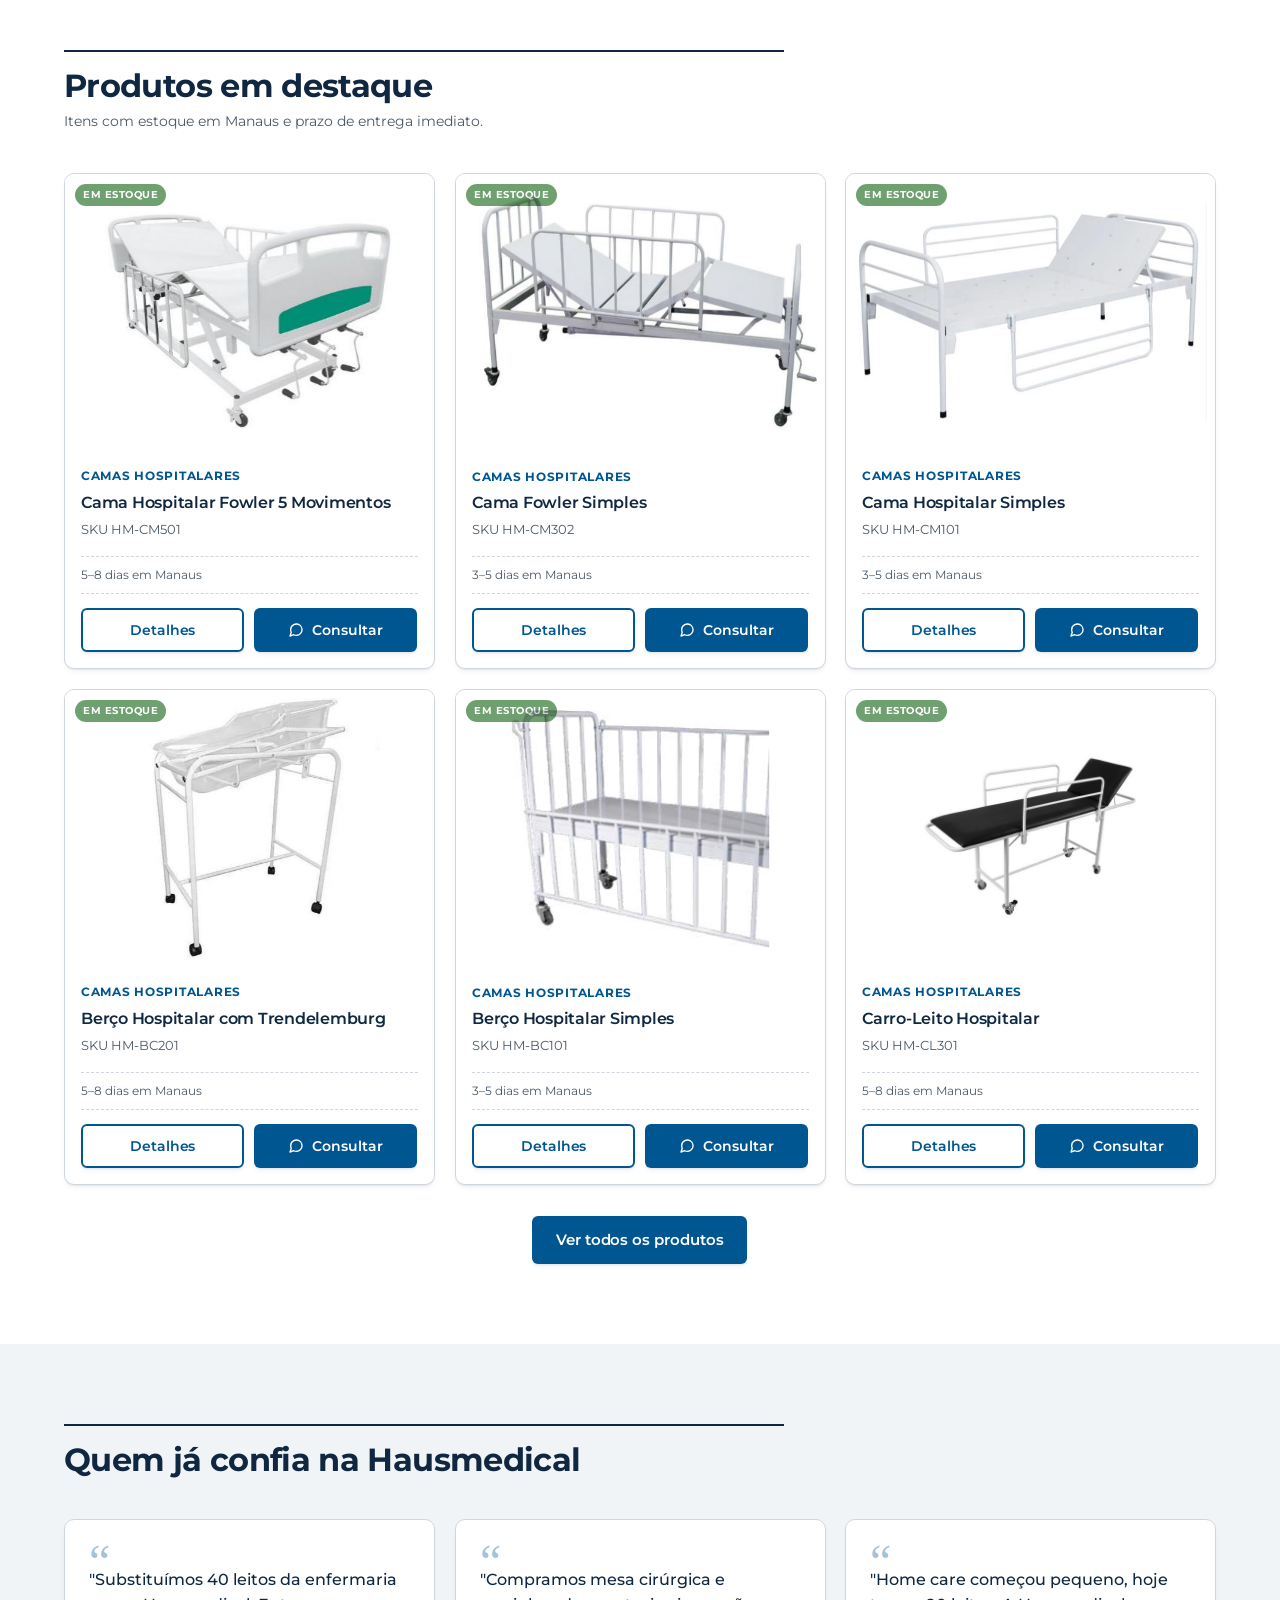
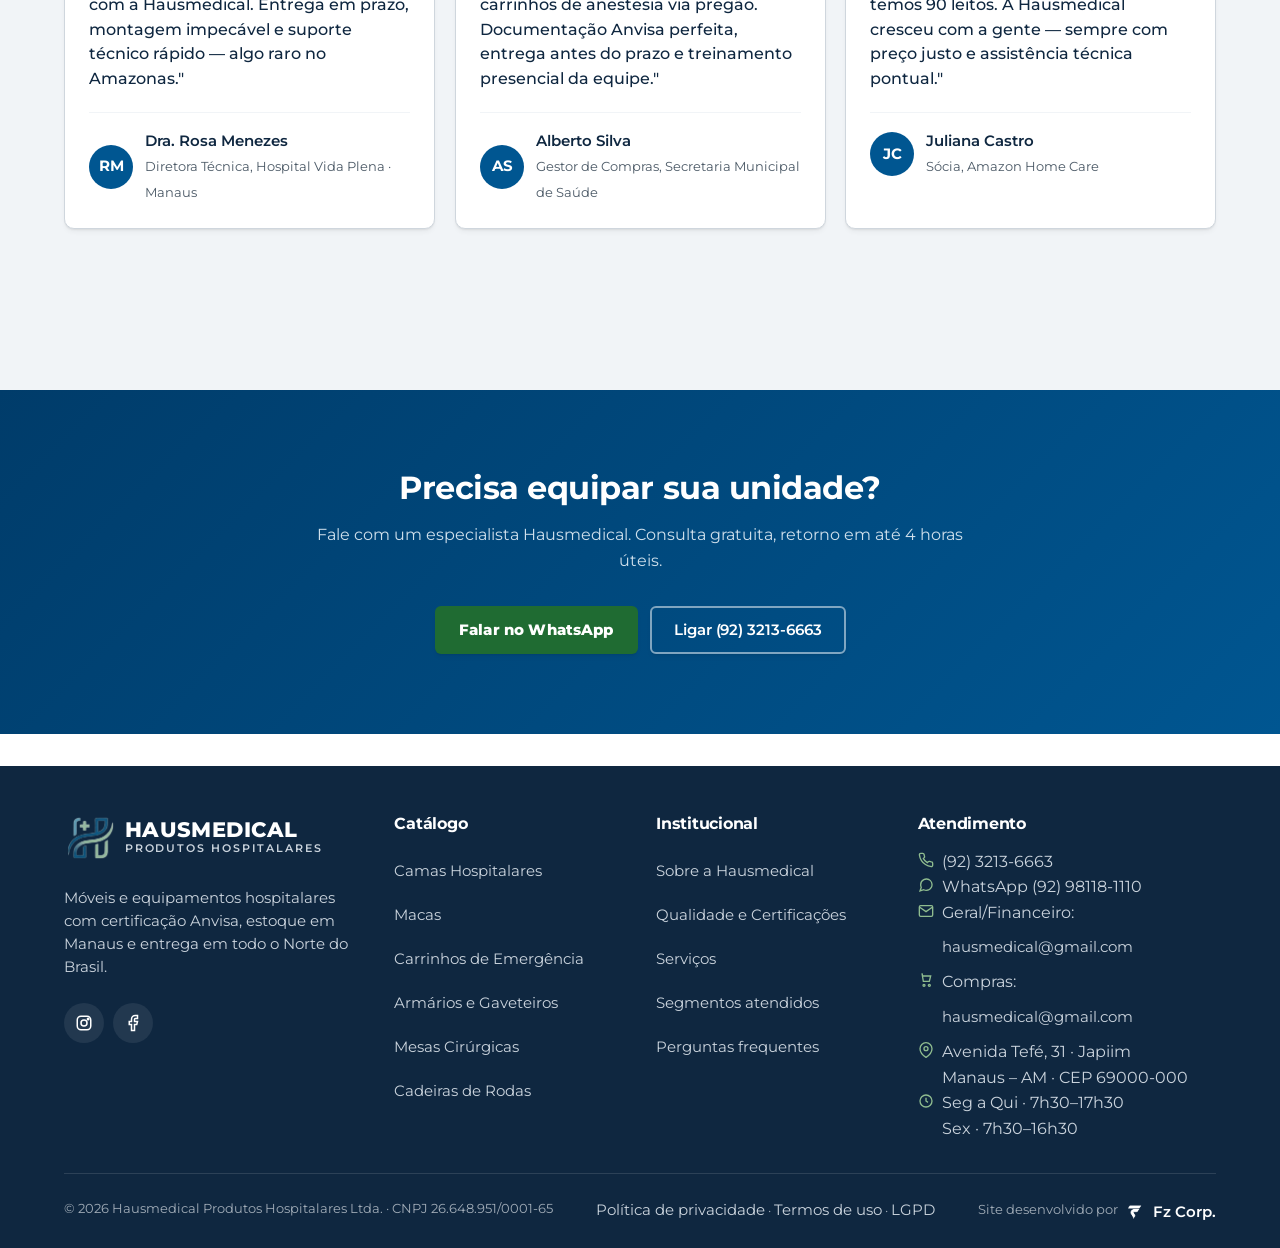
==== commit 7d2e460e: "fix: menu drawer clickavel, dominio .med.br - .site-header sobe para z-index 200 e nav-backdrop cai " ====
--- a/index.html
+++ b/index.html
@@ -1,4 +1,4 @@
-﻿<!doctype html>
+<!doctype html>
 <html lang="pt-BR">
 <head>
 <meta charset="utf-8">
@@ -16,7 +16,7 @@
 <link rel="icon" type="image/png" sizes="512x512" href="assets/img/favicon-512.png">
 <link rel="apple-touch-icon" sizes="180x180" href="assets/img/apple-touch-icon.png">
 <script type="application/ld+json">
-{"@context":"https://schema.org","@type":"LocalBusiness","name":"Hausmedical Produtos Hospitalares","image":"https://hausmedical.com.br/assets/img/logo.png","address":{"@type":"PostalAddress","streetAddress":"Avenida Tefé, 31, Japiim","postalCode":"69000-000","addressLocality":"Manaus","addressRegion":"AM","addressCountry":"BR"},"telephone":"+55-92-3213-6663","email":"hausmedical@gmail.com","taxID":"26.648.951/0001-65","priceRange":"$$","url":"https://hausmedical.com.br"}
+{"@context":"https://schema.org","@type":"LocalBusiness","name":"Hausmedical Produtos Hospitalares","image":"https://hausmedical.med.br/assets/img/logo.png","address":{"@type":"PostalAddress","streetAddress":"Avenida Tefé, 31, Japiim","postalCode":"69000-000","addressLocality":"Manaus","addressRegion":"AM","addressCountry":"BR"},"telephone":"+55-92-3213-6663","email":"hausmedical@gmail.com","taxID":"26.648.951/0001-65","priceRange":"$$","url":"https://hausmedical.med.br"}
 </script>
 </head>
 <body>
--- a/assets/css/styles.css
+++ b/assets/css/styles.css
@@ -184,7 +184,7 @@
   border-bottom: 1px solid var(--color-neutral);
   position: sticky;
   top: 0;
-  z-index: var(--z-sticky);
+  z-index: 200;
   padding-top: env(safe-area-inset-top, 0);
 }
 .topbar { background: var(--color-primary-dark); color: #dbe6ef; font-size: .78rem; padding: .45rem 0; }
@@ -1088,12 +1088,12 @@
   position: fixed;
   inset: 0;
   background: rgba(15,39,64,.5);
-  z-index: 105;
+  z-index: 190;
   opacity: 0;
   pointer-events: none;
   transition: opacity var(--dur) var(--ease);
 }
-.overlay { z-index: 150; }
+.overlay { z-index: 250; }
 .overlay.show, .nav-backdrop.show { opacity: 1; pointer-events: auto; }
 
 /* Toast */
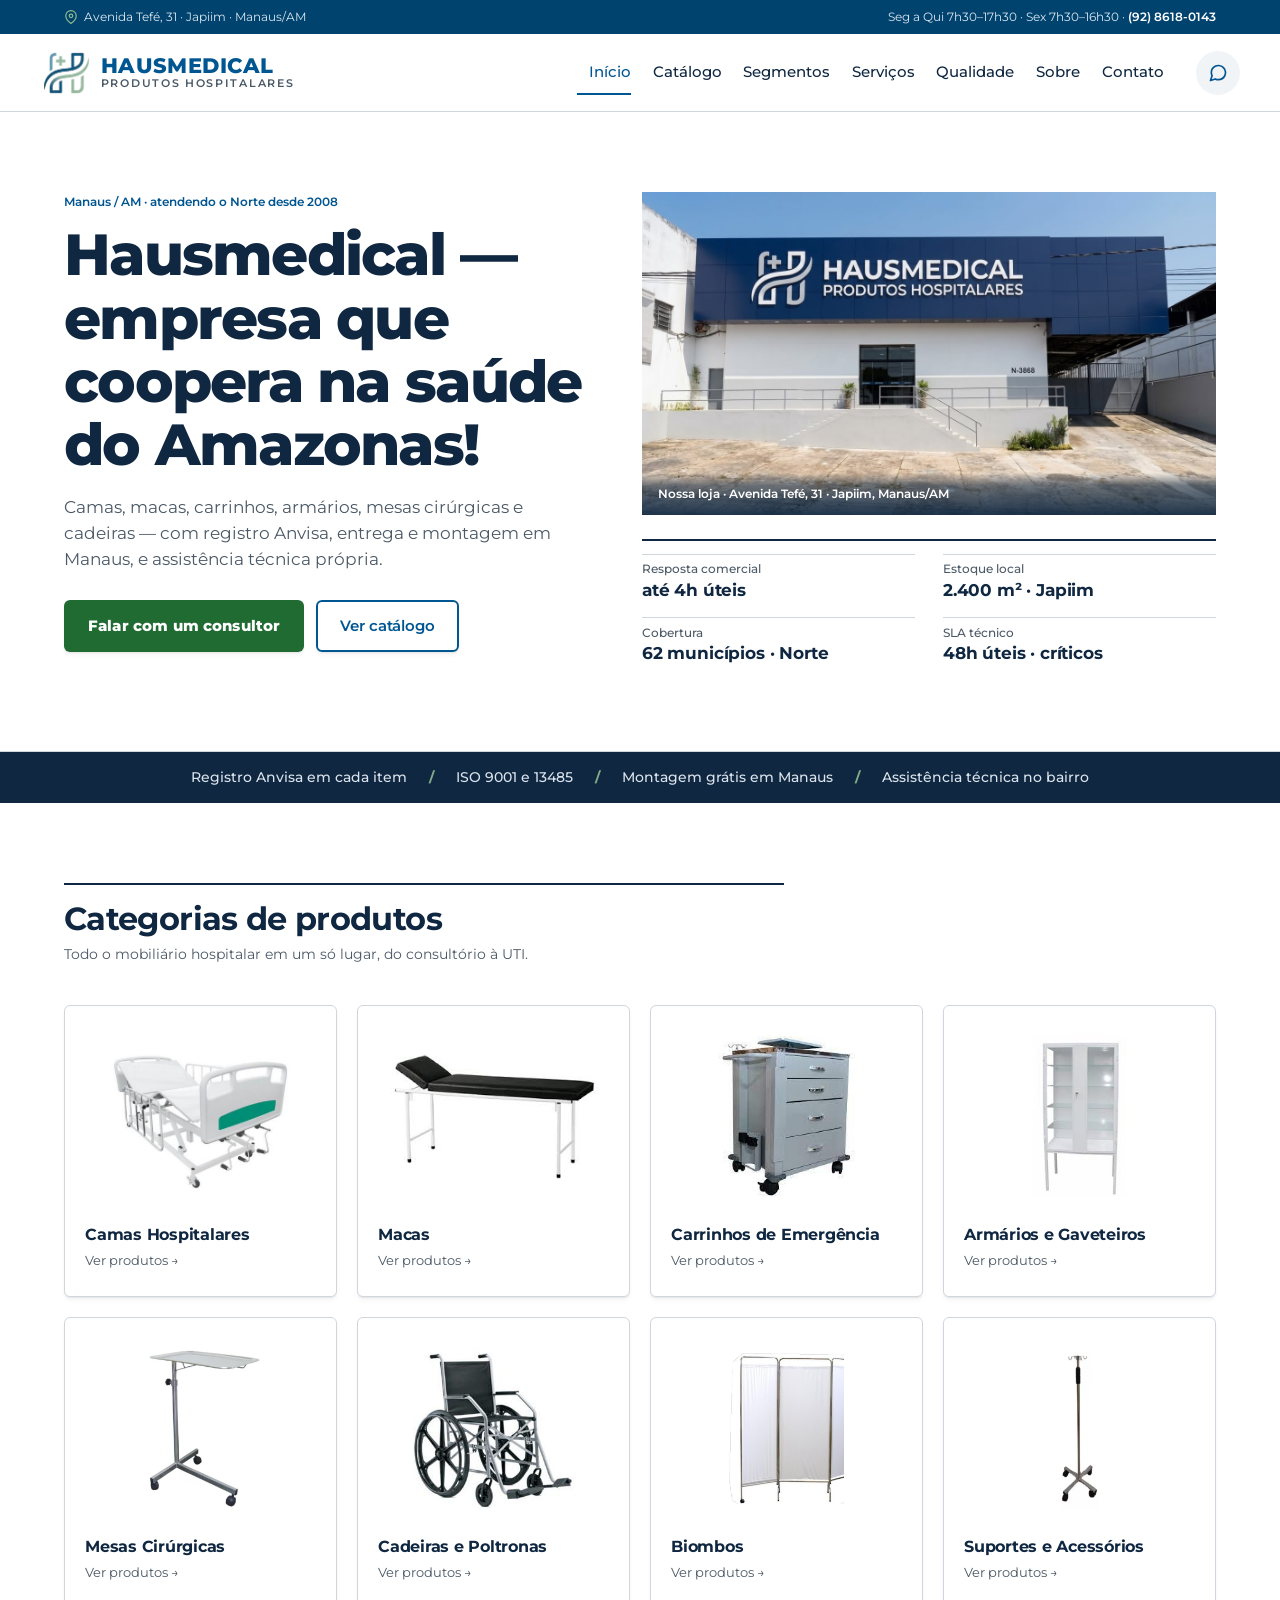
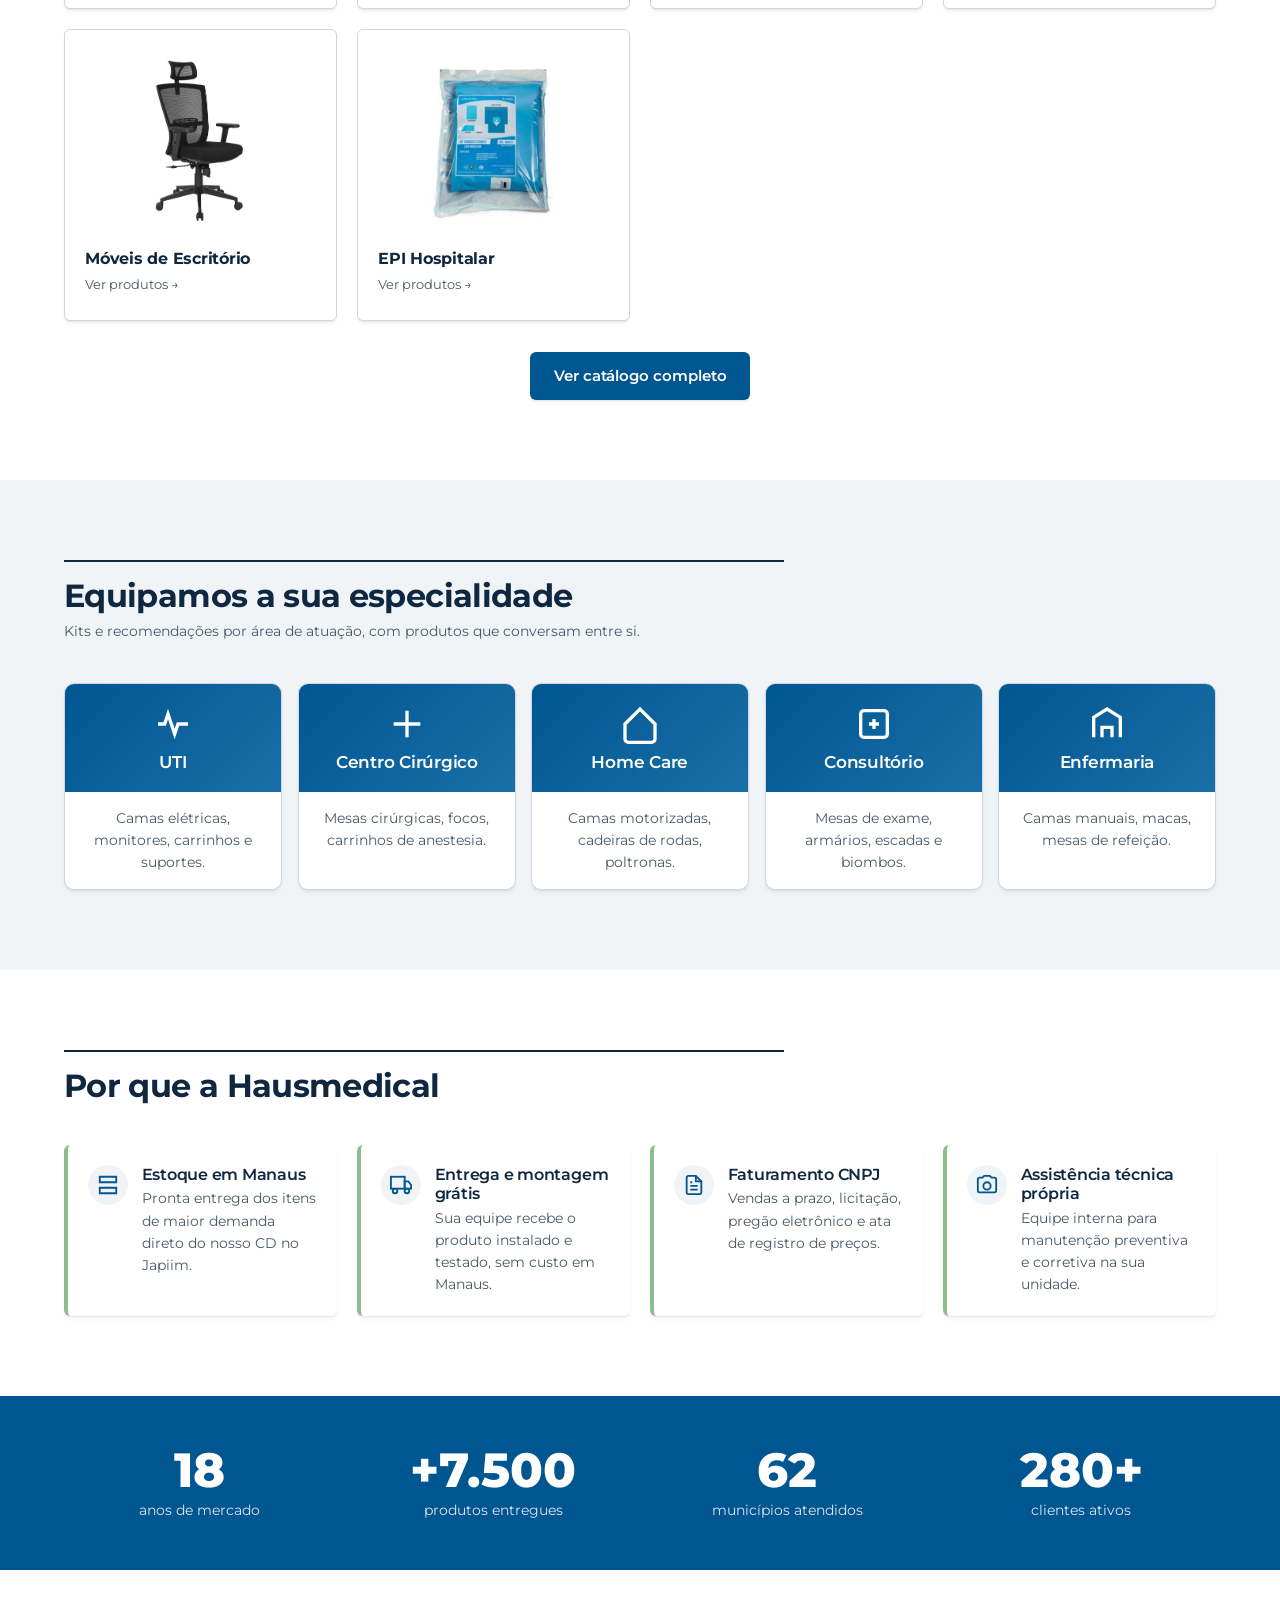
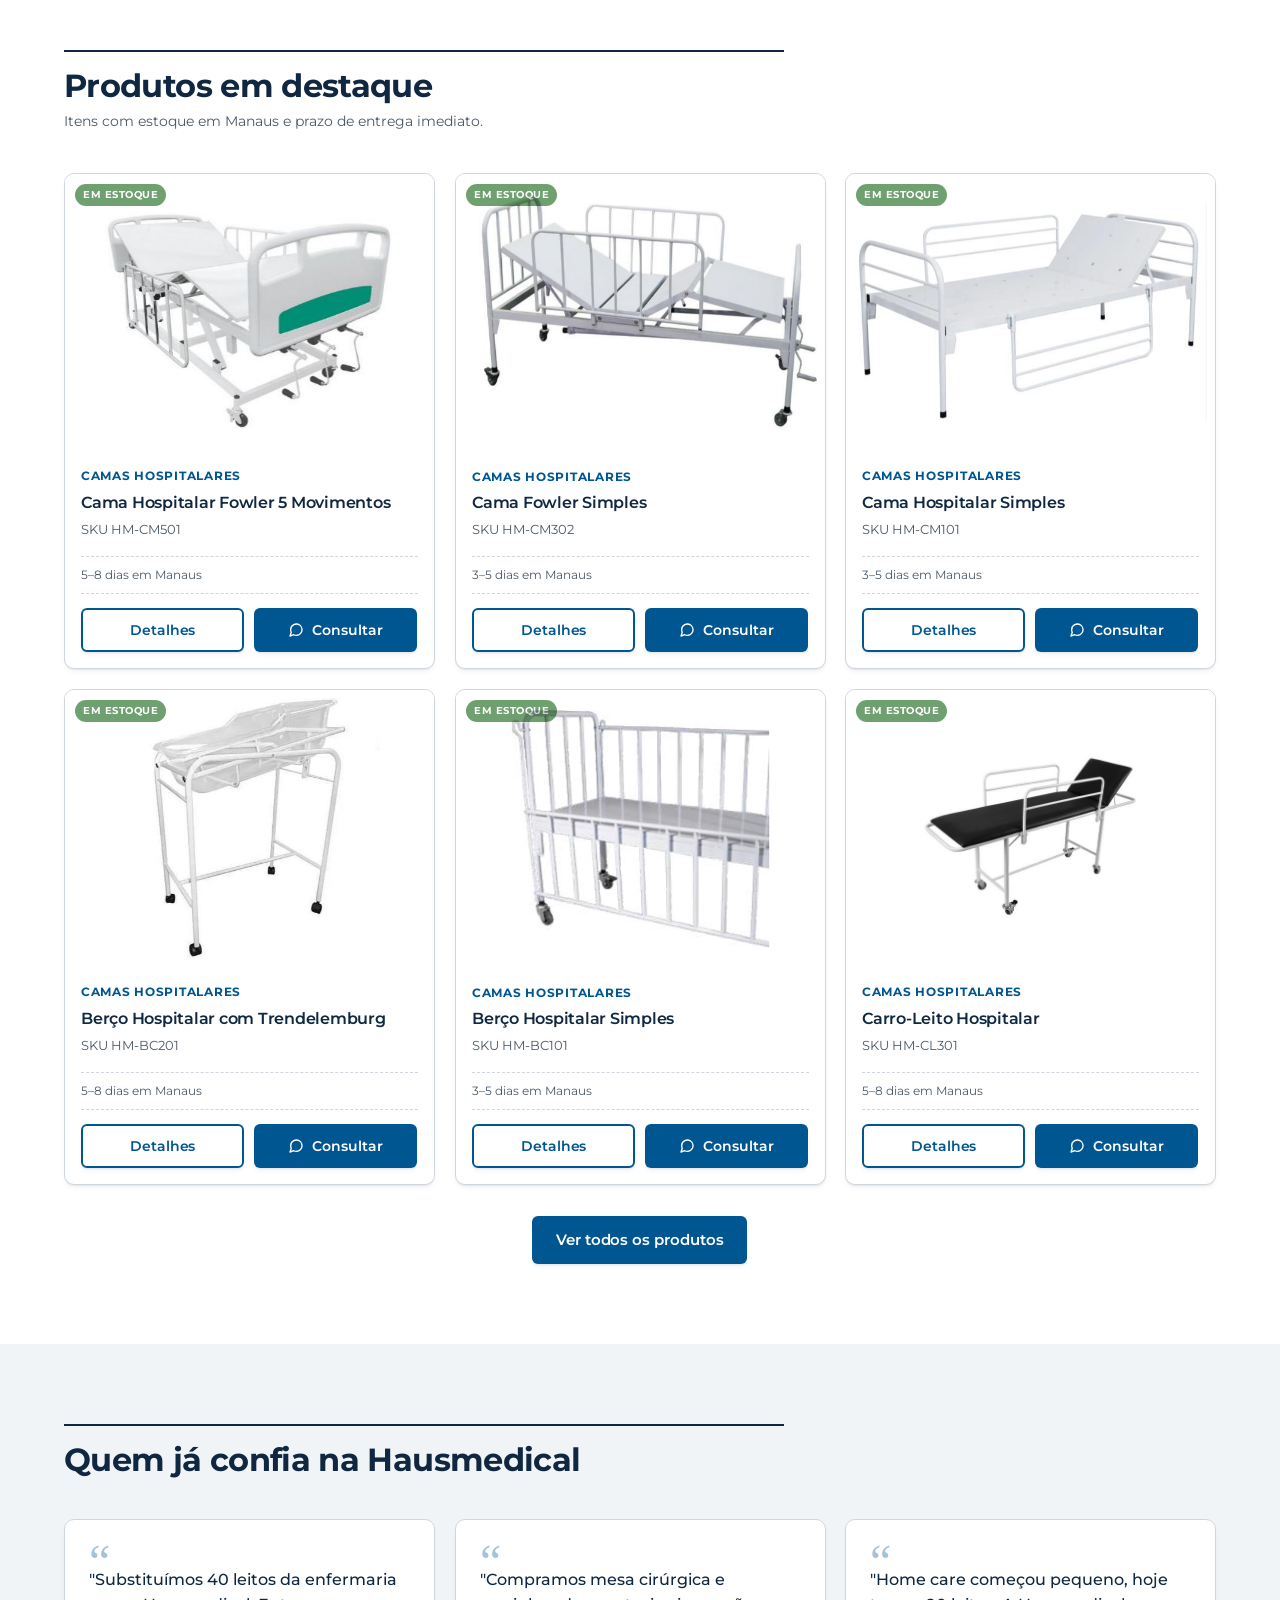
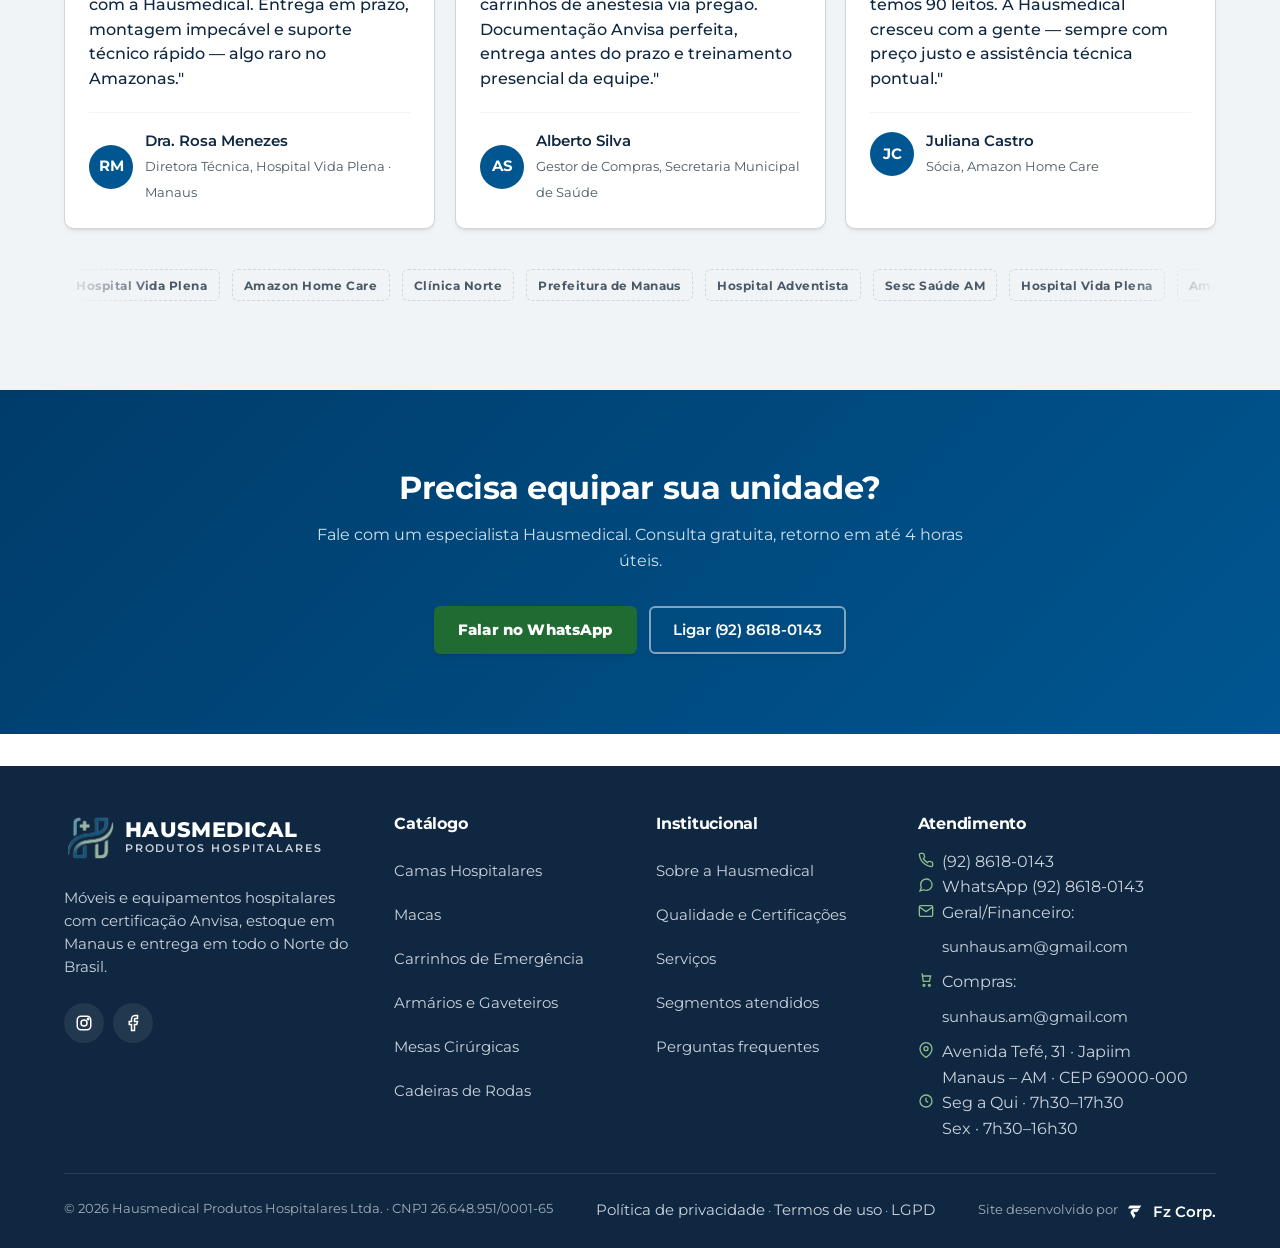
==== commit 42ba35d2: "chore: atualiza contato para (92) 8618-0143 e sunhaus.am@gmail.com - Telefone, WhatsApp (wa.me) e te" ====
--- a/index.html
+++ b/index.html
@@ -16,7 +16,7 @@
 <link rel="icon" type="image/png" sizes="512x512" href="assets/img/favicon-512.png">
 <link rel="apple-touch-icon" sizes="180x180" href="assets/img/apple-touch-icon.png">
 <script type="application/ld+json">
-{"@context":"https://schema.org","@type":"LocalBusiness","name":"Hausmedical Produtos Hospitalares","image":"https://hausmedical.med.br/assets/img/logo.png","address":{"@type":"PostalAddress","streetAddress":"Avenida Tefé, 31, Japiim","postalCode":"69000-000","addressLocality":"Manaus","addressRegion":"AM","addressCountry":"BR"},"telephone":"+55-92-3213-6663","email":"hausmedical@gmail.com","taxID":"26.648.951/0001-65","priceRange":"$$","url":"https://hausmedical.med.br"}
+{"@context":"https://schema.org","@type":"LocalBusiness","name":"Hausmedical Produtos Hospitalares","image":"https://hausmedical.med.br/assets/img/logo.png","address":{"@type":"PostalAddress","streetAddress":"Avenida Tefé, 31, Japiim","postalCode":"69000-000","addressLocality":"Manaus","addressRegion":"AM","addressCountry":"BR"},"telephone":"+55-92-8618-0143","email":"sunhaus.am@gmail.com","taxID":"26.648.951/0001-65","priceRange":"$$","url":"https://hausmedical.med.br"}
 </script>
 </head>
 <body>
@@ -30,7 +30,7 @@
       <h1>Hausmedical — empresa que coopera na saúde do Amazonas!</h1>
       <p class="hero-lede">Camas, macas, carrinhos, armários, mesas cirúrgicas e cadeiras — com registro Anvisa, entrega e montagem em Manaus, e assistência técnica própria.</p>
       <div class="hero-ctas">
-        <a href="https://wa.me/5592981181110?text=Ol%C3%A1%2C%20gostaria%20de%20um%20atendimento." target="_blank" rel="noopener" class="btn btn-secondary">Falar com um consultor</a>
+        <a href="https://wa.me/559286180143?text=Ol%C3%A1%2C%20gostaria%20de%20um%20atendimento." target="_blank" rel="noopener" class="btn btn-secondary">Falar com um consultor</a>
         <a href="produtos.html" class="btn btn-outline">Ver catálogo</a>
       </div>
     </div>
@@ -157,8 +157,8 @@
     <h2 style="color:#fff">Precisa equipar sua unidade?</h2>
     <p style="color:#cfe0ec;margin:1rem auto 2rem">Fale com um especialista Hausmedical. Consulta gratuita, retorno em até 4 horas úteis.</p>
     <div style="display:flex;justify-content:center;gap:.75rem;flex-wrap:wrap">
-      <a href="https://wa.me/5592981181110?text=Ol%C3%A1%2C%20gostaria%20de%20um%20atendimento." target="_blank" rel="noopener" class="btn btn-secondary">Falar no WhatsApp</a>
-      <a href="tel:+559232136663" class="btn btn-outline">Ligar (92) 3213-6663</a>
+      <a href="https://wa.me/559286180143?text=Ol%C3%A1%2C%20gostaria%20de%20um%20atendimento." target="_blank" rel="noopener" class="btn btn-secondary">Falar no WhatsApp</a>
+      <a href="tel:+559286180143" class="btn btn-outline">Ligar (92) 8618-0143</a>
     </div>
   </div>
 </section>
--- a/assets/css/styles.css
+++ b/assets/css/styles.css
@@ -980,39 +980,8 @@
 .fz-credit a:hover { color: var(--color-secondary); }
 
 /* ============================================================
-   WHATSAPP FLOAT + STICKY BOTTOM ACTION BAR (mobile)
-   ============================================================ */
-.wa-float {
-  position: fixed;
-  right: 16px;
-  bottom: 88px;
-  z-index: 90;
-  background: #25d366;
-  color: #fff;
-  width: 54px; height: 54px;
-  border-radius: 50%;
-  display: none; align-items: center; justify-content: center;
-  box-shadow:
-    0px 2px 2px 0px rgba(37,211,102,0.20),
-    0px 4px 4px 0px rgba(37,211,102,0.16),
-    0px 8px 8px 0px rgba(37,211,102,0.12),
-    0px 16px 16px 0px rgba(37,211,102,0.08);
-  transition:
-    transform var(--dur-med) var(--ease),
-    box-shadow var(--dur-med) var(--ease);
-}
-.wa-float:hover {
-  transform: translateY(-2px) scale(1.04);
-  color: #fff;
-  box-shadow:
-    0px 2px 2px 0px rgba(37,211,102,0.28),
-    0px 4px 4px 0px rgba(37,211,102,0.22),
-    0px 8px 8px 0px rgba(37,211,102,0.16),
-    0px 16px 16px 0px rgba(37,211,102,0.11),
-    0px 24px 24px 0px rgba(37,211,102,0.08);
-}
-.wa-float:active { transform: scale(.96); }
-.wa-float svg { width: 28px; height: 28px; }
+   STICKY BOTTOM ACTION BAR (mobile)
+   ============================================================ */
 
 /* Drawer */
 .quote-drawer {
@@ -1351,8 +1320,6 @@
   .section-header { margin-bottom: 2.5rem; }
   .page-hero { padding: 3rem 0 3.5rem; }
   .page-hero p { font-size: 1rem; }
-  .wa-float { display: inline-flex; bottom: 22px; right: 22px; width: 58px; height: 58px; }
-  .wa-float svg { width: 30px; height: 30px; }
   .toast { left: auto; bottom: 100px; right: 22px; max-width: 320px; }
   .mobile-bottom-bar { display: none; }
   body { padding-bottom: 0; }
